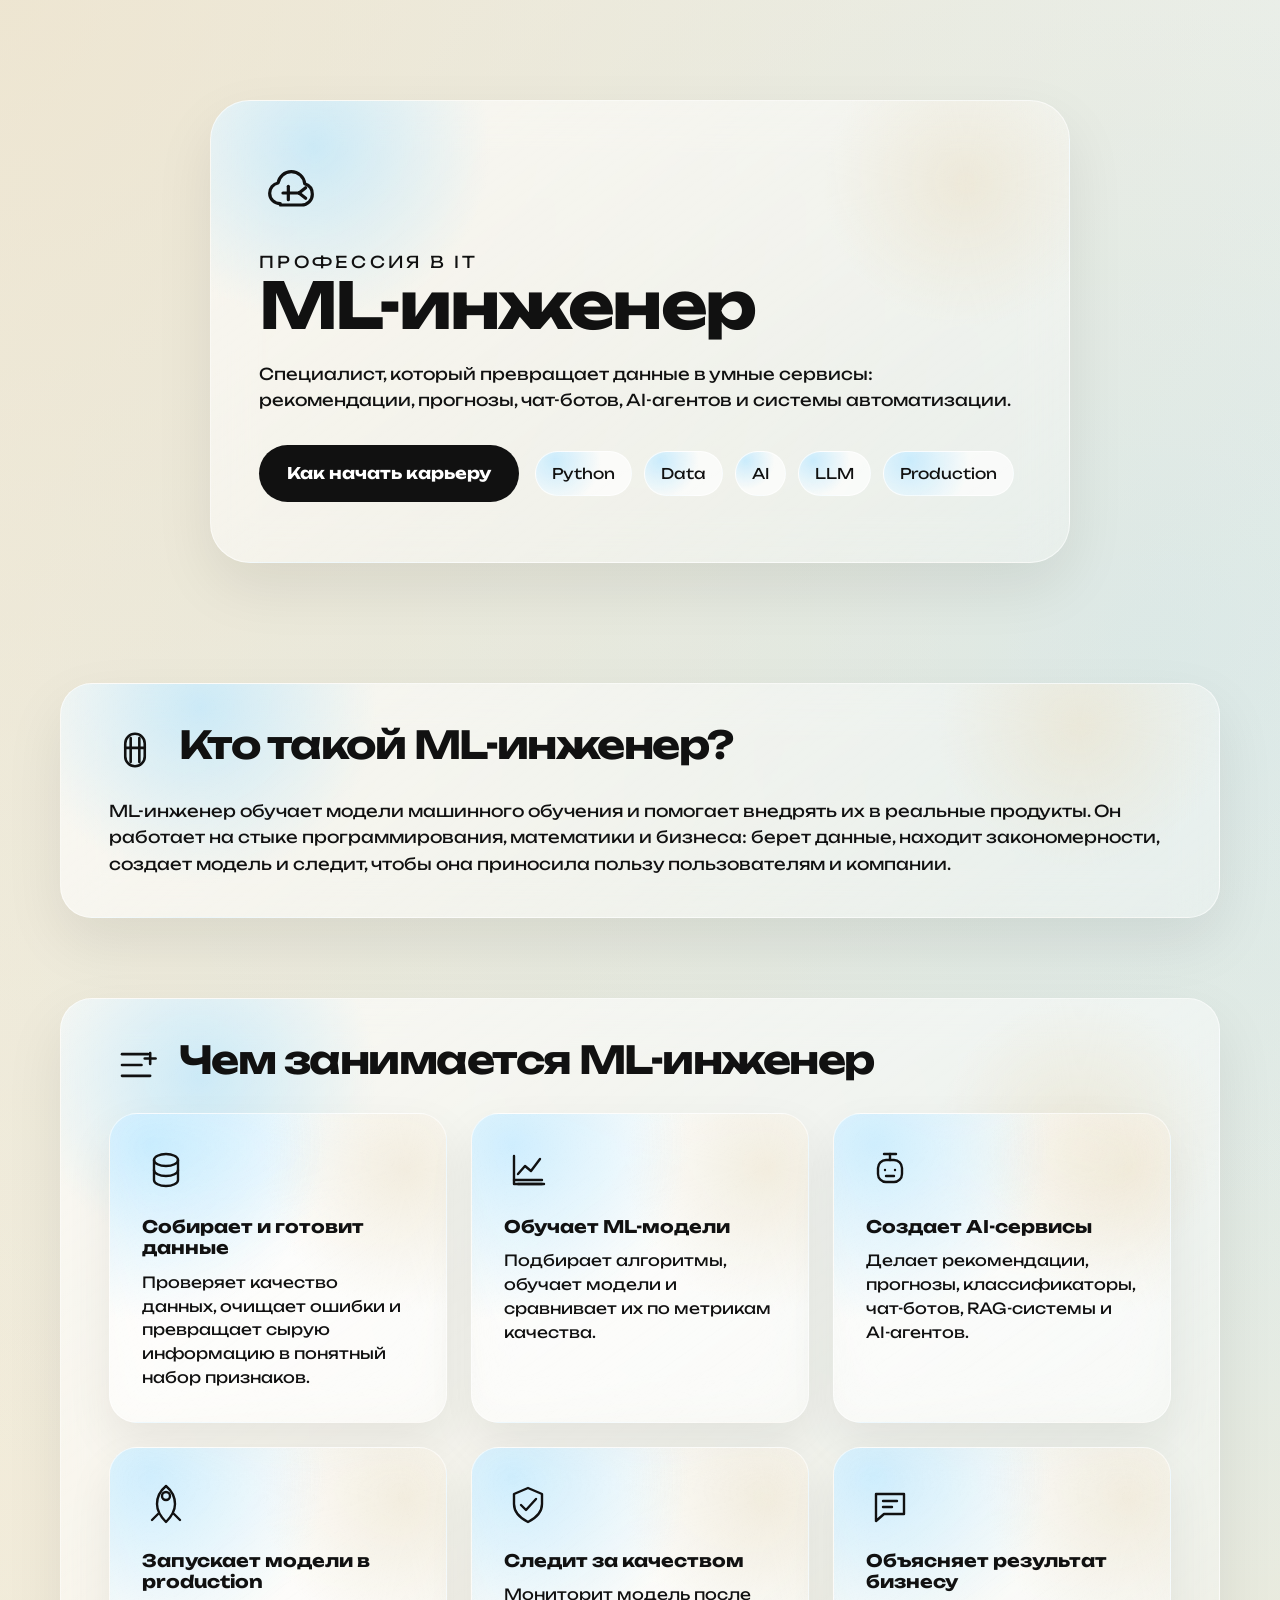
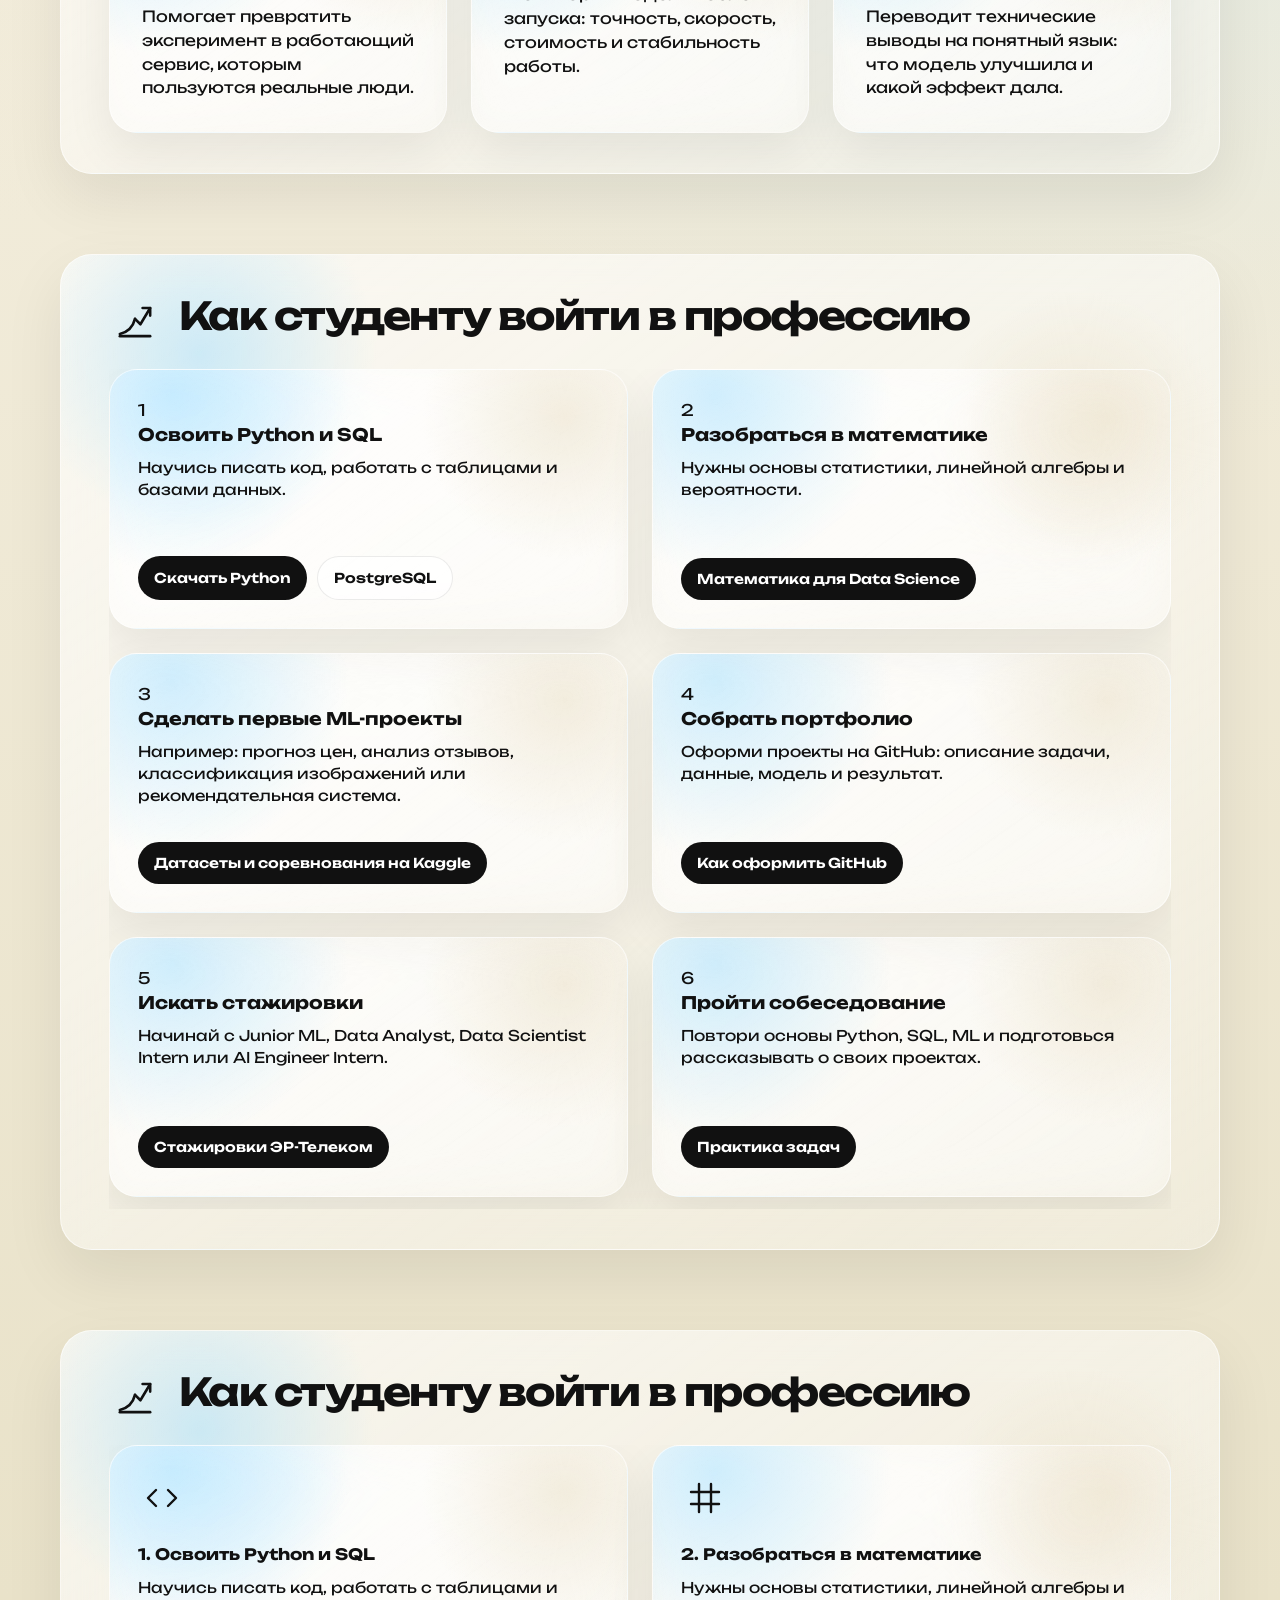
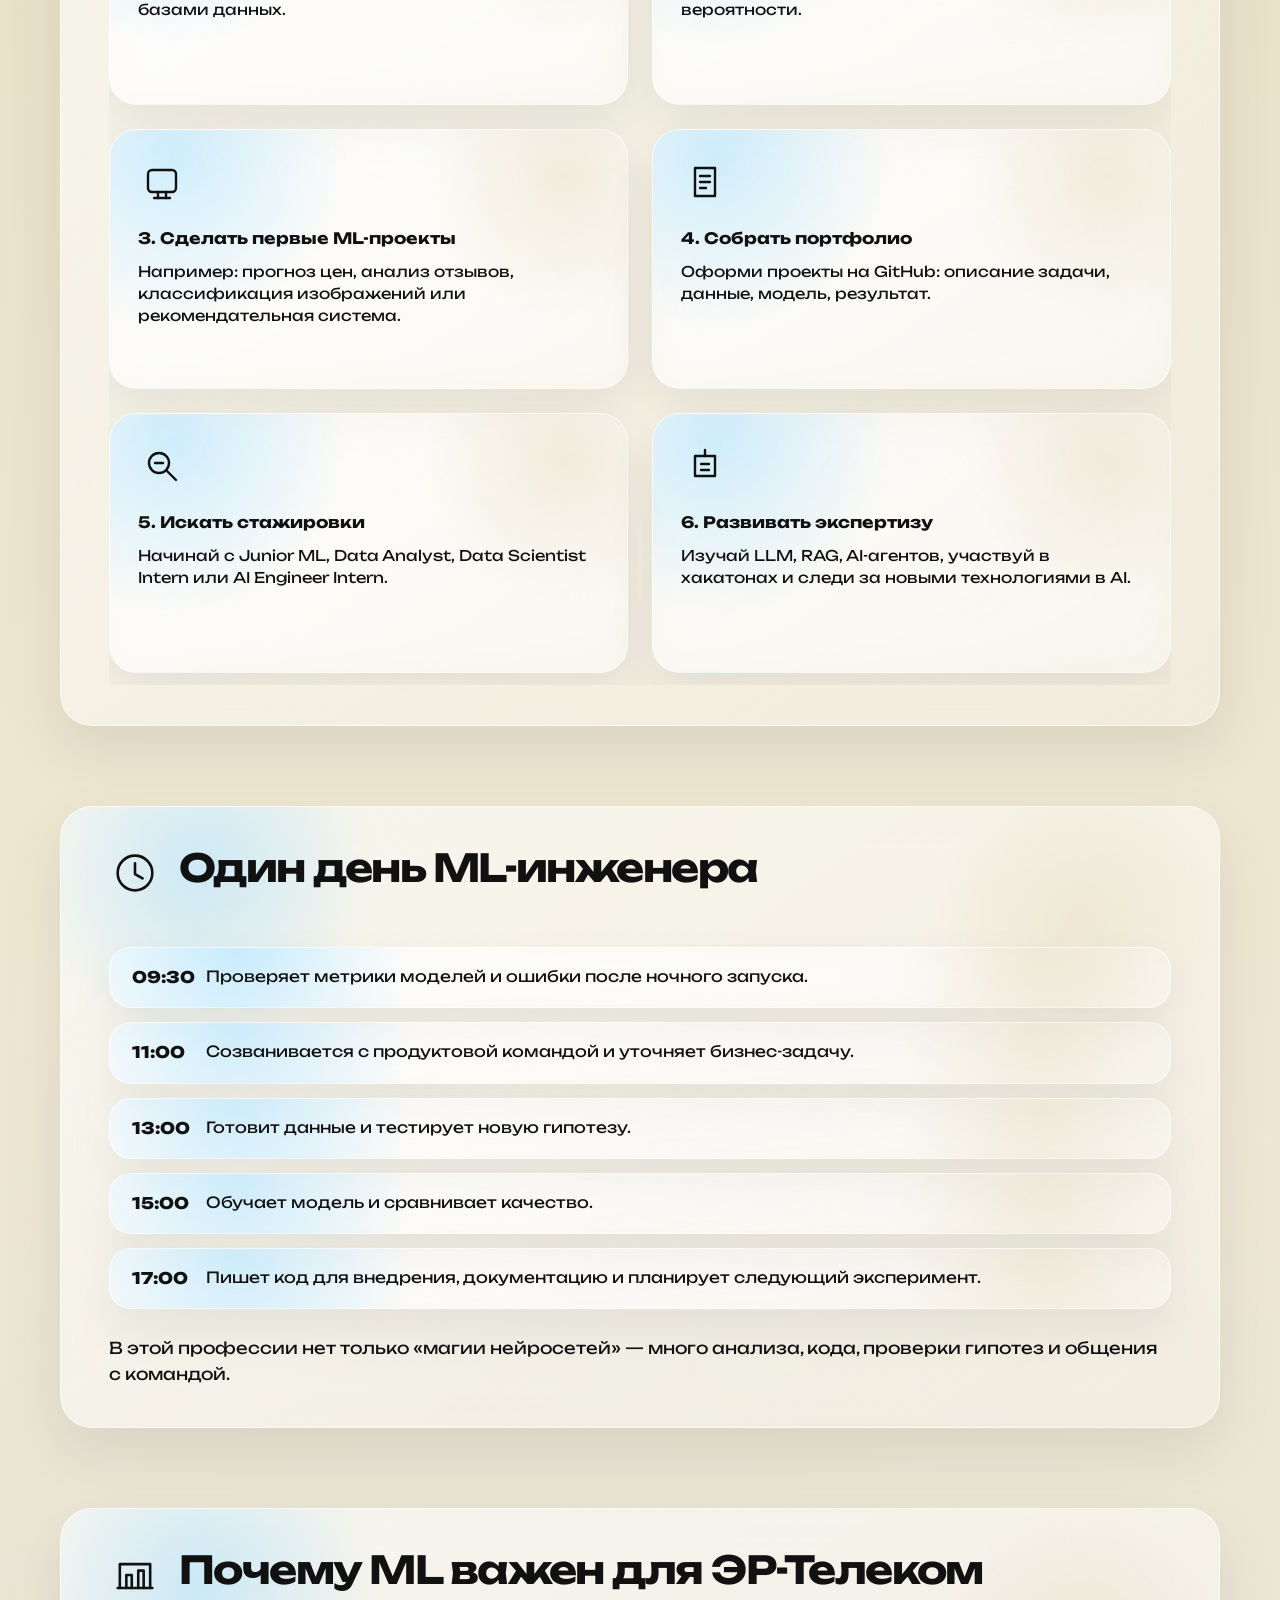
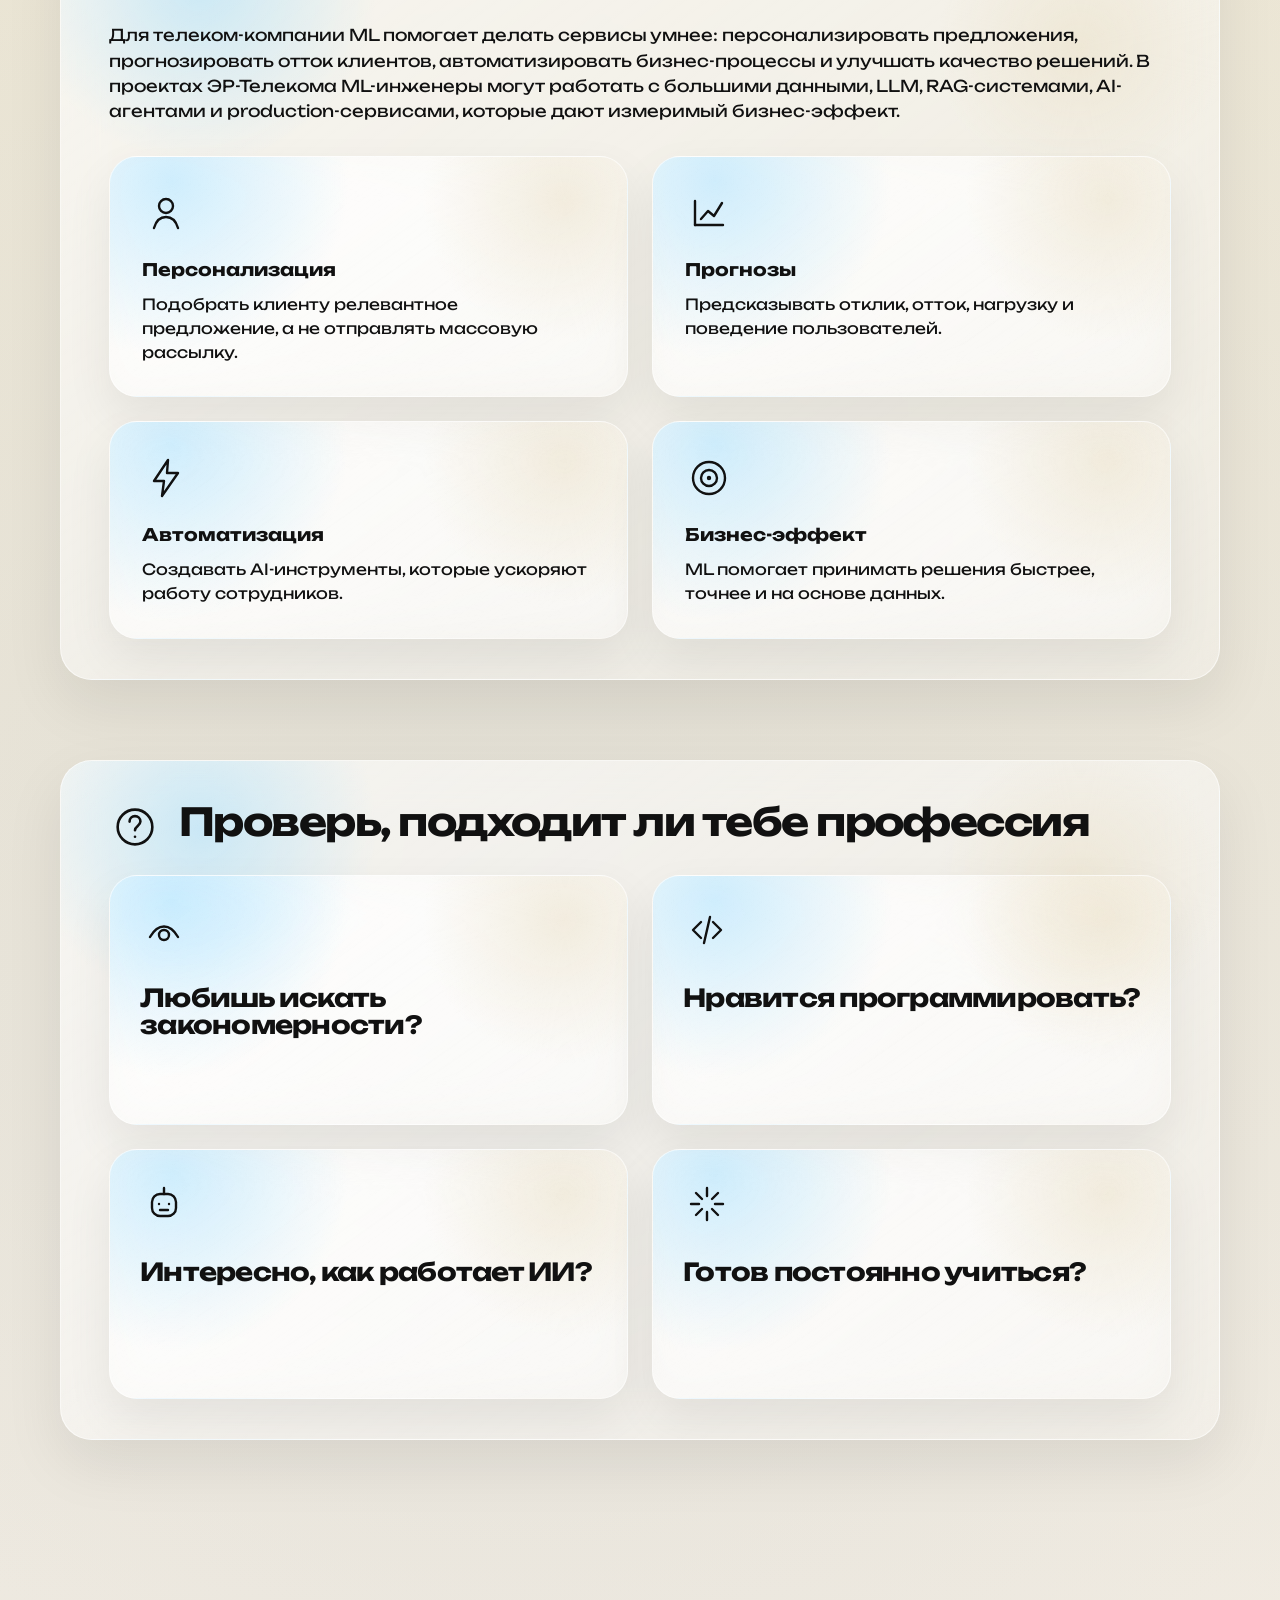
==== index.html @ 380a179a "Add files via upload" ====
<!DOCTYPE html>
<html lang="ru">
<head>
  <meta charset="UTF-8">
  <meta name="viewport" content="width=device-width, initial-scale=1.0">
  <title>ML-инженер — профессия будущего</title>
  <link rel="preconnect" href="https://fonts.googleapis.com">
  <link rel="preconnect" href="https://fonts.gstatic.com" crossorigin>
  <link href="https://fonts.googleapis.com/css2?family=Unbounded:wght@400;500;600;700;800&display=swap" rel="stylesheet">
  <link rel="stylesheet" href="style.css">
</head>
<body>
  <div class="page-shell">
    <div class="page-bg">
      <div class="bg-circle large"></div>
      <div class="bg-circle medium"></div>
      <div class="bg-circle small"></div>
    </div>

    <header class="hero section reveal">
      <div class="hero-content">
        <div class="hero-icon icon-box" aria-hidden="true">
          <svg viewBox="0 0 48 48">
            <path d="M16 32c-4.5 0-8-3.4-8-7.8 0-3.8 2.7-7 6.3-7.7C15.1 11.7 19.2 8 24.2 8c5.3 0 9.6 4 10.1 9.1 3.4 1.1 5.7 4.1 5.7 7.8 0 4.5-3.6 8.1-8.1 8.1H16Z"/>
            <path d="M18 24h12"/>
            <path d="M22 19v10"/>
            <path d="M30 24l5-4"/>
            <path d="M30 24l5 4"/>
          </svg>
        </div>

        <p class="eyebrow">Профессия в IT</p>
        <h1>ML-инженер</h1>
        <p class="hero-text">Специалист, который превращает данные в умные сервисы: рекомендации, прогнозы, чат-ботов, AI-агентов и системы автоматизации.</p>

        <div class="hero-actions">
          <a class="primary-button" id="careerButton" href="#career">Как начать карьеру</a>
          <div class="hero-badges">
            <span>Python</span>
            <span>Data</span>
            <span>AI</span>
            <span>LLM</span>
            <span>Production</span>
          </div>
        </div>
      </div>
    </header>

    <main>
      <section class="section reveal" id="about">
        <div class="section-inner">
          <div class="section-title">
            <div class="title-icon icon-box" aria-hidden="true">
              <svg viewBox="0 0 48 48">
                <path d="M15 18a9 9 0 0 1 18 0v12a9 9 0 0 1-18 0V18Z"/>
                <path d="M15 22h18"/>
                <path d="M20 13v22"/>
                <path d="M28 13v22"/>
              </svg>
            </div>
            <h2>Кто такой ML-инженер?</h2>
          </div>

          <p>ML-инженер обучает модели машинного обучения и помогает внедрять их в реальные продукты. Он работает на стыке программирования, математики и бизнеса: берет данные, находит закономерности, создает модель и следит, чтобы она приносила пользу пользователям и компании.</p>
        </div>
      </section>

      <section class="section reveal" id="tasks">
        <div class="section-inner">
          <div class="section-title">
            <div class="title-icon icon-box" aria-hidden="true">
              <svg viewBox="0 0 48 48">
                <path d="M12 14h24"/>
                <path d="M12 24h18"/>
                <path d="M12 34h26"/>
                <path d="M38 13v10"/>
                <path d="M33 18h10"/>
              </svg>
            </div>
            <h2>Чем занимается ML-инженер</h2>
          </div>

          <div class="grid cards-grid">
            <article class="glass-card">
              <div class="card-icon icon-box" aria-hidden="true">
                <svg viewBox="0 0 48 48">
                  <path d="M12 14c0-3.3 5.4-6 12-6s12 2.7 12 6-5.4 6-12 6-12-2.7-12-6Z"/>
                  <path d="M12 14v10c0 3.3 5.4 6 12 6s12-2.7 12-6V14"/>
                  <path d="M12 24v10c0 3.3 5.4 6 12 6s12-2.7 12-6V24"/>
                </svg>
              </div>
              <h3>Собирает и готовит данные</h3>
              <p>Проверяет качество данных, очищает ошибки и превращает сырую информацию в понятный набор признаков.</p>
            </article>

            <article class="glass-card">
              <div class="card-icon icon-box" aria-hidden="true">
                <svg viewBox="0 0 48 48">
                  <path d="M10 34h28"/>
                  <path d="M14 28l7-8 6 5 9-12"/>
                  <path d="M14 38h24"/>
                  <path d="M10 10v28h30"/>
                </svg>
              </div>
              <h3>Обучает ML-модели</h3>
              <p>Подбирает алгоритмы, обучает модели и сравнивает их по метрикам качества.</p>
            </article>

            <article class="glass-card">
              <div class="card-icon icon-box" aria-hidden="true">
                <svg viewBox="0 0 48 48">
                  <rect x="12" y="14" width="24" height="22" rx="8"/>
                  <path d="M19 24h.01"/>
                  <path d="M29 24h.01"/>
                  <path d="M20 30h8"/>
                  <path d="M24 14V8"/>
                  <path d="M18 8h12"/>
                </svg>
              </div>
              <h3>Создает AI-сервисы</h3>
              <p>Делает рекомендации, прогнозы, классификаторы, чат-ботов, RAG-системы и AI-агентов.</p>
            </article>

            <article class="glass-card">
              <div class="card-icon icon-box" aria-hidden="true">
                <svg viewBox="0 0 48 48">
                  <path d="M24 6c6 5 9 11 9 18 0 8-5 14-9 18-4-4-9-10-9-18 0-7 3-13 9-18Z"/>
                  <path d="M24 20a4 4 0 1 0 0-8 4 4 0 0 0 0 8Z"/>
                  <path d="M16 34l-6 6"/>
                  <path d="M32 34l6 6"/>
                </svg>
              </div>
              <h3>Запускает модели в production</h3>
              <p>Помогает превратить эксперимент в работающий сервис, которым пользуются реальные люди.</p>
            </article>

            <article class="glass-card">
              <div class="card-icon icon-box" aria-hidden="true">
                <svg viewBox="0 0 48 48">
                  <path d="M24 8l14 6v10c0 9-6 14-14 18-8-4-14-9-14-18V14l14-6Z"/>
                  <path d="M17 25l5 5 10-11"/>
                </svg>
              </div>
              <h3>Следит за качеством</h3>
              <p>Мониторит модель после запуска: точность, скорость, стоимость и стабильность работы.</p>
            </article>

            <article class="glass-card">
              <div class="card-icon icon-box" aria-hidden="true">
                <svg viewBox="0 0 48 48">
                  <path d="M10 14h28v20H18l-8 7V14Z"/>
                  <path d="M17 21h14"/>
                  <path d="M17 27h9"/>
                </svg>
              </div>
              <h3>Объясняет результат бизнесу</h3>
              <p>Переводит технические выводы на понятный язык: что модель улучшила и какой эффект дала.</p>
            </article>
          </div>
        </div>
      </section>

      <section class="section reveal" id="career">
  <div class="section-inner">

    <div class="section-title">
      <div class="title-icon icon-box" aria-hidden="true">
        <svg viewBox="0 0 48 48">
          <path d="M10 36c8-2 12-6 14-14"/>
          <path d="M24 22l5 5 9-15"/>
          <path d="M31 12h7v7"/>
          <path d="M10 38h28"/>
        </svg>
      </div>
      <h2>Как студенту войти в профессию</h2>
    </div>

    <div class="roadmap">

      <div class="roadmap-step">
        <span>1</span>

        <h3>Освоить Python и SQL</h3>

        <p>
          Научись писать код, работать с таблицами
          и базами данных.
        </p>

        <div class="roadmap-actions">
          <a
            class="small-button"
            href="https://www.python.org/downloads/"
            target="_blank"
            rel="noopener"
          >
            Скачать Python
          </a>

          <a
            class="small-button small-button--light"
            href="https://www.postgresql.org/download/"
            target="_blank"
            rel="noopener"
          >
            PostgreSQL
          </a>
        </div>
      </div>

      <div class="roadmap-step">
        <span>2</span>

        <h3>Разобраться в математике</h3>

        <p>
          Нужны основы статистики,
          линейной алгебры и вероятности.
        </p>

        <div class="roadmap-actions">
          <a
            class="small-button"
            href="https://stepik.org/course/181073/promo?search=9480292280"
            target="_blank"
            rel="noopener"
          >
            Математика для Data Science
          </a>
        </div>
      </div>

      <div class="roadmap-step">
        <span>3</span>

        <h3>Сделать первые ML-проекты</h3>

        <p>
          Например: прогноз цен,
          анализ отзывов,
          классификация изображений
          или рекомендательная система.
        </p>

        <div class="roadmap-actions">
          <a
            class="small-button"
            href="https://www.kaggle.com/"
            target="_blank"
            rel="noopener"
          >
            Датасеты и соревнования на Kaggle
          </a>
        </div>
      </div>

      <div class="roadmap-step">
        <span>4</span>

        <h3>Собрать портфолио</h3>

        <p>
          Оформи проекты на GitHub:
          описание задачи,
          данные, модель и результат.
        </p>

        <div class="roadmap-actions">
          <a
            class="small-button"
            href="https://docs.github.com/en/get-started/start-your-journey/hello-world"
            target="_blank"
            rel="noopener"
          >
            Как оформить GitHub
          </a>
        </div>
      </div>

      <div class="roadmap-step">
        <span>5</span>

        <h3>Искать стажировки</h3>

        <p>
          Начинай с Junior ML,
          Data Analyst,
          Data Scientist Intern
          или AI Engineer Intern.
        </p>

        <div class="roadmap-actions">
          <a
            class="small-button"
            href="https://job.ertelecom.ru/internships/internship31"
            target="_blank"
            rel="noopener"
          >
            Стажировки ЭР-Телеком
          </a>
        </div>
      </div>

      <div class="roadmap-step">
        <span>6</span>

        <h3>Пройти собеседование</h3>

        <p>
          Повтори основы Python,
          SQL, ML и подготовься
          рассказывать о своих проектах.
        </p>

        <div class="roadmap-actions">
          <a
            class="small-button"
            href="https://leetcode.com/"
            target="_blank"
            rel="noopener"
          >
            Практика задач
          </a>
        </div>
      </div>

    </div>
  </div>
</section>

      <section class="section reveal" id="career">
        <div class="section-inner">
          <div class="section-title">
            <div class="title-icon icon-box" aria-hidden="true">
              <svg viewBox="0 0 48 48">
                <path d="M10 36c8-2 12-6 14-14"/>
                <path d="M24 22l5 5 9-15"/>
                <path d="M31 12h7v7"/>
                <path d="M10 38h28"/>
              </svg>
            </div>
            <h2>Как студенту войти в профессию</h2>
          </div>

          <div class="roadmap">
            <div class="roadmap-step">
              <div class="step-icon icon-box" aria-hidden="true">
                <svg viewBox="0 0 48 48">
                  <path d="M18 16l-8 8 8 8"/>
                  <path d="M30 16l8 8-8 8"/>
                </svg>
              </div>
              <strong>1. Освоить Python и SQL</strong>
              <p>Научись писать код, работать с таблицами и базами данных.</p>
            </div>

            <div class="roadmap-step">
              <div class="step-icon icon-box" aria-hidden="true">
                <svg viewBox="0 0 48 48">
                  <path d="M10 18h28"/>
                  <path d="M10 30h28"/>
                  <path d="M18 10v28"/>
                  <path d="M30 10v28"/>
                </svg>
              </div>
              <strong>2. Разобраться в математике</strong>
              <p>Нужны основы статистики, линейной алгебры и вероятности.</p>
            </div>

            <div class="roadmap-step">
              <div class="step-icon icon-box" aria-hidden="true">
                <svg viewBox="0 0 48 48">
                  <rect x="10" y="12" width="28" height="22" rx="4"/>
                  <path d="M16 40h16"/>
                  <path d="M20 34v6"/>
                  <path d="M28 34v6"/>
                </svg>
              </div>
              <strong>3. Сделать первые ML-проекты</strong>
              <p>Например: прогноз цен, анализ отзывов, классификация изображений или рекомендательная система.</p>
            </div>

            <div class="roadmap-step">
              <div class="step-icon icon-box" aria-hidden="true">
                <svg viewBox="0 0 48 48">
                  <path d="M14 10h20v28H14V10Z"/>
                  <path d="M19 18h10"/>
                  <path d="M19 24h10"/>
                  <path d="M19 30h6"/>
                </svg>
              </div>
              <strong>4. Собрать портфолио</strong>
              <p>Оформи проекты на GitHub: описание задачи, данные, модель, результат.</p>
            </div>

            <div class="roadmap-step">
              <div class="step-icon icon-box" aria-hidden="true">
                <svg viewBox="0 0 48 48">
                  <path d="M21 31a10 10 0 1 0 0-20 10 10 0 0 0 0 20Z"/>
                  <path d="M29 29l9 9"/>
                  <path d="M17 21h8"/>
                </svg>
              </div>
              <strong>5. Искать стажировки</strong>
              <p>Начинай с Junior ML, Data Analyst, Data Scientist Intern или AI Engineer Intern.</p>
            </div>
            <div class="roadmap-step">
              <div class="step-icon icon-box" aria-hidden="true">
                <svg viewBox="0 0 48 48">
                  <path d="M14 14h20v20H14z"/>
                  <path d="M20 22h8"/>
                  <path d="M20 28h8"/>
                  <path d="M24 14V8"/>
                </svg>
              </div>
              <strong>6. Развивать экспертизу</strong>
              <p>Изучай LLM, RAG, AI-агентов, участвуй в хакатонах и следи за новыми технологиями в AI.</p>
            </div>
          </div>
        </div>
      </section>

      <section class="section reveal" id="day">
        <div class="section-inner schedule-block">
          <div class="section-title">
            <div class="title-icon icon-box" aria-hidden="true">
              <svg viewBox="0 0 48 48">
                <path d="M24 40a16 16 0 1 0 0-32 16 16 0 0 0 0 32Z"/>
                <path d="M24 15v10l7 4"/>
              </svg>
            </div>
            <h2>Один день ML-инженера</h2>
          </div>

          <div class="schedule">
            <div class="schedule-row">
              <span class="schedule-time">09:30</span>
              <p>Проверяет метрики моделей и ошибки после ночного запуска.</p>
            </div>
            <div class="schedule-row">
              <span class="schedule-time">11:00</span>
              <p>Созванивается с продуктовой командой и уточняет бизнес-задачу.</p>
            </div>
            <div class="schedule-row">
              <span class="schedule-time">13:00</span>
              <p>Готовит данные и тестирует новую гипотезу.</p>
            </div>
            <div class="schedule-row">
              <span class="schedule-time">15:00</span>
              <p>Обучает модель и сравнивает качество.</p>
            </div>
            <div class="schedule-row">
              <span class="schedule-time">17:00</span>
              <p>Пишет код для внедрения, документацию и планирует следующий эксперимент.</p>
            </div>
          </div>

          <p class="conclusion">В этой профессии нет только «магии нейросетей» — много анализа, кода, проверки гипотез и общения с командой.</p>
        </div>
      </section>

      <section class="section reveal" id="value">
        <div class="section-inner">
          <div class="section-title">
            <div class="title-icon icon-box" aria-hidden="true">
              <svg viewBox="0 0 48 48">
                <path d="M10 36V14h28v22"/>
                <path d="M16 36V24h5v12"/>
                <path d="M27 36V20h5v16"/>
                <path d="M8 36h32"/>
              </svg>
            </div>
            <h2>Почему ML важен для ЭР-Телеком</h2>
          </div>

          <p class="section-intro">Для телеком-компании ML помогает делать сервисы умнее: персонализировать предложения, прогнозировать отток клиентов, автоматизировать бизнес-процессы и улучшать качество решений. В проектах ЭР-Телекома ML-инженеры могут работать с большими данными, LLM, RAG-системами, AI-агентами и production-сервисами, которые дают измеримый бизнес-эффект.</p>

          <div class="grid mini-cards-grid">
            <article class="glass-card small-card">
              <div class="card-icon icon-box" aria-hidden="true">
                <svg viewBox="0 0 48 48">
                  <path d="M24 24a7 7 0 1 0 0-14 7 7 0 0 0 0 14Z"/>
                  <path d="M12 39c2-7 6.2-11 12-11s10 4 12 11"/>
                </svg>
              </div>
              <h3>Персонализация</h3>
              <p>Подобрать клиенту релевантное предложение, а не отправлять массовую рассылку.</p>
            </article>

            <article class="glass-card small-card">
              <div class="card-icon icon-box" aria-hidden="true">
                <svg viewBox="0 0 48 48">
                  <path d="M10 36h28"/>
                  <path d="M10 36V12"/>
                  <path d="M16 30l7-8 6 5 8-13"/>
                </svg>
              </div>
              <h3>Прогнозы</h3>
              <p>Предсказывать отклик, отток, нагрузку и поведение пользователей.</p>
            </article>

            <article class="glass-card small-card">
              <div class="card-icon icon-box" aria-hidden="true">
                <svg viewBox="0 0 48 48">
                  <path d="M26 6L12 27h10l-2 15 16-23H25l1-13Z"/>
                </svg>
              </div>
              <h3>Автоматизация</h3>
              <p>Создавать AI-инструменты, которые ускоряют работу сотрудников.</p>
            </article>

            <article class="glass-card small-card">
              <div class="card-icon icon-box" aria-hidden="true">
                <svg viewBox="0 0 48 48">
                  <path d="M24 40a16 16 0 1 0 0-32 16 16 0 0 0 0 32Z"/>
                  <path d="M24 32a8 8 0 1 0 0-16 8 8 0 0 0 0 16Z"/>
                  <path d="M24 25a1 1 0 1 0 0-2 1 1 0 0 0 0 2Z"/>
                </svg>
              </div>
              <h3>Бизнес-эффект</h3>
              <p>ML помогает принимать решения быстрее, точнее и на основе данных.</p>
            </article>
          </div>
        </div>
      </section>

      <section class="section reveal" id="quiz">
        <div class="section-inner">
          <div class="section-title">
            <div class="title-icon icon-box" aria-hidden="true">
              <svg viewBox="0 0 48 48">
                <path d="M24 40a16 16 0 1 0 0-32 16 16 0 0 0 0 32Z"/>
                <path d="M19 19a5 5 0 0 1 10 0c0 4-5 4-5 8"/>
                <path d="M24 33h.01"/>
              </svg>
            </div>
            <h2>Проверь, подходит ли тебе профессия</h2>
          </div>

          <div class="interactive-grid">
            <article class="interactive-card">
              <div class="card-icon icon-box" aria-hidden="true">
                <svg viewBox="0 0 48 48">
                  <path d="M10 31c8-14 20-14 28 0"/>
                  <path d="M24 34a5 5 0 1 0 0-10 5 5 0 0 0 0 10Z"/>
                </svg>
              </div>
              <h3>Любишь искать закономерности?</h3>
              <p class="hint">В ML это основа работы с данными.</p>
            </article>

            <article class="interactive-card">
              <div class="card-icon icon-box" aria-hidden="true">
                <svg viewBox="0 0 48 48">
                  <path d="M18 16l-8 8 8 8"/>
                  <path d="M30 16l8 8-8 8"/>
                  <path d="M27 11l-6 26"/>
                </svg>
              </div>
              <h3>Нравится программировать?</h3>
              <p class="hint">Python — главный инструмент ML-инженера.</p>
            </article>

            <article class="interactive-card">
              <div class="card-icon icon-box" aria-hidden="true">
                <svg viewBox="0 0 48 48">
                  <rect x="12" y="14" width="24" height="22" rx="8"/>
                  <path d="M19 24h.01"/>
                  <path d="M29 24h.01"/>
                  <path d="M20 30h8"/>
                  <path d="M24 14V8"/>
                </svg>
              </div>
              <h3>Интересно, как работает ИИ?</h3>
              <p class="hint">Ты будешь не просто пользоваться ИИ, а создавать его части.</p>
            </article>

            <article class="interactive-card">
              <div class="card-icon icon-box" aria-hidden="true">
                <svg viewBox="0 0 48 48">
                  <path d="M24 8v8"/>
                  <path d="M24 32v8"/>
                  <path d="M8 24h8"/>
                  <path d="M32 24h8"/>
                  <path d="M13 13l6 6"/>
                  <path d="M29 29l6 6"/>
                  <path d="M35 13l-6 6"/>
                  <path d="M19 29l-6 6"/>
                </svg>
              </div>
              <h3>Готов постоянно учиться?</h3>
              <p class="hint">Инструменты ML быстро меняются, поэтому рост здесь бесконечный.</p>
            </article>
          </div>
        </div>
      </section>
    </main>
  </div>

  <script src="script.js"></script>
</body>
</html>
---- style.css ----
﻿* {
  box-sizing: border-box;
}

:root {
  color-scheme: light;
  font-family: 'Unbounded', system-ui, sans-serif;
  color: #111111;
  background: #f6f1e3;
  font-size: 16px;
  line-height: 1.6;

  --black: #111111;
  --pearl: #EAE0C8;
  --slate: #708090;
  --sky: #8FD8FF;
  --sky-soft: rgba(143, 216, 255, 0.42);
  --white-glass: rgba(255, 255, 255, 0.48);
  --border-glass: rgba(255, 255, 255, 0.58);
  --shadow: 0 24px 60px rgba(17, 17, 17, 0.08);

  --card-gradient:
    radial-gradient(520px circle at 12% 10%, rgba(143, 216, 255, 0.42), transparent 34%),
    radial-gradient(420px circle at 88% 18%, rgba(234, 224, 200, 0.55), transparent 34%),
    linear-gradient(145deg, rgba(255, 255, 255, 0.66), rgba(255, 255, 255, 0.28));
}

html {
  scroll-behavior: smooth;
}

body {
  margin: 0;
  min-height: 100vh;
  background:
    radial-gradient(circle at top left, rgba(234, 224, 200, 0.75), transparent 28%),
    radial-gradient(circle at 90% 10%, rgba(143, 216, 255, 0.30), transparent 24%),
    radial-gradient(circle at 40% 90%, rgba(112, 128, 144, 0.14), transparent 28%),
    linear-gradient(180deg, #fbf7ee 0%, #e9e2c9 50%, #f7f1e6 100%);
}

body,
button,
input,
textarea {
  font: inherit;
}

.page-shell {
  position: relative;
  overflow: hidden;
  padding: 40px 24px 100px;
}

.page-bg {
  position: fixed;
  inset: 0;
  pointer-events: none;
  z-index: -2;
}

.bg-circle {
  position: absolute;
  border-radius: 50%;
  filter: blur(70px);
  opacity: 0.65;
}

.bg-circle.large {
  width: 440px;
  height: 440px;
  background: rgba(234, 224, 200, 0.7);
  top: -120px;
  left: -100px;
}

.bg-circle.medium {
  width: 340px;
  height: 340px;
  background: rgba(143, 216, 255, 0.45);
  top: 18%;
  right: -120px;
}

.bg-circle.small {
  width: 280px;
  height: 280px;
  background: rgba(112, 128, 144, 0.16);
  bottom: 120px;
  left: 10%;
}

.section {
  max-width: 1200px;
  margin: 0 auto 40px;
  padding: 20px;
}

.section-inner,
.hero-content {
  background: var(--card-gradient);
  border: 1px solid var(--border-glass);
  backdrop-filter: blur(22px);
  -webkit-backdrop-filter: blur(22px);
  box-shadow: var(--shadow);
  overflow: hidden;
}

.section-inner {
  border-radius: 32px;
  padding: 40px 48px;
}

.hero {
  padding: 60px 0;
}

.hero-content {
  max-width: 860px;
  margin: 0 auto;
  padding: 60px 48px;
  border-radius: 40px;
}

.icon-box {
  display: inline-flex;
  align-items: center;
  justify-content: center;
  flex: 0 0 auto;
  color: var(--black);
}

.icon-box svg {
  width: 100%;
  height: 100%;
  display: block;
  fill: none;
  stroke: currentColor;
  stroke-width: 2.4;
  stroke-linecap: round;
  stroke-linejoin: round;
}

.hero-icon {
  width: 64px;
  height: 64px;
  margin-bottom: 24px;
}

.title-icon {
  width: 52px;
  height: 52px;
}

.card-icon,
.step-icon {
  width: 48px;
  height: 48px;
  margin-bottom: 22px;
}

.section-title {
  display: flex;
  align-items: flex-start;
  gap: 18px;
  margin-bottom: 22px;
}

.eyebrow {
  margin: 0 0 18px;
  font-size: 0.95rem;
  letter-spacing: 0.2em;
  text-transform: uppercase;
  color: var(--slate);
}

h1,
h2,
h3,
p {
  overflow-wrap: break-word;
  word-break: normal;
}

h1 {
  margin: 0 0 24px;
  font-size: clamp(3rem, 5vw, 5rem);
  line-height: 0.96;
  letter-spacing: -0.04em;
}

h2 {
  margin: 0;
  font-size: clamp(2rem, 3vw, 3rem);
  line-height: 1.08;
  letter-spacing: -0.04em;
}

h3 {
  margin: 0 0 12px;
  font-size: 1.08rem;
  line-height: 1.25;
}

.hero-text,
.section p,
.section-intro {
  margin: 0;
  color: var(--black);
  font-size: 1.02rem;
}

.hero-actions {
  margin-top: 32px;
  display: flex;
  flex-wrap: wrap;
  gap: 16px;
  align-items: center;
}

.primary-button {
  display: inline-flex;
  align-items: center;
  justify-content: center;
  padding: 16px 28px;
  border-radius: 999px;
  background: var(--black);
  color: #ffffff;
  text-decoration: none;
  font-weight: 700;
  transition: transform 0.28s ease, background 0.28s ease;
}

.primary-button:hover {
  transform: translateY(-2px);
  background: #3b4750;
}

.hero-badges {
  display: flex;
  flex-wrap: wrap;
  gap: 12px;
}

.hero-badges span {
  padding: 10px 16px;
  border-radius: 999px;
  background:
    radial-gradient(circle at 20% 20%, rgba(143, 216, 255, 0.45), transparent 55%),
    rgba(255, 255, 255, 0.68);
  color: var(--black);
  font-size: 0.92rem;
  border: 1px solid rgba(255, 255, 255, 0.75);
}

.grid {
  display: grid;
}

.cards-grid,
.mini-cards-grid,
.interactive-grid {
  gap: 24px;
}

.cards-grid {
  grid-template-columns: repeat(3, minmax(0, 1fr));
}

.mini-cards-grid {
  grid-template-columns: repeat(4, minmax(0, 1fr));
  margin-top: 32px;
}

.glass-card,
.roadmap-step,
.interactive-card,
.schedule-row {
  background: var(--card-gradient);
  border: 1px solid var(--border-glass);
  backdrop-filter: blur(20px);
  -webkit-backdrop-filter: blur(20px);
  box-shadow: 0 20px 48px rgba(17, 17, 17, 0.07);
  overflow: hidden;
}

.glass-card {
  min-width: 0;
  min-height: 230px;
  padding: 32px;
  border-radius: 28px;
  display: flex;
  flex-direction: column;
  align-items: flex-start;
  transition: transform 0.3s ease, box-shadow 0.3s ease;
}

.glass-card:hover {
  transform: translateY(-6px);
  box-shadow: 0 30px 70px rgba(17, 17, 17, 0.12);
}

.glass-card p {
  width: 100%;
  max-width: 100%;
  line-height: 1.55;
  font-size: 0.96rem;
}

.two-cards {
  display: grid;
  grid-template-columns: repeat(2, minmax(0, 1fr));
  gap: 24px;
  background: transparent;
  border: 0;
  box-shadow: none;
  backdrop-filter: none;
  -webkit-backdrop-filter: none;
  padding: 0;
  overflow: visible;
}

.large-card {
  min-height: 100%;
}

.large-card ul {
  margin: 0;
  padding-left: 1.2rem;
}

.large-card li {
  margin-bottom: 12px;
  line-height: 1.45;
  overflow-wrap: break-word;
}

.roadmap {
  display: grid;
  gap: 24px;
  grid-template-columns: repeat(6, minmax(220px, 1fr));
  overflow-x: auto;
  padding-bottom: 12px;
}

.roadmap-step {
  min-width: 220px;
  min-height: 260px;
  border-radius: 28px;
  padding: 28px;
}

.roadmap-step strong {
  display: block;
  margin-bottom: 12px;
  font-size: 0.98rem;
  line-height: 1.3;
}

.roadmap-step p {
  font-size: 0.92rem;
  line-height: 1.5;
}

.schedule-block {
  display: grid;
  gap: 26px;
}

.schedule {
  display: grid;
  gap: 14px;
}

.schedule-row {
  display: grid;
  grid-template-columns: 64px minmax(0, 1fr);
  column-gap: 10px;
  align-items: start;
  padding: 18px 22px;
  border-radius: 22px;
}

.schedule-time {
  font-weight: 800;
  color: var(--black);
  line-height: 1.45;
  white-space: nowrap;
}

.schedule-row p {
  min-width: 0;
  margin: 0;
  line-height: 1.45;
  font-size: 0.96rem;
}

.conclusion {
  margin: 0;
  color: var(--black);
  font-size: 1.02rem;
}

.section-intro {
  margin-bottom: 24px;
  max-width: 100%;
  line-height: 1.55;
}

.small-card {
  min-height: 210px;
}

.interactive-grid {
  display: grid;
  grid-template-columns: repeat(4, minmax(280px, 1fr));
  gap: 24px;
}

.interactive-card {
  position: relative;
  min-width: 0;
  min-height: 250px;
  padding: 30px;
  border-radius: 28px;
  color: var(--black);
  transition:
    background 0.3s ease,
    color 0.3s ease,
    transform 0.3s ease,
    box-shadow 0.3s ease;
}

.interactive-card h3 {
  margin: 0;

  font-size: clamp(1.55rem, 1.6vw, 2rem);
  font-weight: 700;
  line-height: 1.1;
  letter-spacing: -0.03em;

  max-width: 100%;

  overflow-wrap: break-word;
  word-break: normal;
  hyphens: auto;
  text-wrap: balance;
}

.interactive-card:hover,
.interactive-card.active {
  background:
    radial-gradient(400px circle at 15% 10%, rgba(143, 216, 255, 0.35), transparent 36%),
    linear-gradient(145deg, #708090, #566677);
  color: #ffffff;
  transform: translateY(-5px);
  box-shadow: 0 28px 72px rgba(17, 17, 17, 0.16);
}

.interactive-card .hint {
  margin: 0;
  opacity: 0;
  transform: translateY(6px);
  transition: opacity 0.3s ease, transform 0.3s ease;
}

.interactive-card:hover .hint,
.interactive-card.active .hint {
  opacity: 1;
  transform: translateY(0);
}

.interactive-card:hover .icon-box,
.interactive-card.active .icon-box {
  color: #ffffff;
}

.reveal {
  opacity: 0;
  transform: translateY(24px);
  transition: opacity 0.7s ease, transform 0.7s ease;
}

.reveal.visible {
  opacity: 1;
  transform: translateY(0);
}

@media (max-width: 960px) {
  .interactive-grid {
    grid-template-columns: repeat(2, minmax(280px, 1fr));
  }
}

  .mini-cards-grid {
    grid-template-columns: repeat(2, minmax(0, 1fr));
  }

  .two-cards {
    grid-template-columns: 1fr;
  }

  .interactive-grid {
    grid-template-columns: repeat(2, minmax(0, 1fr));
  }

  .roadmap {
    grid-template-columns: repeat(2, minmax(220px, 1fr));
  }
}

@media (max-width: 680px) {
  .page-shell {
    padding: 24px 16px 60px;
  }

  .section {
    padding: 12px 0;
    margin-bottom: 28px;
  }

  .hero {
    padding: 32px 0;
  }

  .hero-content {
    padding: 40px 24px;
    border-radius: 32px;
  }

  .section-inner {
    padding: 28px;
    border-radius: 28px;
  }

  .section-title {
    flex-direction: column;
    gap: 14px;
  }

  .hero-actions {
    flex-direction: column;
    align-items: stretch;
  }

  .hero-badges {
    justify-content: flex-start;
  }

  .cards-grid,
  .mini-cards-grid,
  .interactive-grid,
  .roadmap {
    grid-template-columns: 1fr;
  }

  .glass-card,
  .interactive-card,
  .roadmap-step {
    min-height: auto;
    padding: 26px;
  }

  .schedule-row {
    grid-template-columns: 58px minmax(0, 1fr);
    column-gap: 8px;
    padding: 16px 18px;
  }

  h1 {
    font-size: clamp(2.5rem, 10vw, 3.8rem);
  }

  h2 {
    font-size: clamp(1.9rem, 7vw, 2.7rem);
  }
}

#quiz .interactive-card {
  display: flex;
  flex-direction: column;
}

#quiz .interactive-card h3 {
  margin-top: 8px;
}

html {
  -webkit-hyphens: auto;
  hyphens: auto;
}

.skill-tags {
  display: flex;
  flex-wrap: wrap;
  gap: 10px;
  margin-top: auto;
  padding-top: 24px;
}

.skill-tags span {
  padding: 10px 14px;
  border-radius: 999px;

  background:
    radial-gradient(circle at 20% 20%, rgba(143, 216, 255, 0.35), transparent 55%),
    rgba(255, 255, 255, 0.72);

  border: 1px solid rgba(255, 255, 255, 0.8);

  font-size: 0.82rem;
  font-weight: 600;
  line-height: 1.2;
}

.roadmap-step {
  display: flex;
  flex-direction: column;
}

.roadmap-actions {
  margin-top: auto;
  padding-top: 20px;

  display: flex;
  flex-wrap: wrap;
  gap: 10px;
}

.small-button {
  display: inline-flex;
  align-items: center;
  justify-content: center;

  padding: 10px 16px;

  border-radius: 999px;

  background: var(--black);
  color: #fff;

  text-decoration: none;
  font-size: 0.85rem;
  font-weight: 600;

  transition: all 0.25s ease;
}

.small-button:hover {
  transform: translateY(-2px);
  background: #3b4750;
}

.small-button--light {
  background: rgba(255, 255, 255, 0.7);
  color: var(--black);
  border: 1px solid rgba(0, 0, 0, 0.08);
}

.small-button--light:hover {
  background: #fff;
}
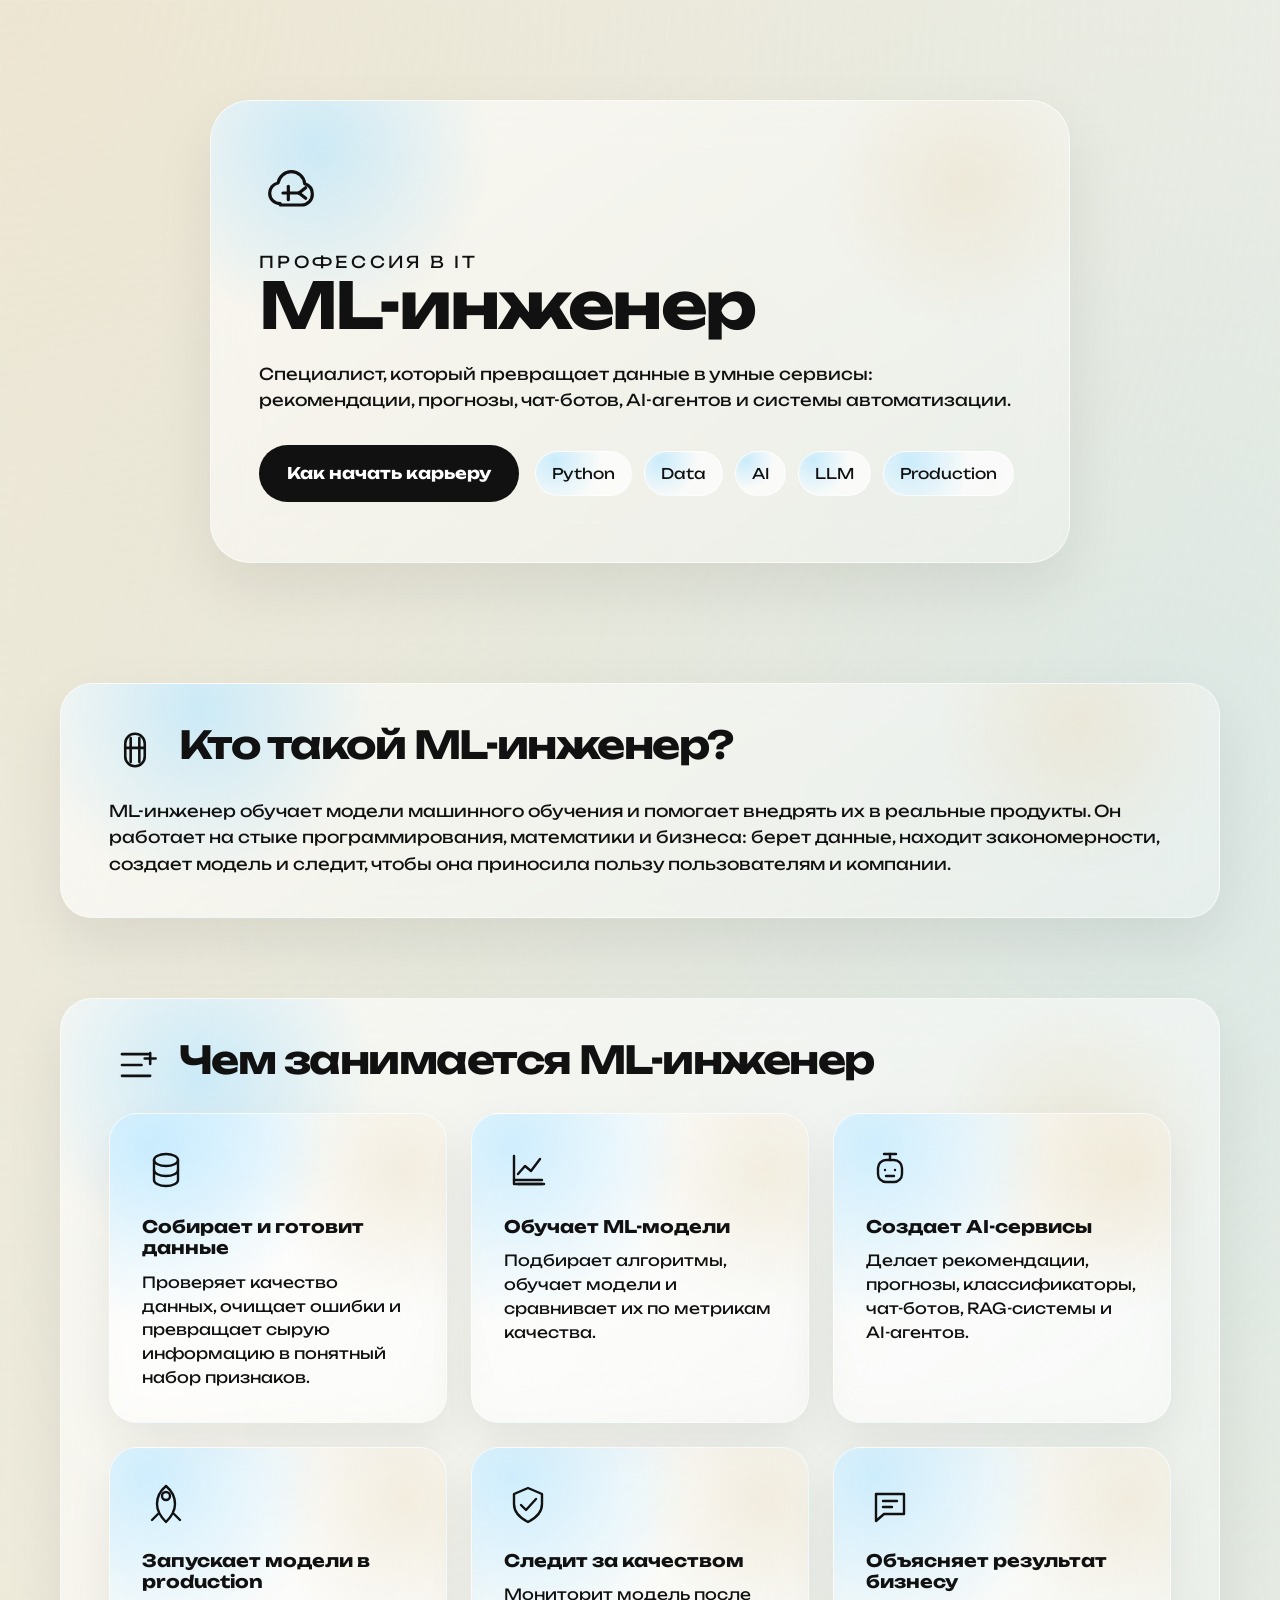
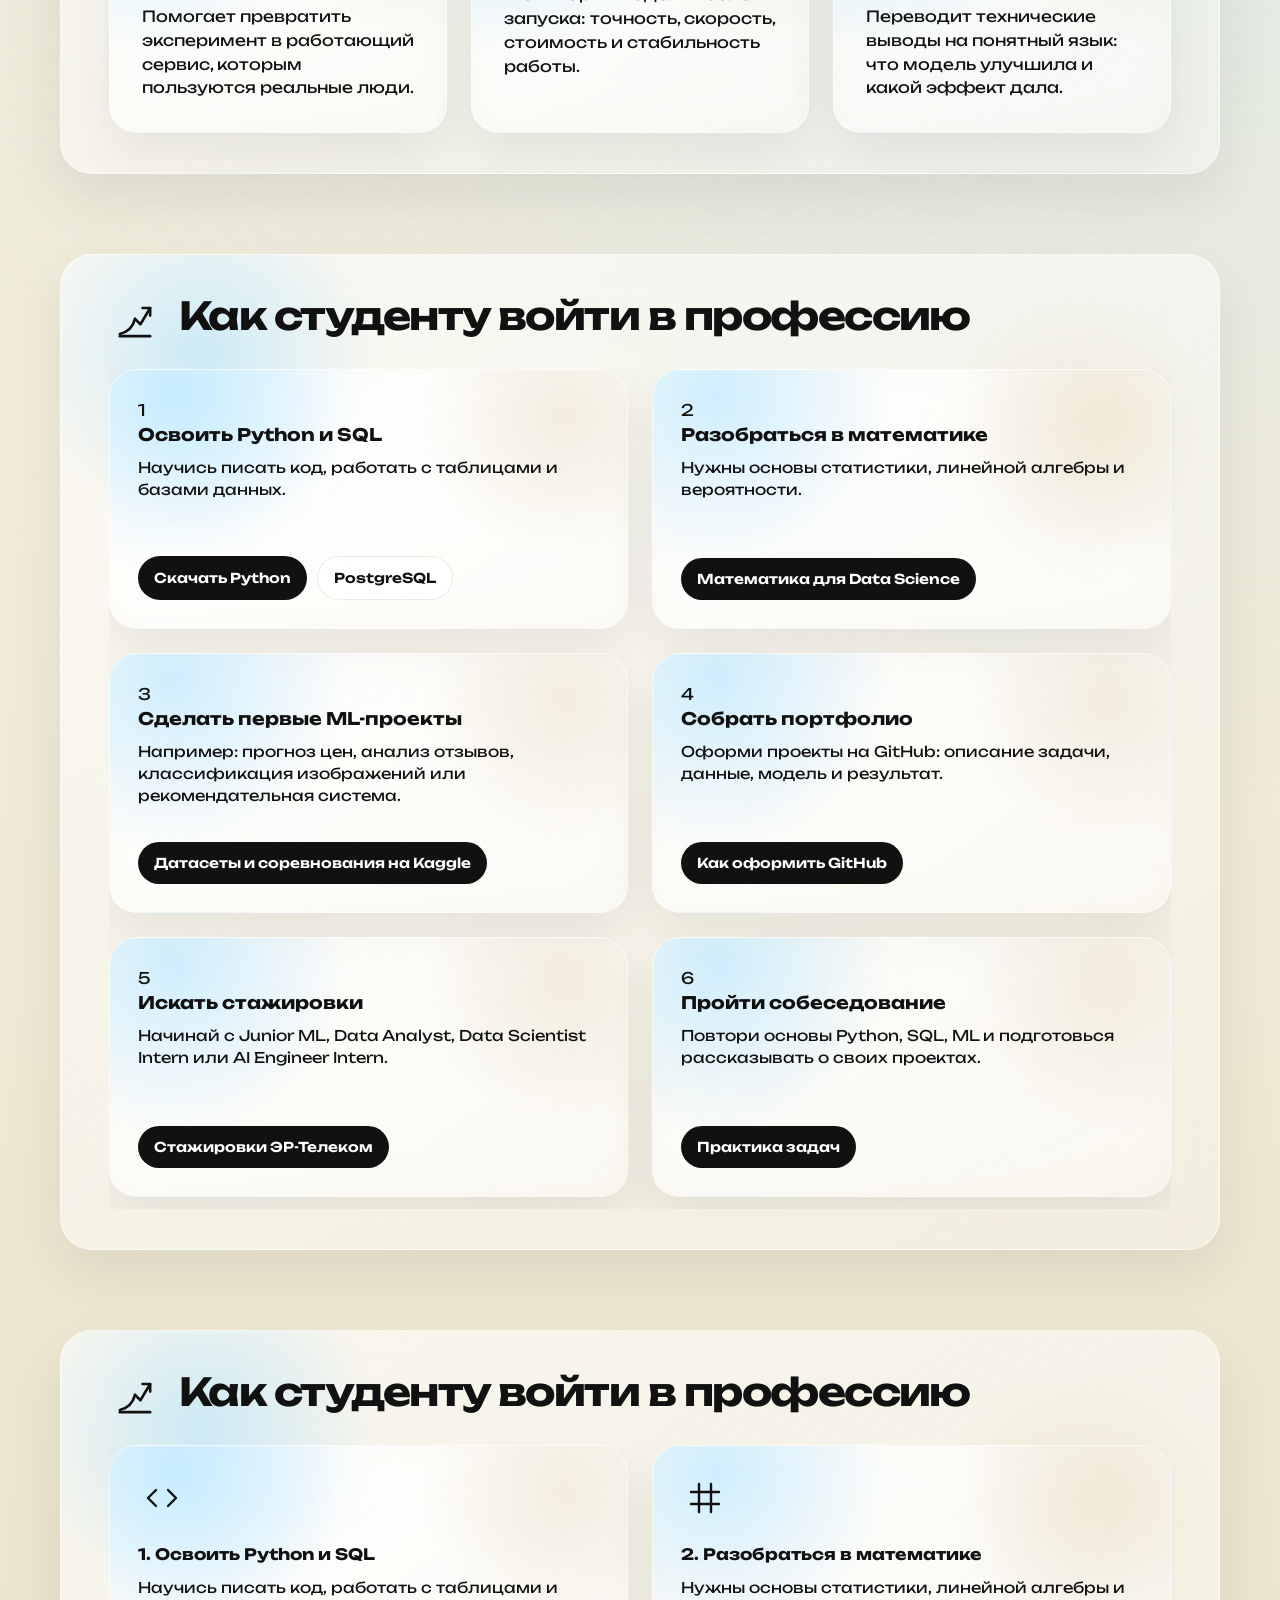
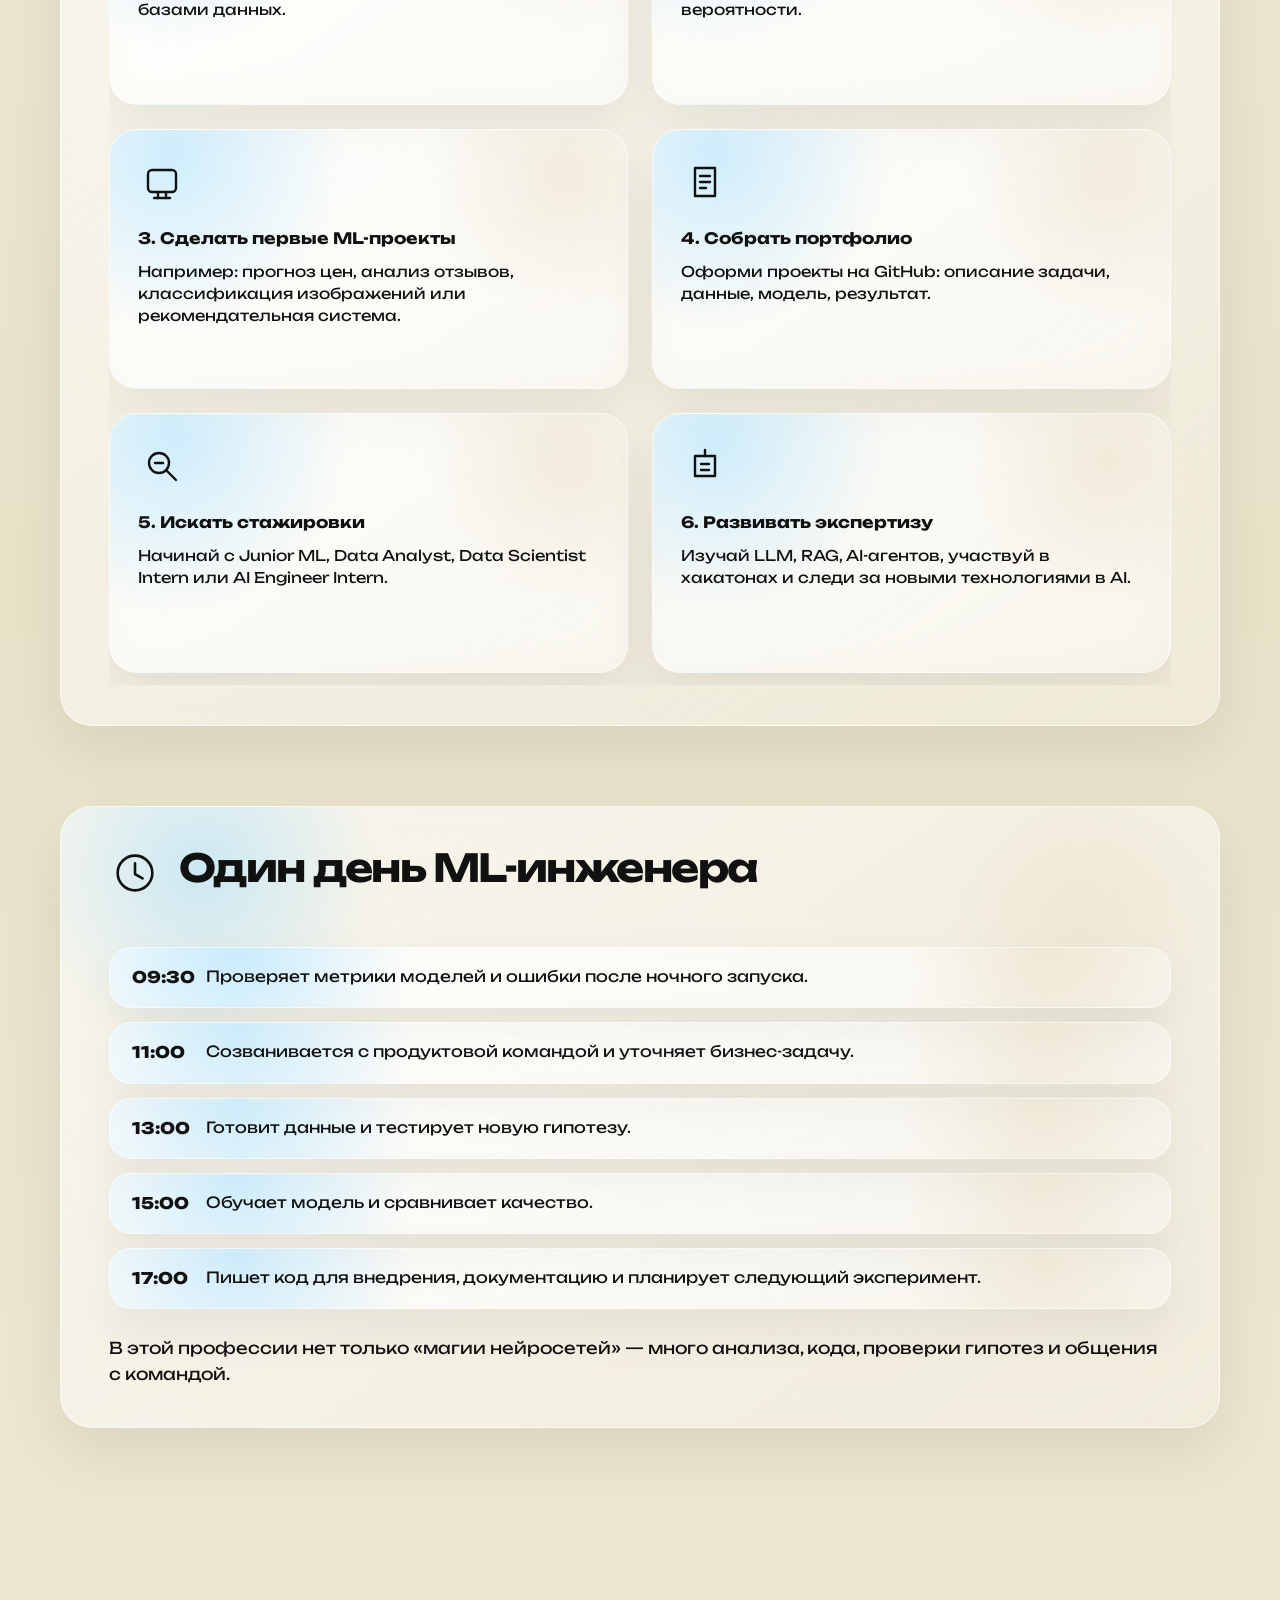
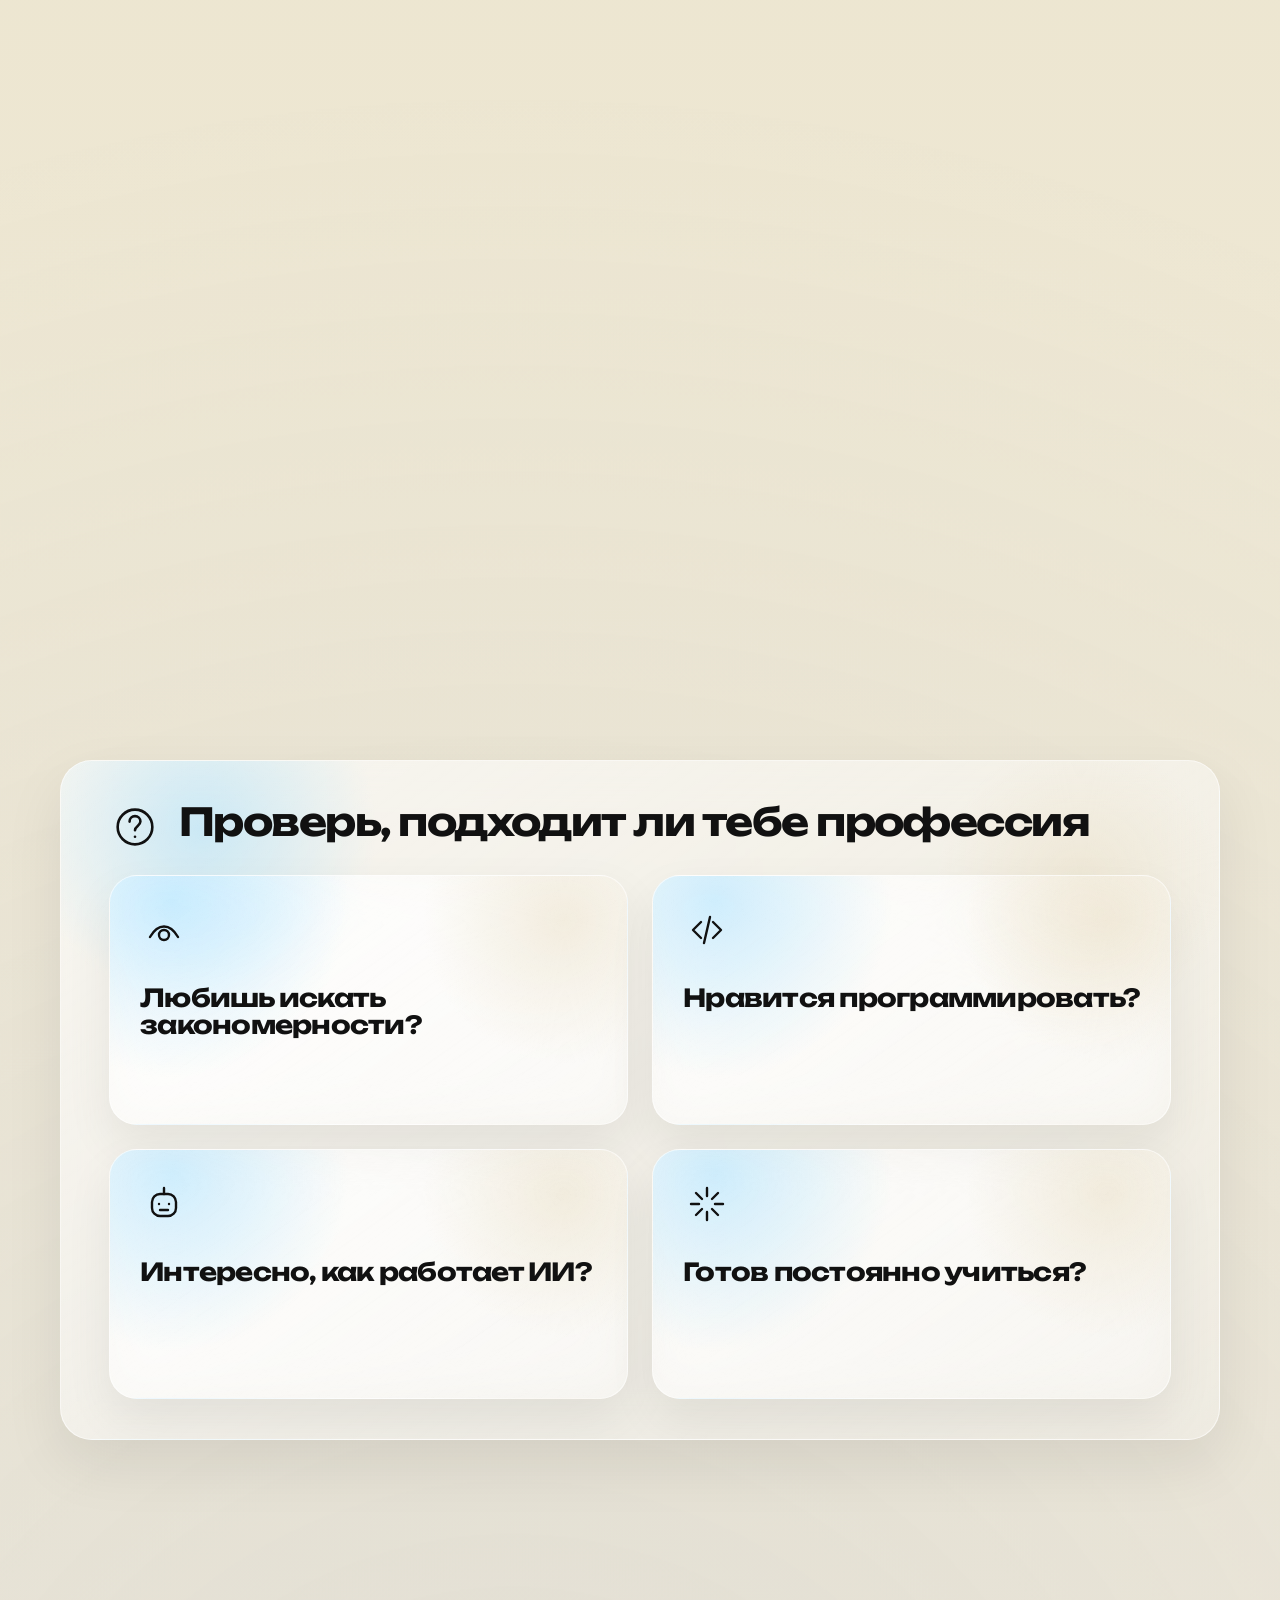
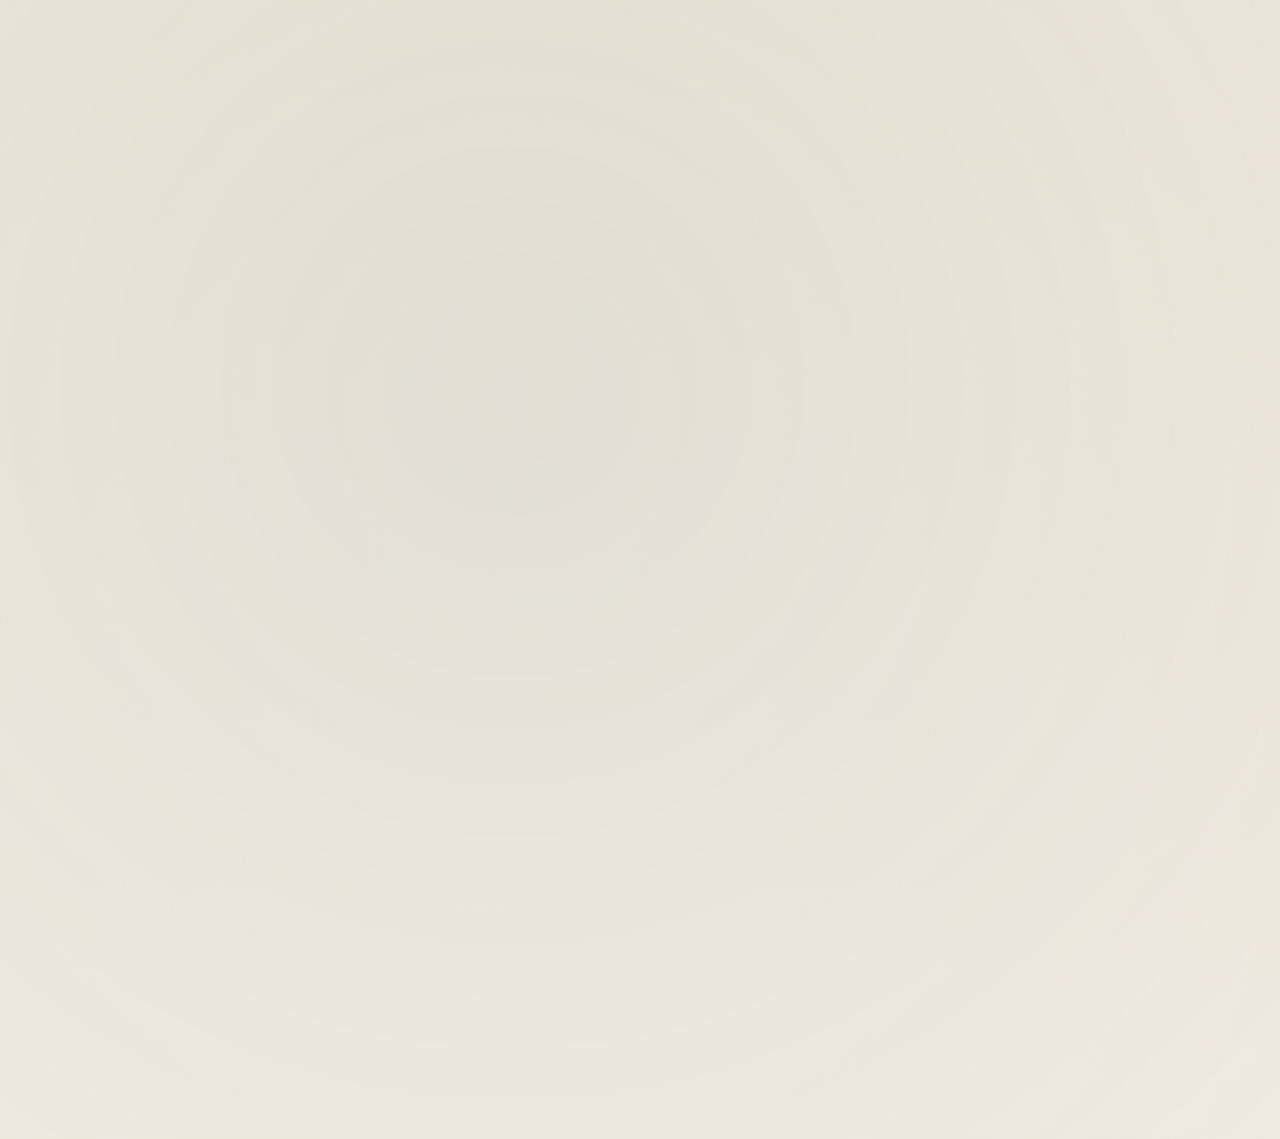
==== commit 835aa0a2: "Add files via upload" ====
--- a/index.html
+++ b/index.html
@@ -594,6 +594,65 @@
           </div>
         </div>
       </section>
+      <section class="section reveal" id="career-test">
+  <div class="section-inner">
+
+    <div class="section-title">
+      <div class="title-icon icon-box" aria-hidden="true">
+        <svg viewBox="0 0 48 48">
+          <path d="M24 40a16 16 0 1 0 0-32 16 16 0 0 0 0 32Z"/>
+          <path d="M19 19a5 5 0 0 1 10 0c0 4-5 4-5 8"/>
+          <path d="M24 33h.01"/>
+        </svg>
+      </div>
+      <h2>Подходит ли тебе профессия ML-инженера?</h2>
+    </div>
+
+    <p class="section-intro">
+      Ответь на вопросы и узнай, насколько тебе может подойти эта профессия.
+    </p>
+
+    <div class="test-container">
+
+      <div class="test-question">
+        <h3>Тебе нравится решать логические задачи?</h3>
+        <button class="test-answer" data-score="1">Да</button>
+        <button class="test-answer" data-score="0">Нет</button>
+      </div>
+
+      <div class="test-question">
+        <h3>Интересно разбираться, как работают нейросети и ИИ?</h3>
+        <button class="test-answer" data-score="1">Да</button>
+        <button class="test-answer" data-score="0">Нет</button>
+      </div>
+
+      <div class="test-question">
+        <h3>Готов изучать математику и статистику?</h3>
+        <button class="test-answer" data-score="1">Да</button>
+        <button class="test-answer" data-score="0">Нет</button>
+      </div>
+
+      <div class="test-question">
+        <h3>Тебе нравится программирование?</h3>
+        <button class="test-answer" data-score="1">Да</button>
+        <button class="test-answer" data-score="0">Нет</button>
+      </div>
+
+      <div class="test-question">
+        <h3>Готов постоянно изучать новые технологии?</h3>
+        <button class="test-answer" data-score="1">Да</button>
+        <button class="test-answer" data-score="0">Нет</button>
+      </div>
+
+      <button id="showResult" class="primary-button">
+        Узнать результат
+      </button>
+
+      <div id="testResult" class="test-result"></div>
+
+    </div>
+  </div>
+</section>
     </main>
   </div>
 
--- a/style.css
+++ b/style.css
@@ -659,4 +659,59 @@
 
 .small-button--light:hover {
   background: #fff;
+}
+
+.test-container {
+  display: flex;
+  flex-direction: column;
+  gap: 24px;
+}
+
+.test-question {
+  padding: 24px;
+  border-radius: 24px;
+  background: var(--card-gradient);
+  border: 1px solid var(--border-glass);
+}
+
+.test-question h3 {
+  margin-bottom: 16px;
+}
+
+.test-answer {
+  margin-right: 12px;
+  padding: 10px 18px;
+
+  border: none;
+  border-radius: 999px;
+
+  cursor: pointer;
+
+  background: rgba(255,255,255,.7);
+
+  transition: .25s;
+}
+
+.test-answer:hover {
+  transform: translateY(-2px);
+}
+
+.test-answer.selected {
+  background: var(--black);
+  color: white;
+}
+
+.test-result {
+  margin-top: 10px;
+
+  padding: 24px;
+
+  border-radius: 24px;
+
+  background: var(--card-gradient);
+
+  font-size: 1.1rem;
+  font-weight: 600;
+
+  display: none;
 }
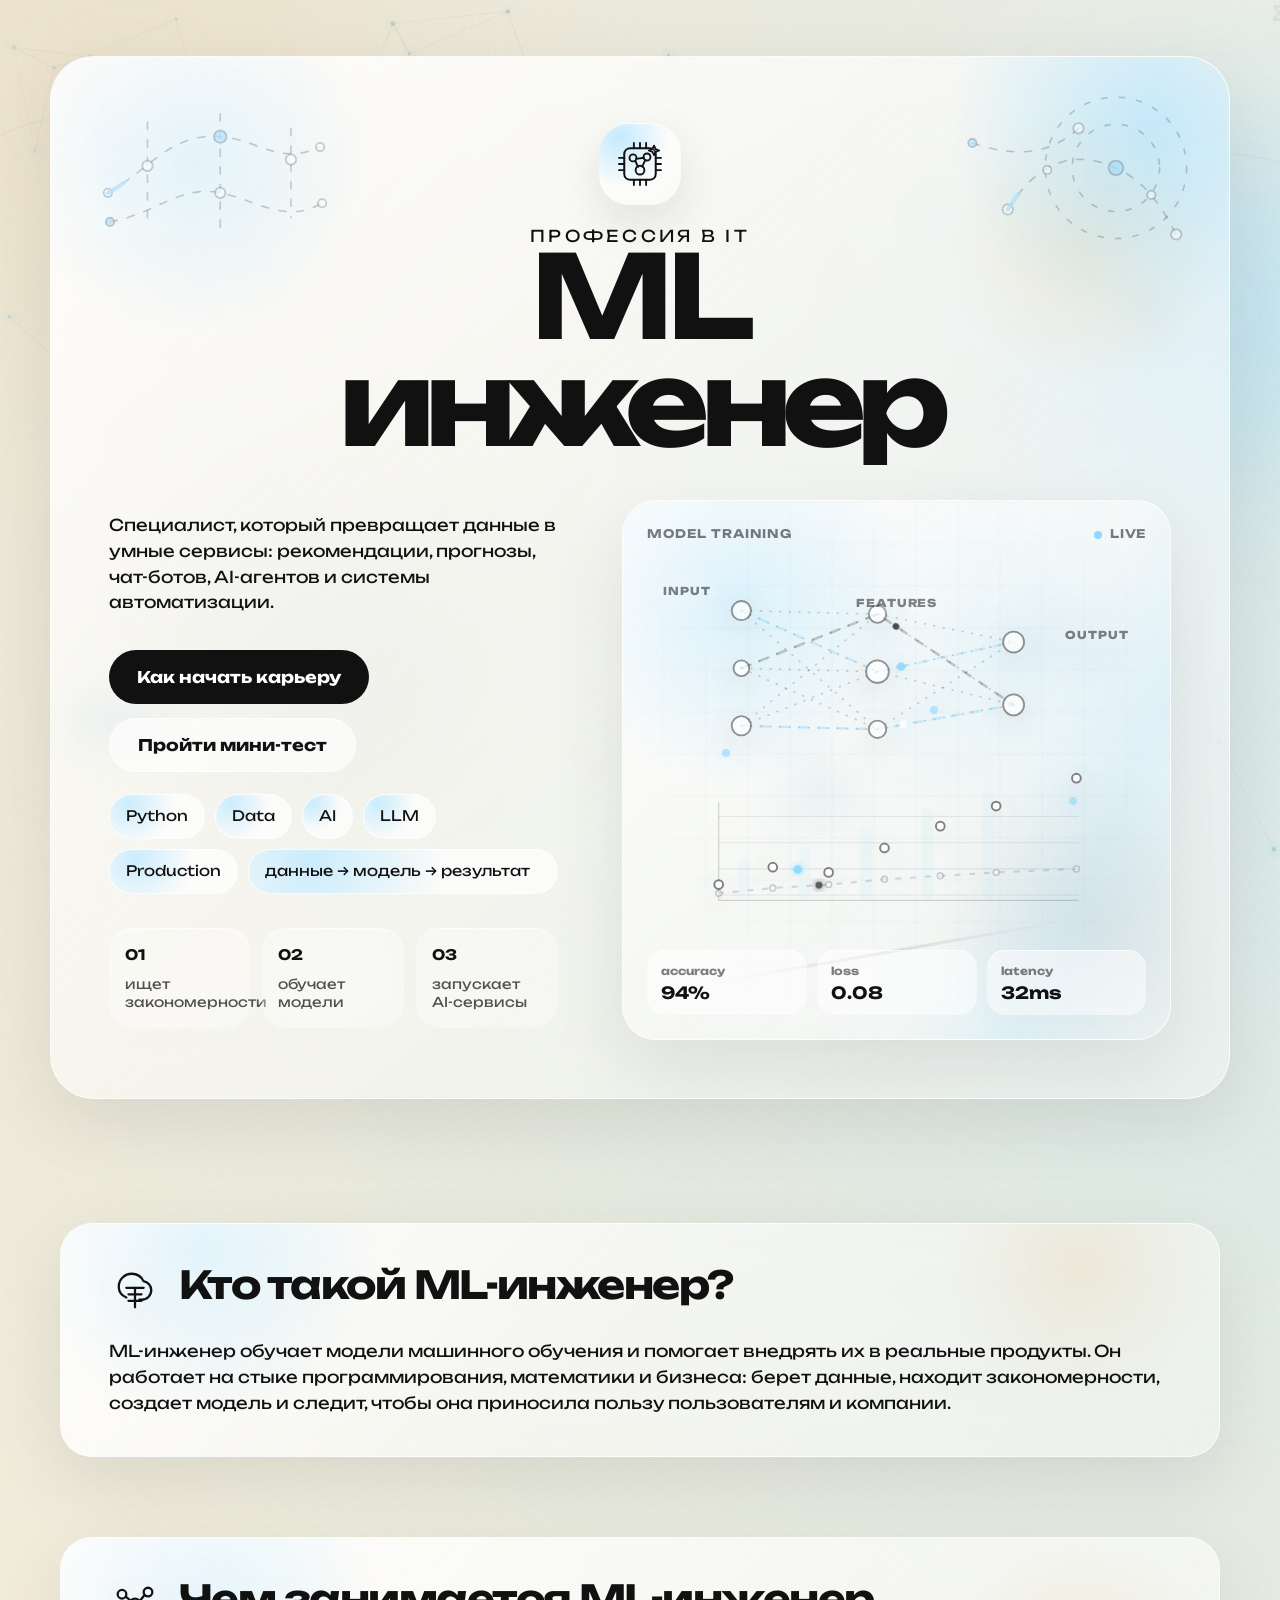
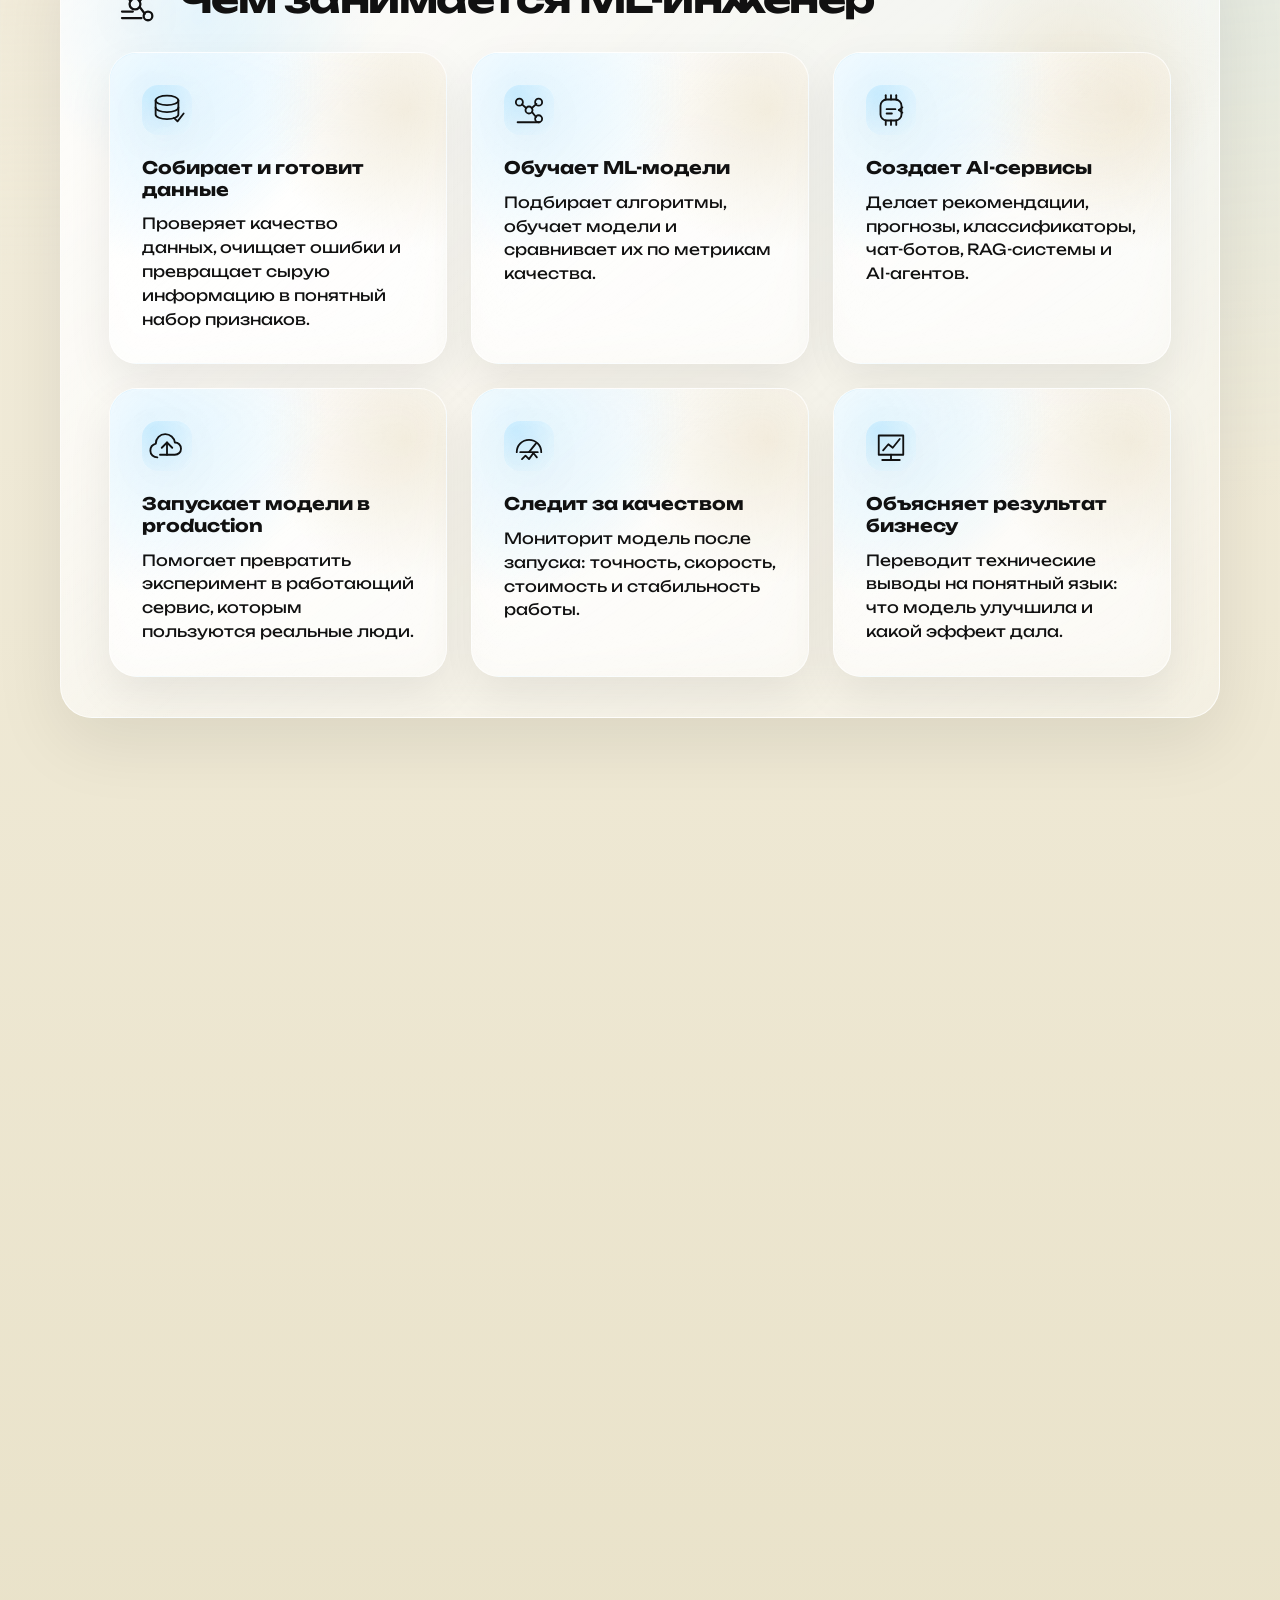
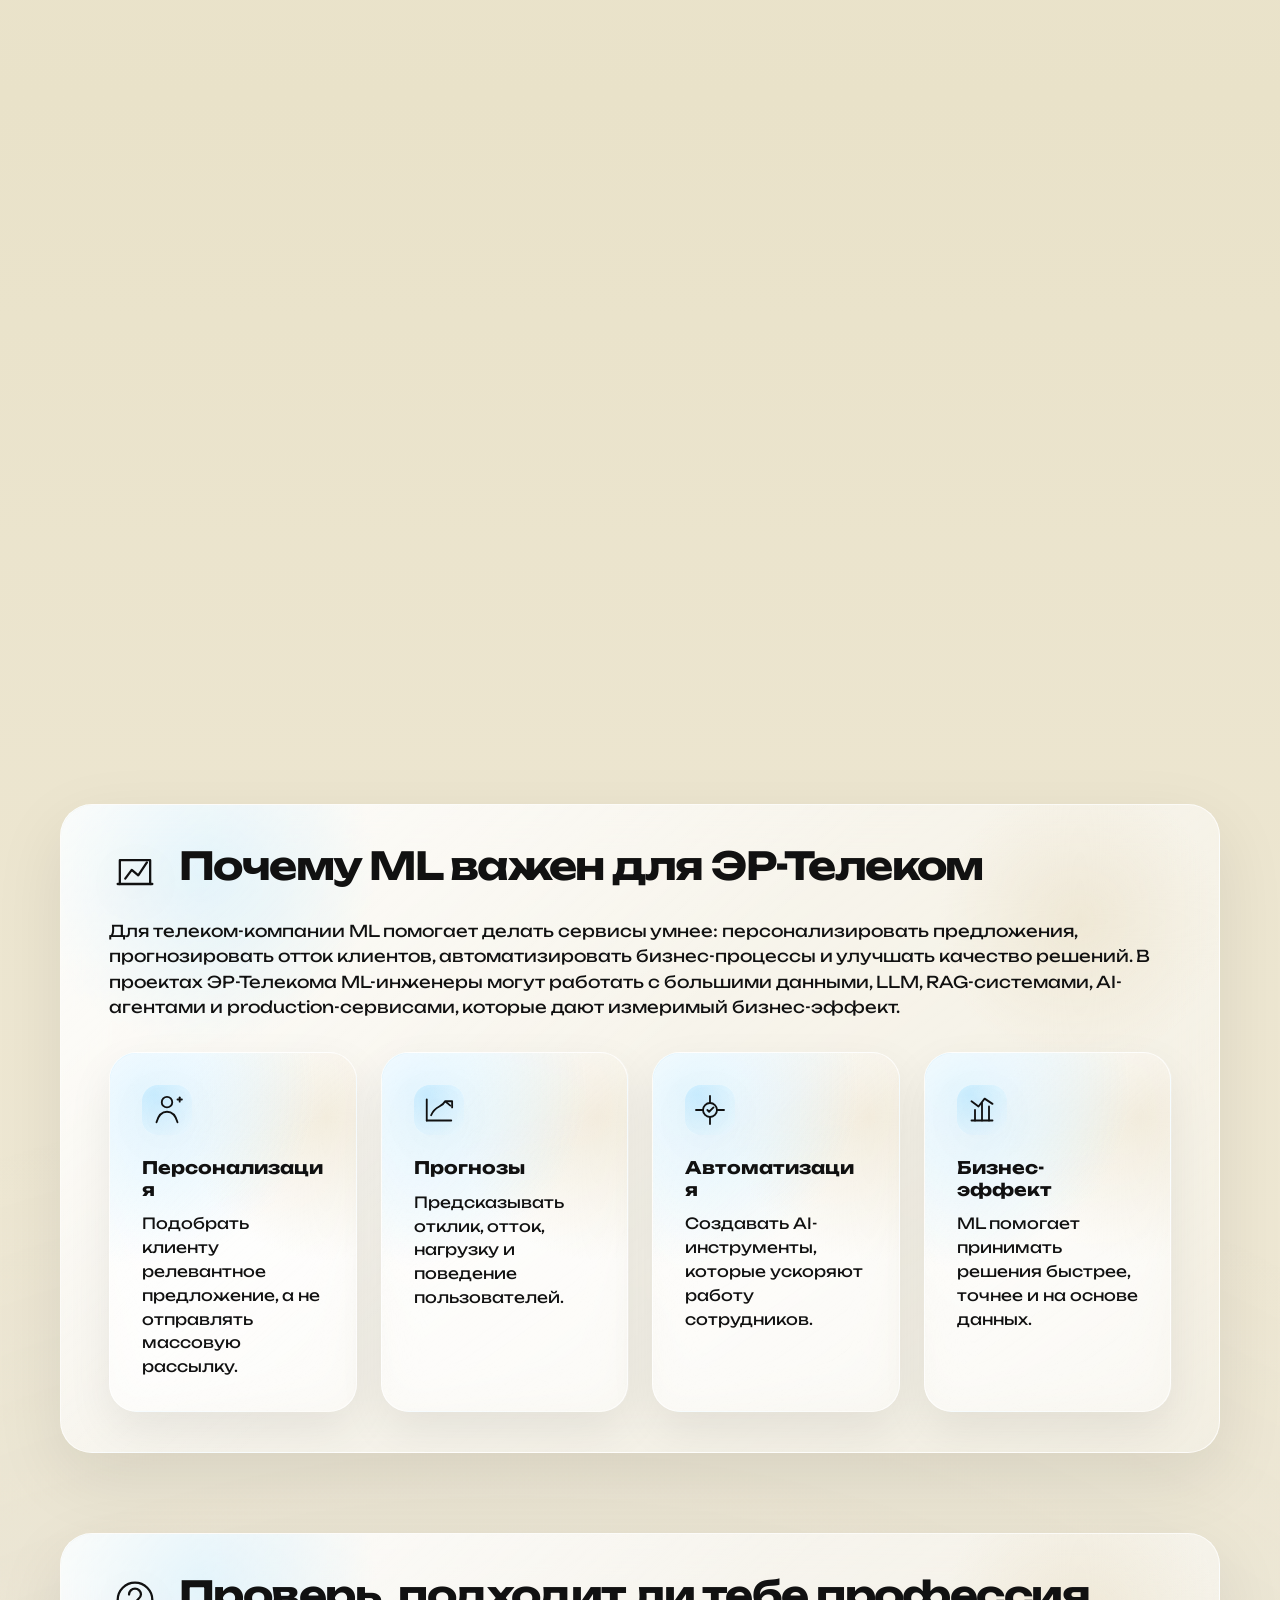
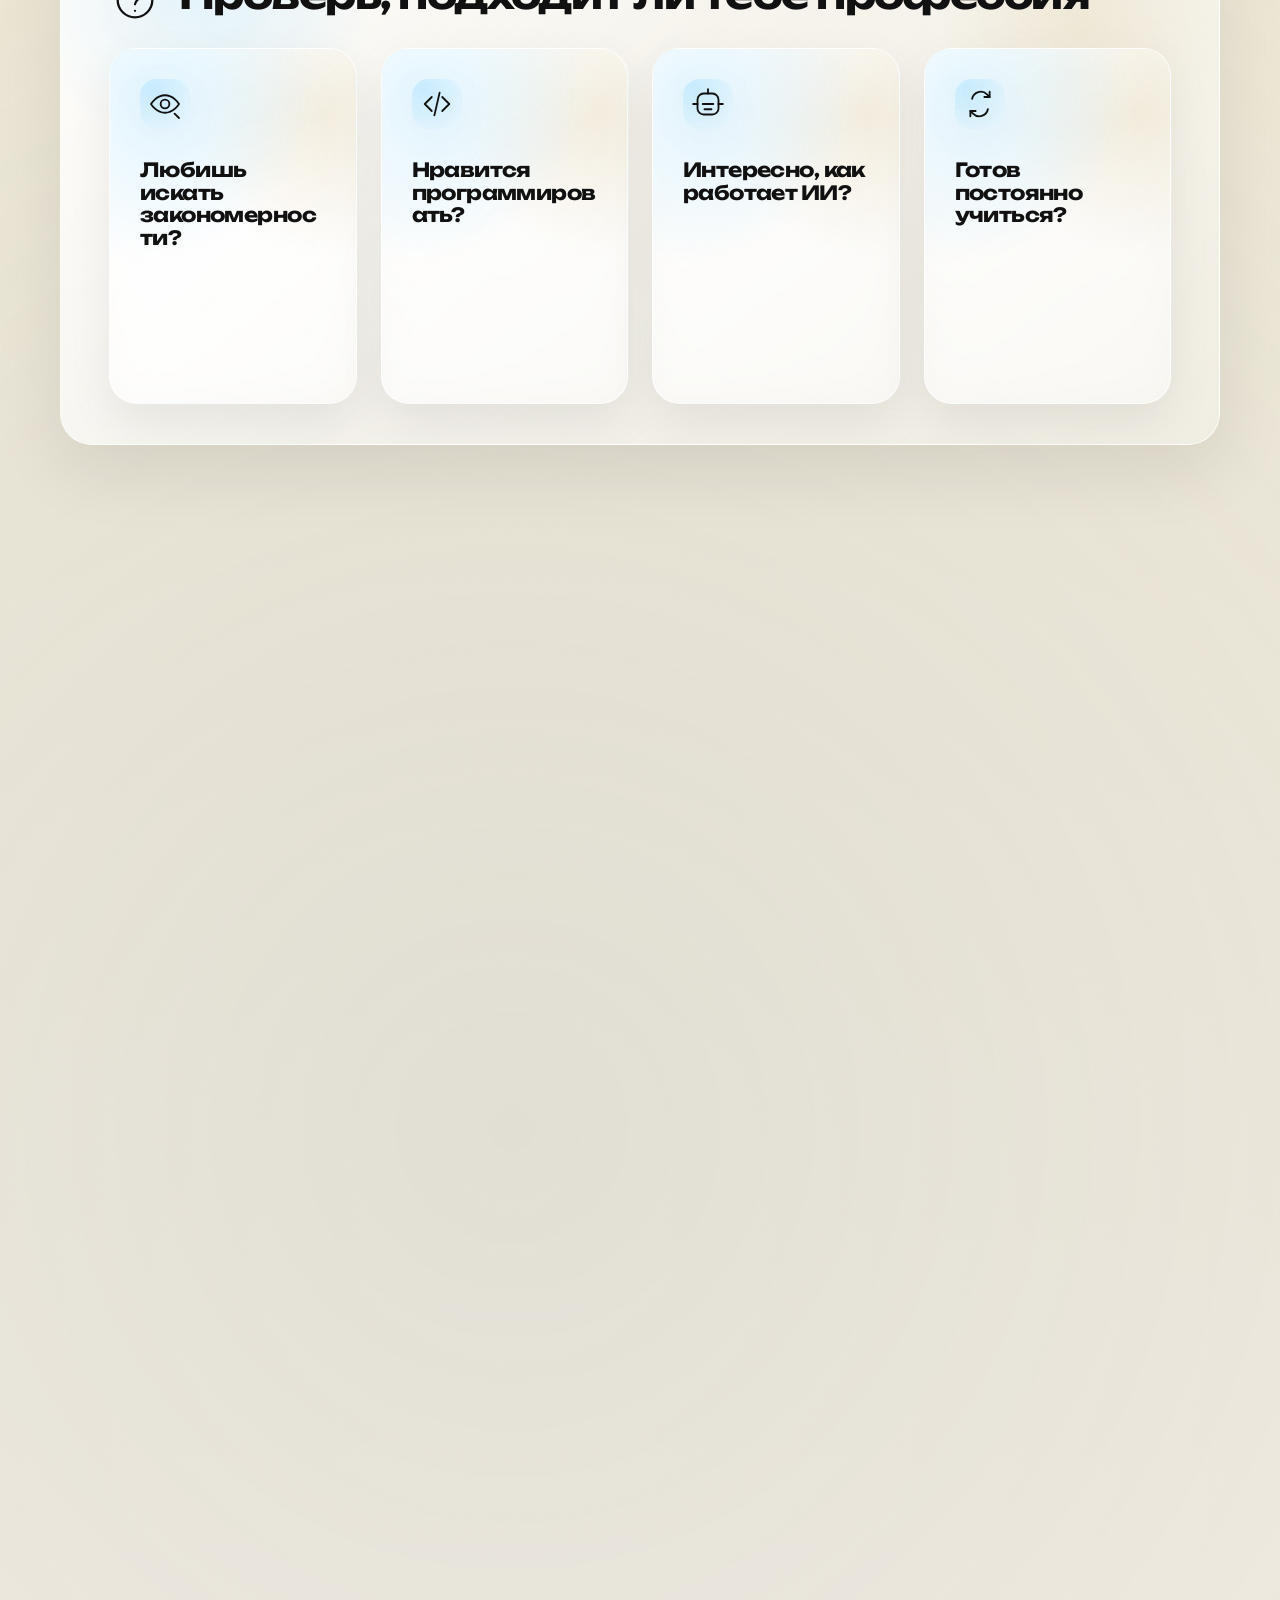
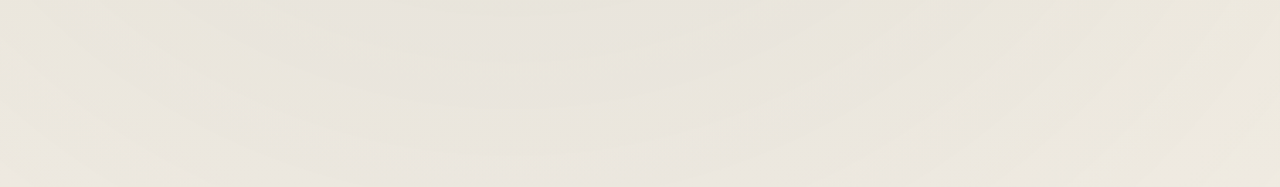
==== commit 8ff8c69c: "Add files via upload" ====
--- a/index.html
+++ b/index.html
@@ -1,661 +1,721 @@
-<!DOCTYPE html>
-<html lang="ru">
-<head>
-  <meta charset="UTF-8">
-  <meta name="viewport" content="width=device-width, initial-scale=1.0">
-  <title>ML-инженер — профессия будущего</title>
-  <link rel="preconnect" href="https://fonts.googleapis.com">
-  <link rel="preconnect" href="https://fonts.gstatic.com" crossorigin>
-  <link href="https://fonts.googleapis.com/css2?family=Unbounded:wght@400;500;600;700;800&display=swap" rel="stylesheet">
-  <link rel="stylesheet" href="style.css">
-</head>
-<body>
-  <div class="page-shell">
-    <div class="page-bg">
-      <div class="bg-circle large"></div>
-      <div class="bg-circle medium"></div>
-      <div class="bg-circle small"></div>
-    </div>
-
-    <header class="hero section reveal">
-      <div class="hero-content">
-        <div class="hero-icon icon-box" aria-hidden="true">
-          <svg viewBox="0 0 48 48">
-            <path d="M16 32c-4.5 0-8-3.4-8-7.8 0-3.8 2.7-7 6.3-7.7C15.1 11.7 19.2 8 24.2 8c5.3 0 9.6 4 10.1 9.1 3.4 1.1 5.7 4.1 5.7 7.8 0 4.5-3.6 8.1-8.1 8.1H16Z"/>
-            <path d="M18 24h12"/>
-            <path d="M22 19v10"/>
-            <path d="M30 24l5-4"/>
-            <path d="M30 24l5 4"/>
-          </svg>
-        </div>
-
-        <p class="eyebrow">Профессия в IT</p>
-        <h1>ML-инженер</h1>
-        <p class="hero-text">Специалист, который превращает данные в умные сервисы: рекомендации, прогнозы, чат-ботов, AI-агентов и системы автоматизации.</p>
-
-        <div class="hero-actions">
-          <a class="primary-button" id="careerButton" href="#career">Как начать карьеру</a>
-          <div class="hero-badges">
-            <span>Python</span>
-            <span>Data</span>
-            <span>AI</span>
-            <span>LLM</span>
-            <span>Production</span>
-          </div>
-        </div>
-      </div>
-    </header>
-
-    <main>
-      <section class="section reveal" id="about">
-        <div class="section-inner">
-          <div class="section-title">
-            <div class="title-icon icon-box" aria-hidden="true">
-              <svg viewBox="0 0 48 48">
-                <path d="M15 18a9 9 0 0 1 18 0v12a9 9 0 0 1-18 0V18Z"/>
-                <path d="M15 22h18"/>
-                <path d="M20 13v22"/>
-                <path d="M28 13v22"/>
-              </svg>
-            </div>
-            <h2>Кто такой ML-инженер?</h2>
-          </div>
-
-          <p>ML-инженер обучает модели машинного обучения и помогает внедрять их в реальные продукты. Он работает на стыке программирования, математики и бизнеса: берет данные, находит закономерности, создает модель и следит, чтобы она приносила пользу пользователям и компании.</p>
-        </div>
-      </section>
-
-      <section class="section reveal" id="tasks">
-        <div class="section-inner">
-          <div class="section-title">
-            <div class="title-icon icon-box" aria-hidden="true">
-              <svg viewBox="0 0 48 48">
-                <path d="M12 14h24"/>
-                <path d="M12 24h18"/>
-                <path d="M12 34h26"/>
-                <path d="M38 13v10"/>
-                <path d="M33 18h10"/>
-              </svg>
-            </div>
-            <h2>Чем занимается ML-инженер</h2>
-          </div>
-
-          <div class="grid cards-grid">
-            <article class="glass-card">
-              <div class="card-icon icon-box" aria-hidden="true">
-                <svg viewBox="0 0 48 48">
-                  <path d="M12 14c0-3.3 5.4-6 12-6s12 2.7 12 6-5.4 6-12 6-12-2.7-12-6Z"/>
-                  <path d="M12 14v10c0 3.3 5.4 6 12 6s12-2.7 12-6V14"/>
-                  <path d="M12 24v10c0 3.3 5.4 6 12 6s12-2.7 12-6V24"/>
-                </svg>
-              </div>
-              <h3>Собирает и готовит данные</h3>
-              <p>Проверяет качество данных, очищает ошибки и превращает сырую информацию в понятный набор признаков.</p>
-            </article>
-
-            <article class="glass-card">
-              <div class="card-icon icon-box" aria-hidden="true">
-                <svg viewBox="0 0 48 48">
-                  <path d="M10 34h28"/>
-                  <path d="M14 28l7-8 6 5 9-12"/>
-                  <path d="M14 38h24"/>
-                  <path d="M10 10v28h30"/>
-                </svg>
-              </div>
-              <h3>Обучает ML-модели</h3>
-              <p>Подбирает алгоритмы, обучает модели и сравнивает их по метрикам качества.</p>
-            </article>
-
-            <article class="glass-card">
-              <div class="card-icon icon-box" aria-hidden="true">
-                <svg viewBox="0 0 48 48">
-                  <rect x="12" y="14" width="24" height="22" rx="8"/>
-                  <path d="M19 24h.01"/>
-                  <path d="M29 24h.01"/>
-                  <path d="M20 30h8"/>
-                  <path d="M24 14V8"/>
-                  <path d="M18 8h12"/>
-                </svg>
-              </div>
-              <h3>Создает AI-сервисы</h3>
-              <p>Делает рекомендации, прогнозы, классификаторы, чат-ботов, RAG-системы и AI-агентов.</p>
-            </article>
-
-            <article class="glass-card">
-              <div class="card-icon icon-box" aria-hidden="true">
-                <svg viewBox="0 0 48 48">
-                  <path d="M24 6c6 5 9 11 9 18 0 8-5 14-9 18-4-4-9-10-9-18 0-7 3-13 9-18Z"/>
-                  <path d="M24 20a4 4 0 1 0 0-8 4 4 0 0 0 0 8Z"/>
-                  <path d="M16 34l-6 6"/>
-                  <path d="M32 34l6 6"/>
-                </svg>
-              </div>
-              <h3>Запускает модели в production</h3>
-              <p>Помогает превратить эксперимент в работающий сервис, которым пользуются реальные люди.</p>
-            </article>
-
-            <article class="glass-card">
-              <div class="card-icon icon-box" aria-hidden="true">
-                <svg viewBox="0 0 48 48">
-                  <path d="M24 8l14 6v10c0 9-6 14-14 18-8-4-14-9-14-18V14l14-6Z"/>
-                  <path d="M17 25l5 5 10-11"/>
-                </svg>
-              </div>
-              <h3>Следит за качеством</h3>
-              <p>Мониторит модель после запуска: точность, скорость, стоимость и стабильность работы.</p>
-            </article>
-
-            <article class="glass-card">
-              <div class="card-icon icon-box" aria-hidden="true">
-                <svg viewBox="0 0 48 48">
-                  <path d="M10 14h28v20H18l-8 7V14Z"/>
-                  <path d="M17 21h14"/>
-                  <path d="M17 27h9"/>
-                </svg>
-              </div>
-              <h3>Объясняет результат бизнесу</h3>
-              <p>Переводит технические выводы на понятный язык: что модель улучшила и какой эффект дала.</p>
-            </article>
-          </div>
-        </div>
-      </section>
-
-      <section class="section reveal" id="career">
-  <div class="section-inner">
-
-    <div class="section-title">
-      <div class="title-icon icon-box" aria-hidden="true">
-        <svg viewBox="0 0 48 48">
-          <path d="M10 36c8-2 12-6 14-14"/>
-          <path d="M24 22l5 5 9-15"/>
-          <path d="M31 12h7v7"/>
-          <path d="M10 38h28"/>
-        </svg>
-      </div>
-      <h2>Как студенту войти в профессию</h2>
-    </div>
-
-    <div class="roadmap">
-
-      <div class="roadmap-step">
-        <span>1</span>
-
-        <h3>Освоить Python и SQL</h3>
-
-        <p>
-          Научись писать код, работать с таблицами
-          и базами данных.
-        </p>
-
-        <div class="roadmap-actions">
-          <a
-            class="small-button"
-            href="https://www.python.org/downloads/"
-            target="_blank"
-            rel="noopener"
-          >
-            Скачать Python
-          </a>
-
-          <a
-            class="small-button small-button--light"
-            href="https://www.postgresql.org/download/"
-            target="_blank"
-            rel="noopener"
-          >
-            PostgreSQL
-          </a>
-        </div>
-      </div>
-
-      <div class="roadmap-step">
-        <span>2</span>
-
-        <h3>Разобраться в математике</h3>
-
-        <p>
-          Нужны основы статистики,
-          линейной алгебры и вероятности.
-        </p>
-
-        <div class="roadmap-actions">
-          <a
-            class="small-button"
-            href="https://stepik.org/course/181073/promo?search=9480292280"
-            target="_blank"
-            rel="noopener"
-          >
-            Математика для Data Science
-          </a>
-        </div>
-      </div>
-
-      <div class="roadmap-step">
-        <span>3</span>
-
-        <h3>Сделать первые ML-проекты</h3>
-
-        <p>
-          Например: прогноз цен,
-          анализ отзывов,
-          классификация изображений
-          или рекомендательная система.
-        </p>
-
-        <div class="roadmap-actions">
-          <a
-            class="small-button"
-            href="https://www.kaggle.com/"
-            target="_blank"
-            rel="noopener"
-          >
-            Датасеты и соревнования на Kaggle
-          </a>
-        </div>
-      </div>
-
-      <div class="roadmap-step">
-        <span>4</span>
-
-        <h3>Собрать портфолио</h3>
-
-        <p>
-          Оформи проекты на GitHub:
-          описание задачи,
-          данные, модель и результат.
-        </p>
-
-        <div class="roadmap-actions">
-          <a
-            class="small-button"
-            href="https://docs.github.com/en/get-started/start-your-journey/hello-world"
-            target="_blank"
-            rel="noopener"
-          >
-            Как оформить GitHub
-          </a>
-        </div>
-      </div>
-
-      <div class="roadmap-step">
-        <span>5</span>
-
-        <h3>Искать стажировки</h3>
-
-        <p>
-          Начинай с Junior ML,
-          Data Analyst,
-          Data Scientist Intern
-          или AI Engineer Intern.
-        </p>
-
-        <div class="roadmap-actions">
-          <a
-            class="small-button"
-            href="https://job.ertelecom.ru/internships/internship31"
-            target="_blank"
-            rel="noopener"
-          >
-            Стажировки ЭР-Телеком
-          </a>
-        </div>
-      </div>
-
-      <div class="roadmap-step">
-        <span>6</span>
-
-        <h3>Пройти собеседование</h3>
-
-        <p>
-          Повтори основы Python,
-          SQL, ML и подготовься
-          рассказывать о своих проектах.
-        </p>
-
-        <div class="roadmap-actions">
-          <a
-            class="small-button"
-            href="https://leetcode.com/"
-            target="_blank"
-            rel="noopener"
-          >
-            Практика задач
-          </a>
-        </div>
-      </div>
-
-    </div>
-  </div>
-</section>
-
-      <section class="section reveal" id="career">
-        <div class="section-inner">
-          <div class="section-title">
-            <div class="title-icon icon-box" aria-hidden="true">
-              <svg viewBox="0 0 48 48">
-                <path d="M10 36c8-2 12-6 14-14"/>
-                <path d="M24 22l5 5 9-15"/>
-                <path d="M31 12h7v7"/>
-                <path d="M10 38h28"/>
-              </svg>
-            </div>
-            <h2>Как студенту войти в профессию</h2>
-          </div>
-
-          <div class="roadmap">
-            <div class="roadmap-step">
-              <div class="step-icon icon-box" aria-hidden="true">
-                <svg viewBox="0 0 48 48">
-                  <path d="M18 16l-8 8 8 8"/>
-                  <path d="M30 16l8 8-8 8"/>
-                </svg>
-              </div>
-              <strong>1. Освоить Python и SQL</strong>
-              <p>Научись писать код, работать с таблицами и базами данных.</p>
-            </div>
-
-            <div class="roadmap-step">
-              <div class="step-icon icon-box" aria-hidden="true">
-                <svg viewBox="0 0 48 48">
-                  <path d="M10 18h28"/>
-                  <path d="M10 30h28"/>
-                  <path d="M18 10v28"/>
-                  <path d="M30 10v28"/>
-                </svg>
-              </div>
-              <strong>2. Разобраться в математике</strong>
-              <p>Нужны основы статистики, линейной алгебры и вероятности.</p>
-            </div>
-
-            <div class="roadmap-step">
-              <div class="step-icon icon-box" aria-hidden="true">
-                <svg viewBox="0 0 48 48">
-                  <rect x="10" y="12" width="28" height="22" rx="4"/>
-                  <path d="M16 40h16"/>
-                  <path d="M20 34v6"/>
-                  <path d="M28 34v6"/>
-                </svg>
-              </div>
-              <strong>3. Сделать первые ML-проекты</strong>
-              <p>Например: прогноз цен, анализ отзывов, классификация изображений или рекомендательная система.</p>
-            </div>
-
-            <div class="roadmap-step">
-              <div class="step-icon icon-box" aria-hidden="true">
-                <svg viewBox="0 0 48 48">
-                  <path d="M14 10h20v28H14V10Z"/>
-                  <path d="M19 18h10"/>
-                  <path d="M19 24h10"/>
-                  <path d="M19 30h6"/>
-                </svg>
-              </div>
-              <strong>4. Собрать портфолио</strong>
-              <p>Оформи проекты на GitHub: описание задачи, данные, модель, результат.</p>
-            </div>
-
-            <div class="roadmap-step">
-              <div class="step-icon icon-box" aria-hidden="true">
-                <svg viewBox="0 0 48 48">
-                  <path d="M21 31a10 10 0 1 0 0-20 10 10 0 0 0 0 20Z"/>
-                  <path d="M29 29l9 9"/>
-                  <path d="M17 21h8"/>
-                </svg>
-              </div>
-              <strong>5. Искать стажировки</strong>
-              <p>Начинай с Junior ML, Data Analyst, Data Scientist Intern или AI Engineer Intern.</p>
-            </div>
-            <div class="roadmap-step">
-              <div class="step-icon icon-box" aria-hidden="true">
-                <svg viewBox="0 0 48 48">
-                  <path d="M14 14h20v20H14z"/>
-                  <path d="M20 22h8"/>
-                  <path d="M20 28h8"/>
-                  <path d="M24 14V8"/>
-                </svg>
-              </div>
-              <strong>6. Развивать экспертизу</strong>
-              <p>Изучай LLM, RAG, AI-агентов, участвуй в хакатонах и следи за новыми технологиями в AI.</p>
-            </div>
-          </div>
-        </div>
-      </section>
-
-      <section class="section reveal" id="day">
-        <div class="section-inner schedule-block">
-          <div class="section-title">
-            <div class="title-icon icon-box" aria-hidden="true">
-              <svg viewBox="0 0 48 48">
-                <path d="M24 40a16 16 0 1 0 0-32 16 16 0 0 0 0 32Z"/>
-                <path d="M24 15v10l7 4"/>
-              </svg>
-            </div>
-            <h2>Один день ML-инженера</h2>
-          </div>
-
-          <div class="schedule">
-            <div class="schedule-row">
-              <span class="schedule-time">09:30</span>
-              <p>Проверяет метрики моделей и ошибки после ночного запуска.</p>
-            </div>
-            <div class="schedule-row">
-              <span class="schedule-time">11:00</span>
-              <p>Созванивается с продуктовой командой и уточняет бизнес-задачу.</p>
-            </div>
-            <div class="schedule-row">
-              <span class="schedule-time">13:00</span>
-              <p>Готовит данные и тестирует новую гипотезу.</p>
-            </div>
-            <div class="schedule-row">
-              <span class="schedule-time">15:00</span>
-              <p>Обучает модель и сравнивает качество.</p>
-            </div>
-            <div class="schedule-row">
-              <span class="schedule-time">17:00</span>
-              <p>Пишет код для внедрения, документацию и планирует следующий эксперимент.</p>
-            </div>
-          </div>
-
-          <p class="conclusion">В этой профессии нет только «магии нейросетей» — много анализа, кода, проверки гипотез и общения с командой.</p>
-        </div>
-      </section>
-
-      <section class="section reveal" id="value">
-        <div class="section-inner">
-          <div class="section-title">
-            <div class="title-icon icon-box" aria-hidden="true">
-              <svg viewBox="0 0 48 48">
-                <path d="M10 36V14h28v22"/>
-                <path d="M16 36V24h5v12"/>
-                <path d="M27 36V20h5v16"/>
-                <path d="M8 36h32"/>
-              </svg>
-            </div>
-            <h2>Почему ML важен для ЭР-Телеком</h2>
-          </div>
-
-          <p class="section-intro">Для телеком-компании ML помогает делать сервисы умнее: персонализировать предложения, прогнозировать отток клиентов, автоматизировать бизнес-процессы и улучшать качество решений. В проектах ЭР-Телекома ML-инженеры могут работать с большими данными, LLM, RAG-системами, AI-агентами и production-сервисами, которые дают измеримый бизнес-эффект.</p>
-
-          <div class="grid mini-cards-grid">
-            <article class="glass-card small-card">
-              <div class="card-icon icon-box" aria-hidden="true">
-                <svg viewBox="0 0 48 48">
-                  <path d="M24 24a7 7 0 1 0 0-14 7 7 0 0 0 0 14Z"/>
-                  <path d="M12 39c2-7 6.2-11 12-11s10 4 12 11"/>
-                </svg>
-              </div>
-              <h3>Персонализация</h3>
-              <p>Подобрать клиенту релевантное предложение, а не отправлять массовую рассылку.</p>
-            </article>
-
-            <article class="glass-card small-card">
-              <div class="card-icon icon-box" aria-hidden="true">
-                <svg viewBox="0 0 48 48">
-                  <path d="M10 36h28"/>
-                  <path d="M10 36V12"/>
-                  <path d="M16 30l7-8 6 5 8-13"/>
-                </svg>
-              </div>
-              <h3>Прогнозы</h3>
-              <p>Предсказывать отклик, отток, нагрузку и поведение пользователей.</p>
-            </article>
-
-            <article class="glass-card small-card">
-              <div class="card-icon icon-box" aria-hidden="true">
-                <svg viewBox="0 0 48 48">
-                  <path d="M26 6L12 27h10l-2 15 16-23H25l1-13Z"/>
-                </svg>
-              </div>
-              <h3>Автоматизация</h3>
-              <p>Создавать AI-инструменты, которые ускоряют работу сотрудников.</p>
-            </article>
-
-            <article class="glass-card small-card">
-              <div class="card-icon icon-box" aria-hidden="true">
-                <svg viewBox="0 0 48 48">
-                  <path d="M24 40a16 16 0 1 0 0-32 16 16 0 0 0 0 32Z"/>
-                  <path d="M24 32a8 8 0 1 0 0-16 8 8 0 0 0 0 16Z"/>
-                  <path d="M24 25a1 1 0 1 0 0-2 1 1 0 0 0 0 2Z"/>
-                </svg>
-              </div>
-              <h3>Бизнес-эффект</h3>
-              <p>ML помогает принимать решения быстрее, точнее и на основе данных.</p>
-            </article>
-          </div>
-        </div>
-      </section>
-
-      <section class="section reveal" id="quiz">
-        <div class="section-inner">
-          <div class="section-title">
-            <div class="title-icon icon-box" aria-hidden="true">
-              <svg viewBox="0 0 48 48">
-                <path d="M24 40a16 16 0 1 0 0-32 16 16 0 0 0 0 32Z"/>
-                <path d="M19 19a5 5 0 0 1 10 0c0 4-5 4-5 8"/>
-                <path d="M24 33h.01"/>
-              </svg>
-            </div>
-            <h2>Проверь, подходит ли тебе профессия</h2>
-          </div>
-
-          <div class="interactive-grid">
-            <article class="interactive-card">
-              <div class="card-icon icon-box" aria-hidden="true">
-                <svg viewBox="0 0 48 48">
-                  <path d="M10 31c8-14 20-14 28 0"/>
-                  <path d="M24 34a5 5 0 1 0 0-10 5 5 0 0 0 0 10Z"/>
-                </svg>
-              </div>
-              <h3>Любишь искать закономерности?</h3>
-              <p class="hint">В ML это основа работы с данными.</p>
-            </article>
-
-            <article class="interactive-card">
-              <div class="card-icon icon-box" aria-hidden="true">
-                <svg viewBox="0 0 48 48">
-                  <path d="M18 16l-8 8 8 8"/>
-                  <path d="M30 16l8 8-8 8"/>
-                  <path d="M27 11l-6 26"/>
-                </svg>
-              </div>
-              <h3>Нравится программировать?</h3>
-              <p class="hint">Python — главный инструмент ML-инженера.</p>
-            </article>
-
-            <article class="interactive-card">
-              <div class="card-icon icon-box" aria-hidden="true">
-                <svg viewBox="0 0 48 48">
-                  <rect x="12" y="14" width="24" height="22" rx="8"/>
-                  <path d="M19 24h.01"/>
-                  <path d="M29 24h.01"/>
-                  <path d="M20 30h8"/>
-                  <path d="M24 14V8"/>
-                </svg>
-              </div>
-              <h3>Интересно, как работает ИИ?</h3>
-              <p class="hint">Ты будешь не просто пользоваться ИИ, а создавать его части.</p>
-            </article>
-
-            <article class="interactive-card">
-              <div class="card-icon icon-box" aria-hidden="true">
-                <svg viewBox="0 0 48 48">
-                  <path d="M24 8v8"/>
-                  <path d="M24 32v8"/>
-                  <path d="M8 24h8"/>
-                  <path d="M32 24h8"/>
-                  <path d="M13 13l6 6"/>
-                  <path d="M29 29l6 6"/>
-                  <path d="M35 13l-6 6"/>
-                  <path d="M19 29l-6 6"/>
-                </svg>
-              </div>
-              <h3>Готов постоянно учиться?</h3>
-              <p class="hint">Инструменты ML быстро меняются, поэтому рост здесь бесконечный.</p>
-            </article>
-          </div>
-        </div>
-      </section>
-      <section class="section reveal" id="career-test">
-  <div class="section-inner">
-
-    <div class="section-title">
-      <div class="title-icon icon-box" aria-hidden="true">
-        <svg viewBox="0 0 48 48">
-          <path d="M24 40a16 16 0 1 0 0-32 16 16 0 0 0 0 32Z"/>
-          <path d="M19 19a5 5 0 0 1 10 0c0 4-5 4-5 8"/>
-          <path d="M24 33h.01"/>
-        </svg>
-      </div>
-      <h2>Подходит ли тебе профессия ML-инженера?</h2>
-    </div>
-
-    <p class="section-intro">
-      Ответь на вопросы и узнай, насколько тебе может подойти эта профессия.
-    </p>
-
-    <div class="test-container">
-
-      <div class="test-question">
-        <h3>Тебе нравится решать логические задачи?</h3>
-        <button class="test-answer" data-score="1">Да</button>
-        <button class="test-answer" data-score="0">Нет</button>
-      </div>
-
-      <div class="test-question">
-        <h3>Интересно разбираться, как работают нейросети и ИИ?</h3>
-        <button class="test-answer" data-score="1">Да</button>
-        <button class="test-answer" data-score="0">Нет</button>
-      </div>
-
-      <div class="test-question">
-        <h3>Готов изучать математику и статистику?</h3>
-        <button class="test-answer" data-score="1">Да</button>
-        <button class="test-answer" data-score="0">Нет</button>
-      </div>
-
-      <div class="test-question">
-        <h3>Тебе нравится программирование?</h3>
-        <button class="test-answer" data-score="1">Да</button>
-        <button class="test-answer" data-score="0">Нет</button>
-      </div>
-
-      <div class="test-question">
-        <h3>Готов постоянно изучать новые технологии?</h3>
-        <button class="test-answer" data-score="1">Да</button>
-        <button class="test-answer" data-score="0">Нет</button>
-      </div>
-
-      <button id="showResult" class="primary-button">
-        Узнать результат
-      </button>
-
-      <div id="testResult" class="test-result"></div>
-
-    </div>
-  </div>
-</section>
-    </main>
-  </div>
-
-  <script src="script.js"></script>
-</body>
-</html>+<!DOCTYPE html>
+<html lang="ru">
+<head>
+  <meta charset="UTF-8">
+  <meta name="viewport" content="width=device-width, initial-scale=1.0">
+  <title>ML-инженер — профессия будущего</title>
+  <link rel="preconnect" href="https://fonts.googleapis.com">
+  <link rel="preconnect" href="https://fonts.gstatic.com" crossorigin>
+  <link href="https://fonts.googleapis.com/css2?family=Unbounded:wght@400;500;600;700;800&display=swap" rel="stylesheet">
+  <link rel="stylesheet" href="style.css">
+</head>
+<body>
+  <div class="page-shell">
+    <div class="page-bg" aria-hidden="true">
+      <canvas class="ml-canvas" id="mlCanvas"></canvas>
+      <div class="bg-circle large"></div>
+      <div class="bg-circle medium"></div>
+      <div class="bg-circle small"></div>
+      <div class="ml-wave wave-a"></div>
+      <div class="ml-wave wave-b"></div>
+      <div class="ml-orbit orbit-a"><span></span></div>
+      <div class="ml-orbit orbit-b"><span></span></div>
+      <div class="ml-gradient-trail trail-a"></div>
+      <div class="ml-gradient-trail trail-b"></div>
+      <div class="ml-data-arc data-arc-a"></div>
+      <div class="ml-data-arc data-arc-b"></div>
+      <span class="ml-symbol symbol-1">Σ</span>
+      <span class="ml-symbol symbol-2">∇</span>
+      <span class="ml-symbol symbol-3">ƒ(x)</span>
+      <span class="ml-symbol symbol-4">01</span>
+      <span class="ml-symbol symbol-5">η</span>
+      <span class="ml-symbol symbol-6">λ</span>
+    </div>
+
+    <header class="hero section reveal">
+      <div class="hero-content">
+        <div class="hero-corner-art hero-corner-left" aria-hidden="true">
+          <svg viewBox="0 0 240 160">
+            <g class="corner-grid-lines">
+              <path d="M18 96C58 74 78 38 126 42C164 45 181 70 222 52"/>
+              <path d="M20 124C64 116 88 88 126 96C164 104 188 126 224 106"/>
+              <path d="M56 28V126"/>
+              <path d="M126 20V134"/>
+              <path d="M194 34V120"/>
+            </g>
+            <g class="corner-dots">
+              <circle cx="18" cy="96" r="4"/>
+              <circle cx="56" cy="70" r="5"/>
+              <circle cx="126" cy="42" r="6"/>
+              <circle cx="194" cy="64" r="5"/>
+              <circle cx="222" cy="52" r="4"/>
+              <circle cx="20" cy="124" r="4"/>
+              <circle cx="126" cy="96" r="5"/>
+              <circle cx="224" cy="106" r="4"/>
+            </g>
+            <path class="corner-pulse" d="M18 96C58 74 78 38 126 42C164 45 181 70 222 52"/>
+          </svg>
+        </div>
+
+        <div class="hero-corner-art hero-corner-right" aria-hidden="true">
+          <svg viewBox="0 0 240 160">
+            <g class="corner-orbits">
+              <circle cx="168" cy="72" r="42"/>
+              <circle cx="168" cy="72" r="68"/>
+              <path d="M64 112C90 70 124 52 168 72C198 86 212 110 226 136"/>
+              <path d="M30 48C70 62 104 60 132 34"/>
+            </g>
+            <g class="corner-dots">
+              <circle cx="64" cy="112" r="5"/>
+              <circle cx="102" cy="74" r="4"/>
+              <circle cx="168" cy="72" r="7"/>
+              <circle cx="202" cy="98" r="4"/>
+              <circle cx="226" cy="136" r="5"/>
+              <circle cx="30" cy="48" r="4"/>
+              <circle cx="132" cy="34" r="5"/>
+            </g>
+            <path class="corner-pulse corner-pulse--reverse" d="M64 112C90 70 124 52 168 72C198 86 212 110 226 136"/>
+          </svg>
+        </div>
+
+        <div class="hero-heading">
+          <div class="hero-icon icon-box" aria-hidden="true">
+            <svg viewBox="0 0 64 64">
+              <path class="chip-shell" d="M21 14h22c4 0 7 3 7 7v22c0 4-3 7-7 7H21c-4 0-7-3-7-7V21c0-4 3-7 7-7Z"/>
+              <path d="M25 8v6M32 8v6M39 8v6M25 50v6M32 50v6M39 50v6"/>
+              <path d="M8 25h6M8 32h6M8 39h6M50 25h6M50 32h6M50 39h6"/>
+              <circle cx="24" cy="25" r="4"/>
+              <circle cx="40" cy="24" r="4"/>
+              <circle cx="32" cy="39" r="5"/>
+              <path d="M27.5 26.2 36.5 24.8"/>
+              <path d="M26.5 28.3 29.8 35.2"/>
+              <path d="M38.1 27.3 34.5 35"/>
+              <path class="icon-spark" d="M48 11l1.8 3.8 4.2 1.7-4.2 1.7L48 22l-1.8-3.8-4.2-1.7 4.2-1.7L48 11Z"/>
+            </svg>
+          </div>
+          <p class="eyebrow">Профессия в IT</p>
+          <h1>
+            <span class="hero-title-line">ML</span>
+            <span class="hero-title-line">инженер</span>
+          </h1>
+        </div>
+
+        <div class="hero-layout">
+          <div class="hero-copy">
+            <p class="hero-text">Специалист, который превращает данные в умные сервисы: рекомендации, прогнозы, чат-ботов, AI-агентов и системы автоматизации.</p>
+
+            <div class="hero-actions">
+              <a class="primary-button" id="careerButton" href="#career">Как начать карьеру</a>
+              <a class="secondary-button" href="#career-test">Пройти мини-тест</a>
+            </div>
+
+            <div class="hero-badges" aria-label="Ключевые навыки">
+              <span>Python</span>
+              <span>Data</span>
+              <span>AI</span>
+              <span>LLM</span>
+              <span>Production</span>
+              <span class="hero-badge-note">данные → модель → результат</span>
+            </div>
+
+            <div class="hero-stats" aria-label="Что делает ML-инженер">
+              <div>
+                <strong>01</strong>
+                <span>ищет закономерности</span>
+              </div>
+              <div>
+                <strong>02</strong>
+                <span>обучает модели</span>
+              </div>
+              <div>
+                <strong>03</strong>
+                <span>запускает AI-сервисы</span>
+              </div>
+            </div>
+          </div>
+
+          <div class="hero-visual" aria-hidden="true">
+            <div class="visual-card">
+              <div class="visual-topline">
+                <span>model training</span>
+                <span class="live-dot">live</span>
+              </div>
+
+              <span class="visual-particle particle-a"></span>
+              <span class="visual-particle particle-b"></span>
+              <span class="visual-particle particle-c"></span>
+
+              <div class="visual-floating visual-floating-a">input</div>
+              <div class="visual-floating visual-floating-b">features</div>
+              <div class="visual-floating visual-floating-c">output</div>
+
+              <svg class="hero-network" viewBox="0 0 520 430">
+                <defs>
+                  <filter id="softGlow" x="-40%" y="-40%" width="180%" height="180%">
+                    <feGaussianBlur stdDeviation="4" result="blur"/>
+                    <feMerge>
+                      <feMergeNode in="blur"/>
+                      <feMergeNode in="SourceGraphic"/>
+                    </feMerge>
+                  </filter>
+                  <linearGradient id="trainGradient" x1="56" y1="372" x2="466" y2="250" gradientUnits="userSpaceOnUse">
+                    <stop offset="0" stop-color="rgba(17,17,17,.55)"/>
+                    <stop offset="1" stop-color="rgba(143,216,255,.95)"/>
+                  </linearGradient>
+                </defs>
+
+                <g class="network-zone">
+                  <g class="network-links">
+                    <path d="M82 58 L238 62"/>
+                    <path d="M82 58 L238 128"/>
+                    <path d="M82 58 L238 194"/>
+                    <path d="M82 124 L238 62"/>
+                    <path d="M82 124 L238 128"/>
+                    <path d="M82 124 L238 194"/>
+                    <path d="M82 190 L238 62"/>
+                    <path d="M82 190 L238 128"/>
+                    <path d="M82 190 L238 194"/>
+                    <path d="M238 62 L394 94"/>
+                    <path d="M238 62 L394 166"/>
+                    <path d="M238 128 L394 94"/>
+                    <path d="M238 128 L394 166"/>
+                    <path d="M238 194 L394 94"/>
+                    <path d="M238 194 L394 166"/>
+                  </g>
+
+                  <path id="signalPathA" class="signal-path" d="M82 58 L238 128 L394 94"/>
+                  <path id="signalPathB" class="signal-path signal-path--secondary" d="M82 190 L238 194 L394 166"/>
+                  <path id="signalPathC" class="signal-path signal-path--dark" d="M82 124 L238 62 L394 166"/>
+                  <circle class="signal-dot" r="5" filter="url(#softGlow)">
+                    <animateMotion dur="3.8s" repeatCount="indefinite" rotate="auto">
+                      <mpath href="#signalPathA"/>
+                    </animateMotion>
+                  </circle>
+                  <circle class="signal-dot signal-dot--soft" r="4.5" filter="url(#softGlow)">
+                    <animateMotion dur="4.7s" begin="-1.4s" repeatCount="indefinite" rotate="auto">
+                      <mpath href="#signalPathB"/>
+                    </animateMotion>
+                  </circle>
+                  <circle class="signal-dot signal-dot--dark" r="3.8" filter="url(#softGlow)">
+                    <animateMotion dur="5.3s" begin="-2.1s" repeatCount="indefinite" rotate="auto">
+                      <mpath href="#signalPathC"/>
+                    </animateMotion>
+                  </circle>
+
+                  <g class="network-nodes">
+                    <circle cx="82" cy="58" r="11"/>
+                    <circle cx="82" cy="124" r="9"/>
+                    <circle cx="82" cy="190" r="11"/>
+                    <circle cx="238" cy="62" r="10"/>
+                    <circle cx="238" cy="128" r="13"/>
+                    <circle cx="238" cy="194" r="10"/>
+                    <circle cx="394" cy="94" r="12"/>
+                    <circle cx="394" cy="166" r="12"/>
+                  </g>
+                </g>
+
+                <g class="training-chart">
+                  <path class="chart-grid" d="M56 384H468 M56 354H468 M56 324H468 M56 294H468"/>
+                  <path class="chart-axis" d="M56 390H468 M56 390V278"/>
+                  <g class="training-bars">
+                    <rect x="78" y="342" width="14" height="48" rx="7"/>
+                    <rect x="148" y="328" width="14" height="62" rx="7"/>
+                    <rect x="218" y="306" width="14" height="84" rx="7"/>
+                    <rect x="288" y="284" width="14" height="106" rx="7"/>
+                    <rect x="358" y="265" width="14" height="125" rx="7"/>
+                  </g>
+                  <path id="trainingPath" class="training-line" d="M56 372 L118 352 L182 358 L246 330 L310 305 L374 282 L466 250"/>
+                  <path class="training-line ghost" d="M56 372 L118 352 L182 358 L246 330 L310 305 L374 282 L466 250"/>
+                  <path id="lossPath" class="loss-line" d="M56 382 L118 376 L182 372 L246 366 L310 362 L374 358 L466 354"/>
+                  <circle class="chart-runner" r="5" filter="url(#softGlow)">
+                    <animateMotion dur="5s" repeatCount="indefinite" rotate="auto">
+                      <mpath href="#trainingPath"/>
+                    </animateMotion>
+                  </circle>
+                  <circle class="chart-runner chart-runner--loss" r="4" filter="url(#softGlow)">
+                    <animateMotion dur="6s" begin="-1.6s" repeatCount="indefinite" rotate="auto">
+                      <mpath href="#lossPath"/>
+                    </animateMotion>
+                  </circle>
+                  <g class="chart-points">
+                    <circle cx="56" cy="372" r="5"/>
+                    <circle cx="118" cy="352" r="5"/>
+                    <circle cx="182" cy="358" r="5"/>
+                    <circle cx="246" cy="330" r="5"/>
+                    <circle cx="310" cy="305" r="5"/>
+                    <circle cx="374" cy="282" r="5"/>
+                    <circle cx="466" cy="250" r="5"/>
+                  </g>
+                  <g class="loss-points">
+                    <circle cx="56" cy="382" r="3.4"/>
+                    <circle cx="118" cy="376" r="3.4"/>
+                    <circle cx="182" cy="372" r="3.4"/>
+                    <circle cx="246" cy="366" r="3.4"/>
+                    <circle cx="310" cy="362" r="3.4"/>
+                    <circle cx="374" cy="358" r="3.4"/>
+                    <circle cx="466" cy="354" r="3.4"/>
+                  </g>
+                </g>
+              </svg>
+
+              <div class="metric-list">
+                <div><span>accuracy</span><strong>94%</strong></div>
+                <div><span>loss</span><strong>0.08</strong></div>
+                <div><span>latency</span><strong>32ms</strong></div>
+              </div>
+            </div>
+          </div>
+        </div>
+      </div>
+    </header>
+
+    <main>
+      <section class="section reveal" id="about">
+        <div class="section-inner">
+          <div class="section-title">
+            <div class="title-icon icon-box" aria-hidden="true">
+              <svg viewBox="0 0 48 48">
+                <path d="M16 31c-4-1.8-7-5.5-7-10 0-6.6 5.4-12 12-12 4.8 0 8.9 2.8 10.8 6.8C36 16.4 39 20 39 24.2 39 29 35 33 30.2 33H28"/>
+                <path d="M18 28h12"/>
+                <path d="M18 34h12"/>
+                <path d="M24 22v18"/>
+                <path d="M16 22h16"/>
+              </svg>
+            </div>
+            <h2>Кто такой ML-инженер?</h2>
+          </div>
+
+          <p>ML-инженер обучает модели машинного обучения и помогает внедрять их в реальные продукты. Он работает на стыке программирования, математики и бизнеса: берет данные, находит закономерности, создает модель и следит, чтобы она приносила пользу пользователям и компании.</p>
+        </div>
+      </section>
+
+      <section class="section reveal" id="tasks">
+        <div class="section-inner">
+          <div class="section-title">
+            <div class="title-icon icon-box" aria-hidden="true">
+              <svg viewBox="0 0 48 48">
+                <circle cx="12" cy="15" r="4"/>
+                <circle cx="24" cy="24" r="5"/>
+                <circle cx="36" cy="13" r="4"/>
+                <circle cx="36" cy="35" r="4"/>
+                <path d="M15.5 17.2 20 21"/>
+                <path d="M28.2 21.5 33 15.5"/>
+                <path d="M28.8 27.4 33 33"/>
+                <path d="M12 31h10"/>
+                <path d="M12 37h18"/>
+              </svg>
+            </div>
+            <h2>Чем занимается ML-инженер</h2>
+          </div>
+
+          <div class="grid cards-grid">
+            <article class="glass-card">
+              <div class="card-icon icon-box" aria-hidden="true">
+                <svg viewBox="0 0 48 48">
+                  <path d="M11 13c0-3 5.8-5.5 13-5.5S37 10 37 13s-5.8 5.5-13 5.5S11 16 11 13Z"/>
+                  <path d="M11 13v16c0 3 5.8 5.5 13 5.5S37 32 37 29V13"/>
+                  <path d="M11 21c0 3 5.8 5.5 13 5.5S37 24 37 21"/>
+                  <path d="M32 33l4 4 7-9"/>
+                </svg>
+              </div>
+              <h3>Собирает и готовит данные</h3>
+              <p>Проверяет качество данных, очищает ошибки и превращает сырую информацию в понятный набор признаков.</p>
+            </article>
+
+            <article class="glass-card">
+              <div class="card-icon icon-box" aria-hidden="true">
+                <svg viewBox="0 0 48 48">
+                  <circle cx="13" cy="15" r="4"/>
+                  <circle cx="24" cy="24" r="4"/>
+                  <circle cx="35" cy="15" r="4"/>
+                  <circle cx="35" cy="34" r="4"/>
+                  <path d="M16 17.5 21 22"/>
+                  <path d="M27 22 32.5 17"/>
+                  <path d="M27.5 26.4 32 32"/>
+                  <path d="M11 38h25"/>
+                </svg>
+              </div>
+              <h3>Обучает ML-модели</h3>
+              <p>Подбирает алгоритмы, обучает модели и сравнивает их по метрикам качества.</p>
+            </article>
+
+            <article class="glass-card">
+              <div class="card-icon icon-box" aria-hidden="true">
+                <svg viewBox="0 0 48 48">
+                  <rect x="12" y="12" width="24" height="24" rx="7"/>
+                  <path d="M18 12V7"/>
+                  <path d="M24 12V7"/>
+                  <path d="M30 12V7"/>
+                  <path d="M18 41v-5"/>
+                  <path d="M24 41v-5"/>
+                  <path d="M30 41v-5"/>
+                  <path d="M19 23h10"/>
+                  <path d="M19 28h6"/>
+                  <path d="M33 24l4-3"/>
+                  <path d="M33 24l4 3"/>
+                </svg>
+              </div>
+              <h3>Создает AI-сервисы</h3>
+              <p>Делает рекомендации, прогнозы, классификаторы, чат-ботов, RAG-системы и AI-агентов.</p>
+            </article>
+
+            <article class="glass-card">
+              <div class="card-icon icon-box" aria-hidden="true">
+                <svg viewBox="0 0 48 48">
+                  <path d="M16 34h17c4 0 7-3 7-7s-3-7-7-7c-.8-5.6-5.4-9.5-11-9.5-6 0-10.8 4.8-10.8 10.8C7.4 22.4 5 25.6 5 29.3 5 33.8 8.6 37 13 37"/>
+                  <path d="M24 34V20"/>
+                  <path d="M18 26l6-6 6 6"/>
+                </svg>
+              </div>
+              <h3>Запускает модели в production</h3>
+              <p>Помогает превратить эксперимент в работающий сервис, которым пользуются реальные люди.</p>
+            </article>
+
+            <article class="glass-card">
+              <div class="card-icon icon-box" aria-hidden="true">
+                <svg viewBox="0 0 48 48">
+                  <path d="M10 31a14 14 0 1 1 28 0"/>
+                  <path d="M14 31h20"/>
+                  <path d="M24 31l8-10"/>
+                  <path d="M16 39l4-4 4 4 5-7 4 5"/>
+                </svg>
+              </div>
+              <h3>Следит за качеством</h3>
+              <p>Мониторит модель после запуска: точность, скорость, стоимость и стабильность работы.</p>
+            </article>
+
+            <article class="glass-card">
+              <div class="card-icon icon-box" aria-hidden="true">
+                <svg viewBox="0 0 48 48">
+                  <path d="M10 12h28v22H10z"/>
+                  <path d="M15 29l6-7 5 4 8-10"/>
+                  <path d="M14 40h20"/>
+                  <path d="M24 34v6"/>
+                </svg>
+              </div>
+              <h3>Объясняет результат бизнесу</h3>
+              <p>Переводит технические выводы на понятный язык: что модель улучшила и какой эффект дала.</p>
+            </article>
+          </div>
+        </div>
+      </section>
+
+      <section class="section reveal" id="career">
+        <div class="section-inner">
+          <div class="section-title">
+            <div class="title-icon icon-box" aria-hidden="true">
+              <svg viewBox="0 0 48 48">
+                <path d="M10 38h28"/>
+                <path d="M12 34c5-12 13-18 24-22"/>
+                <path d="M28 12h8v8"/>
+                <path d="M17 31l4 4 7-9"/>
+              </svg>
+            </div>
+            <h2>Как студенту войти в профессию</h2>
+          </div>
+
+          <div class="roadmap">
+            <div class="roadmap-step">
+              <span>1</span>
+              <h3>Освоить Python и SQL</h3>
+              <p>Научись писать код, работать с таблицами и базами данных.</p>
+              <div class="roadmap-actions">
+                <a class="small-button" href="https://www.python.org/downloads/" target="_blank" rel="noopener">Скачать Python</a>
+                <a class="small-button small-button--light" href="https://www.postgresql.org/download/" target="_blank" rel="noopener">PostgreSQL</a>
+              </div>
+            </div>
+
+            <div class="roadmap-step">
+              <span>2</span>
+              <h3>Разобраться в математике</h3>
+              <p>Нужны основы статистики, линейной алгебры и вероятности.</p>
+              <div class="roadmap-actions">
+                <a class="small-button" href="https://stepik.org/course/181073/promo?search=9480292280" target="_blank" rel="noopener">Математика для Data Science</a>
+              </div>
+            </div>
+
+            <div class="roadmap-step">
+              <span>3</span>
+              <h3>Сделать первые ML-проекты</h3>
+              <p>Например: прогноз цен, анализ отзывов, классификация изображений или рекомендательная система.</p>
+              <div class="roadmap-actions">
+                <a class="small-button" href="https://www.kaggle.com/" target="_blank" rel="noopener">Датасеты и соревнования на Kaggle</a>
+              </div>
+            </div>
+
+            <div class="roadmap-step">
+              <span>4</span>
+              <h3>Собрать портфолио</h3>
+              <p>Оформи проекты на GitHub: описание задачи, данные, модель и результат.</p>
+              <div class="roadmap-actions">
+                <a class="small-button" href="https://docs.github.com/en/get-started/start-your-journey/hello-world" target="_blank" rel="noopener">Как оформить GitHub</a>
+              </div>
+            </div>
+
+            <div class="roadmap-step">
+              <span>5</span>
+              <h3>Искать стажировки</h3>
+              <p>Начинай с Junior ML, Data Analyst, Data Scientist Intern или AI Engineer Intern.</p>
+              <div class="roadmap-actions">
+                <a class="small-button" href="https://job.ertelecom.ru/internships/internship31" target="_blank" rel="noopener">Стажировки ЭР-Телеком</a>
+              </div>
+            </div>
+
+            <div class="roadmap-step">
+              <span>6</span>
+              <h3>Пройти собеседование</h3>
+              <p>Повтори основы Python, SQL, ML и подготовься рассказывать о своих проектах.</p>
+              <div class="roadmap-actions">
+                <a class="small-button" href="https://leetcode.com/" target="_blank" rel="noopener">Практика задач</a>
+              </div>
+            </div>
+          </div>
+        </div>
+      </section>
+
+      <section class="section reveal" id="day">
+        <div class="section-inner schedule-block">
+          <div class="section-title">
+            <div class="title-icon icon-box" aria-hidden="true">
+              <svg class="clock-clean-icon" viewBox="0 0 48 48">
+                <path d="M17 7 11 12"/>
+                <path d="M31 7 37 12"/>
+                <circle cx="24" cy="25" r="15"/>
+                <circle cx="24" cy="25" r="2.4"/>
+                <path d="M24 16v9l7 4"/>
+                <path d="M18 42h12"/>
+                <path d="M20 38l-3 4"/>
+                <path d="M28 38l3 4"/>
+              </svg>
+            </div>
+            <h2>Один день ML-инженера</h2>
+          </div>
+
+          <div class="schedule">
+            <div class="schedule-row">
+              <span class="schedule-time">09:30</span>
+              <p>Проверяет метрики моделей и ошибки после ночного запуска.</p>
+            </div>
+            <div class="schedule-row">
+              <span class="schedule-time">11:00</span>
+              <p>Созванивается с продуктовой командой и уточняет бизнес-задачу.</p>
+            </div>
+            <div class="schedule-row">
+              <span class="schedule-time">13:00</span>
+              <p>Готовит данные и тестирует новую гипотезу.</p>
+            </div>
+            <div class="schedule-row">
+              <span class="schedule-time">15:00</span>
+              <p>Обучает модель и сравнивает качество.</p>
+            </div>
+            <div class="schedule-row">
+              <span class="schedule-time">17:00</span>
+              <p>Пишет код для внедрения, документацию и планирует следующий эксперимент.</p>
+            </div>
+          </div>
+
+          <p class="conclusion">В этой профессии нет только «магии нейросетей» — много анализа, кода, проверки гипотез и общения с командой.</p>
+        </div>
+      </section>
+
+      <section class="section reveal" id="value">
+        <div class="section-inner">
+          <div class="section-title">
+            <div class="title-icon icon-box" aria-hidden="true">
+              <svg viewBox="0 0 48 48">
+                <path d="M10 36V14h28v22"/>
+                <path d="M15 31l6-8 6 5 8-12"/>
+                <path d="M8 36h32"/>
+              </svg>
+            </div>
+            <h2>Почему ML важен для ЭР-Телеком</h2>
+          </div>
+
+          <p class="section-intro">Для телеком-компании ML помогает делать сервисы умнее: персонализировать предложения, прогнозировать отток клиентов, автоматизировать бизнес-процессы и улучшать качество решений. В проектах ЭР-Телекома ML-инженеры могут работать с большими данными, LLM, RAG-системами, AI-агентами и production-сервисами, которые дают измеримый бизнес-эффект.</p>
+
+          <div class="grid mini-cards-grid">
+            <article class="glass-card small-card">
+              <div class="card-icon icon-box" aria-hidden="true">
+                <svg viewBox="0 0 48 48">
+                  <circle cx="24" cy="15" r="6"/>
+                  <path d="M12 38c2.2-8 6.4-12 12-12s9.8 4 12 12"/>
+                  <path d="M36 12h5"/>
+                  <path d="M38.5 9.5v5"/>
+                </svg>
+              </div>
+              <h3>Персонализация</h3>
+              <p>Подобрать клиенту релевантное предложение, а не отправлять массовую рассылку.</p>
+            </article>
+
+            <article class="glass-card small-card">
+              <div class="card-icon icon-box" aria-hidden="true">
+                <svg viewBox="0 0 48 48">
+                  <path d="M10 36h28"/>
+                  <path d="M10 36V12"/>
+                  <path d="M15 30c5-12 12-8 16-16l6 5"/>
+                  <path d="M32 14h7v7"/>
+                </svg>
+              </div>
+              <h3>Прогнозы</h3>
+              <p>Предсказывать отклик, отток, нагрузку и поведение пользователей.</p>
+            </article>
+
+            <article class="glass-card small-card">
+              <div class="card-icon icon-box" aria-hidden="true">
+                <svg viewBox="0 0 48 48">
+                  <path d="M24 8v8"/>
+                  <path d="M24 32v8"/>
+                  <path d="M8 24h8"/>
+                  <path d="M32 24h8"/>
+                  <circle cx="24" cy="24" r="8"/>
+                  <path d="M21 24l2 2 5-5"/>
+                </svg>
+              </div>
+              <h3>Автоматизация</h3>
+              <p>Создавать AI-инструменты, которые ускоряют работу сотрудников.</p>
+            </article>
+
+            <article class="glass-card small-card">
+              <div class="card-icon icon-box" aria-hidden="true">
+                <svg viewBox="0 0 48 48">
+                  <path d="M12 36h24"/>
+                  <path d="M16 36V24"/>
+                  <path d="M24 36V16"/>
+                  <path d="M32 36V20"/>
+                  <path d="M12 14l8 6 7-9 9 6"/>
+                </svg>
+              </div>
+              <h3>Бизнес-эффект</h3>
+              <p>ML помогает принимать решения быстрее, точнее и на основе данных.</p>
+            </article>
+          </div>
+        </div>
+      </section>
+
+      <section class="section reveal" id="quiz">
+        <div class="section-inner">
+          <div class="section-title">
+            <div class="title-icon icon-box" aria-hidden="true">
+              <svg viewBox="0 0 48 48">
+                <circle cx="24" cy="24" r="16"/>
+                <path d="M18.5 19a5.5 5.5 0 0 1 11 0c0 4.4-5.5 4.4-5.5 9"/>
+                <path d="M24 34h.01"/>
+              </svg>
+            </div>
+            <h2>Проверь, подходит ли тебе профессия</h2>
+          </div>
+
+          <div class="interactive-grid">
+            <article class="interactive-card">
+              <div class="card-icon icon-box" aria-hidden="true">
+                <svg viewBox="0 0 48 48">
+                  <path d="M8 24s6-10 16-10 16 10 16 10-6 10-16 10S8 24 8 24Z"/>
+                  <circle cx="24" cy="24" r="5"/>
+                  <path d="M35 35l5 5"/>
+                </svg>
+              </div>
+              <h3>Любишь искать закономерности?</h3>
+              <p class="hint">В ML это основа работы с данными.</p>
+            </article>
+
+            <article class="interactive-card">
+              <div class="card-icon icon-box" aria-hidden="true">
+                <svg viewBox="0 0 48 48">
+                  <path d="M18 16l-8 8 8 8"/>
+                  <path d="M30 16l8 8-8 8"/>
+                  <path d="M27 11l-6 26"/>
+                </svg>
+              </div>
+              <h3>Нравится программировать?</h3>
+              <p class="hint">Python — главный инструмент ML-инженера.</p>
+            </article>
+
+            <article class="interactive-card">
+              <div class="card-icon icon-box" aria-hidden="true">
+                <svg viewBox="0 0 48 48">
+                  <rect x="12" y="12" width="24" height="24" rx="7"/>
+                  <path d="M18 24h12"/>
+                  <path d="M20 30h8"/>
+                  <path d="M24 12V7"/>
+                  <path d="M36 24h5"/>
+                  <path d="M7 24h5"/>
+                </svg>
+              </div>
+              <h3>Интересно, как работает ИИ?</h3>
+              <p class="hint">Ты будешь не просто пользоваться ИИ, а создавать его части.</p>
+            </article>
+
+            <article class="interactive-card">
+              <div class="card-icon icon-box" aria-hidden="true">
+                <svg viewBox="0 0 48 48">
+                  <path d="M15 18a10 10 0 0 1 17-5l3 3"/>
+                  <path d="M35 10v6h-6"/>
+                  <path d="M33 30a10 10 0 0 1-17 5l-3-3"/>
+                  <path d="M13 38v-6h6"/>
+                </svg>
+              </div>
+              <h3>Готов постоянно учиться?</h3>
+              <p class="hint">Инструменты ML быстро меняются, поэтому рост здесь бесконечный.</p>
+            </article>
+          </div>
+        </div>
+      </section>
+
+      <section class="section reveal" id="career-test">
+        <div class="section-inner">
+          <div class="section-title">
+            <div class="title-icon icon-box" aria-hidden="true">
+              <svg viewBox="0 0 48 48">
+                <path d="M14 12h20v24H14z"/>
+                <path d="M19 19h10"/>
+                <path d="M19 25h7"/>
+                <path d="M18 32l3 3 8-9"/>
+              </svg>
+            </div>
+            <h2>Подходит ли тебе профессия ML-инженера?</h2>
+          </div>
+
+          <p class="section-intro">Ответь на вопросы и узнай, насколько тебе может подойти эта профессия.</p>
+
+          <div class="test-container">
+            <div class="test-question">
+              <h3>Тебе нравится решать логические задачи?</h3>
+              <button class="test-answer" data-score="1">Да</button>
+              <button class="test-answer" data-score="0">Нет</button>
+            </div>
+
+            <div class="test-question">
+              <h3>Интересно разбираться, как работают нейросети и ИИ?</h3>
+              <button class="test-answer" data-score="1">Да</button>
+              <button class="test-answer" data-score="0">Нет</button>
+            </div>
+
+            <div class="test-question">
+              <h3>Готов изучать математику и статистику?</h3>
+              <button class="test-answer" data-score="1">Да</button>
+              <button class="test-answer" data-score="0">Нет</button>
+            </div>
+
+            <div class="test-question">
+              <h3>Тебе нравится программирование?</h3>
+              <button class="test-answer" data-score="1">Да</button>
+              <button class="test-answer" data-score="0">Нет</button>
+            </div>
+
+            <div class="test-question">
+              <h3>Готов постоянно изучать новые технологии?</h3>
+              <button class="test-answer" data-score="1">Да</button>
+              <button class="test-answer" data-score="0">Нет</button>
+            </div>
+
+            <button id="showResult" class="primary-button">Узнать результат</button>
+            <div id="testResult" class="test-result"></div>
+          </div>
+        </div>
+      </section>
+    </main>
+  </div>
+
+  <script src="script.js"></script>
+</body>
+</html>
--- a/style.css
+++ b/style.css
@@ -1,717 +1,2145 @@
-﻿* {
-  box-sizing: border-box;
-}
-
-:root {
-  color-scheme: light;
-  font-family: 'Unbounded', system-ui, sans-serif;
-  color: #111111;
-  background: #f6f1e3;
-  font-size: 16px;
-  line-height: 1.6;
-
-  --black: #111111;
-  --pearl: #EAE0C8;
-  --slate: #708090;
-  --sky: #8FD8FF;
-  --sky-soft: rgba(143, 216, 255, 0.42);
-  --white-glass: rgba(255, 255, 255, 0.48);
-  --border-glass: rgba(255, 255, 255, 0.58);
-  --shadow: 0 24px 60px rgba(17, 17, 17, 0.08);
-
-  --card-gradient:
-    radial-gradient(520px circle at 12% 10%, rgba(143, 216, 255, 0.42), transparent 34%),
-    radial-gradient(420px circle at 88% 18%, rgba(234, 224, 200, 0.55), transparent 34%),
-    linear-gradient(145deg, rgba(255, 255, 255, 0.66), rgba(255, 255, 255, 0.28));
-}
-
-html {
-  scroll-behavior: smooth;
-}
-
-body {
-  margin: 0;
-  min-height: 100vh;
-  background:
-    radial-gradient(circle at top left, rgba(234, 224, 200, 0.75), transparent 28%),
-    radial-gradient(circle at 90% 10%, rgba(143, 216, 255, 0.30), transparent 24%),
-    radial-gradient(circle at 40% 90%, rgba(112, 128, 144, 0.14), transparent 28%),
-    linear-gradient(180deg, #fbf7ee 0%, #e9e2c9 50%, #f7f1e6 100%);
-}
-
-body,
-button,
-input,
-textarea {
-  font: inherit;
-}
-
-.page-shell {
-  position: relative;
-  overflow: hidden;
-  padding: 40px 24px 100px;
-}
-
-.page-bg {
-  position: fixed;
-  inset: 0;
-  pointer-events: none;
-  z-index: -2;
-}
-
-.bg-circle {
-  position: absolute;
-  border-radius: 50%;
-  filter: blur(70px);
-  opacity: 0.65;
-}
-
-.bg-circle.large {
-  width: 440px;
-  height: 440px;
-  background: rgba(234, 224, 200, 0.7);
-  top: -120px;
-  left: -100px;
-}
-
-.bg-circle.medium {
-  width: 340px;
-  height: 340px;
-  background: rgba(143, 216, 255, 0.45);
-  top: 18%;
-  right: -120px;
-}
-
-.bg-circle.small {
-  width: 280px;
-  height: 280px;
-  background: rgba(112, 128, 144, 0.16);
-  bottom: 120px;
-  left: 10%;
-}
-
-.section {
-  max-width: 1200px;
-  margin: 0 auto 40px;
-  padding: 20px;
-}
-
-.section-inner,
-.hero-content {
-  background: var(--card-gradient);
-  border: 1px solid var(--border-glass);
-  backdrop-filter: blur(22px);
-  -webkit-backdrop-filter: blur(22px);
-  box-shadow: var(--shadow);
-  overflow: hidden;
-}
-
-.section-inner {
-  border-radius: 32px;
-  padding: 40px 48px;
-}
-
-.hero {
-  padding: 60px 0;
-}
-
-.hero-content {
-  max-width: 860px;
-  margin: 0 auto;
-  padding: 60px 48px;
-  border-radius: 40px;
-}
-
-.icon-box {
-  display: inline-flex;
-  align-items: center;
-  justify-content: center;
-  flex: 0 0 auto;
-  color: var(--black);
-}
-
-.icon-box svg {
-  width: 100%;
-  height: 100%;
-  display: block;
-  fill: none;
-  stroke: currentColor;
-  stroke-width: 2.4;
-  stroke-linecap: round;
-  stroke-linejoin: round;
-}
-
-.hero-icon {
-  width: 64px;
-  height: 64px;
-  margin-bottom: 24px;
-}
-
-.title-icon {
-  width: 52px;
-  height: 52px;
-}
-
-.card-icon,
-.step-icon {
-  width: 48px;
-  height: 48px;
-  margin-bottom: 22px;
-}
-
-.section-title {
-  display: flex;
-  align-items: flex-start;
-  gap: 18px;
-  margin-bottom: 22px;
-}
-
-.eyebrow {
-  margin: 0 0 18px;
-  font-size: 0.95rem;
-  letter-spacing: 0.2em;
-  text-transform: uppercase;
-  color: var(--slate);
-}
-
-h1,
-h2,
-h3,
-p {
-  overflow-wrap: break-word;
-  word-break: normal;
-}
-
-h1 {
-  margin: 0 0 24px;
-  font-size: clamp(3rem, 5vw, 5rem);
-  line-height: 0.96;
-  letter-spacing: -0.04em;
-}
-
-h2 {
-  margin: 0;
-  font-size: clamp(2rem, 3vw, 3rem);
-  line-height: 1.08;
-  letter-spacing: -0.04em;
-}
-
-h3 {
-  margin: 0 0 12px;
-  font-size: 1.08rem;
-  line-height: 1.25;
-}
-
-.hero-text,
-.section p,
-.section-intro {
-  margin: 0;
-  color: var(--black);
-  font-size: 1.02rem;
-}
-
-.hero-actions {
-  margin-top: 32px;
-  display: flex;
-  flex-wrap: wrap;
-  gap: 16px;
-  align-items: center;
-}
-
-.primary-button {
-  display: inline-flex;
-  align-items: center;
-  justify-content: center;
-  padding: 16px 28px;
-  border-radius: 999px;
-  background: var(--black);
-  color: #ffffff;
-  text-decoration: none;
-  font-weight: 700;
-  transition: transform 0.28s ease, background 0.28s ease;
-}
-
-.primary-button:hover {
-  transform: translateY(-2px);
-  background: #3b4750;
-}
-
-.hero-badges {
-  display: flex;
-  flex-wrap: wrap;
-  gap: 12px;
-}
-
-.hero-badges span {
-  padding: 10px 16px;
-  border-radius: 999px;
-  background:
-    radial-gradient(circle at 20% 20%, rgba(143, 216, 255, 0.45), transparent 55%),
-    rgba(255, 255, 255, 0.68);
-  color: var(--black);
-  font-size: 0.92rem;
-  border: 1px solid rgba(255, 255, 255, 0.75);
-}
-
-.grid {
-  display: grid;
-}
-
-.cards-grid,
-.mini-cards-grid,
-.interactive-grid {
-  gap: 24px;
-}
-
-.cards-grid {
-  grid-template-columns: repeat(3, minmax(0, 1fr));
-}
-
-.mini-cards-grid {
-  grid-template-columns: repeat(4, minmax(0, 1fr));
-  margin-top: 32px;
-}
-
-.glass-card,
-.roadmap-step,
-.interactive-card,
-.schedule-row {
-  background: var(--card-gradient);
-  border: 1px solid var(--border-glass);
-  backdrop-filter: blur(20px);
-  -webkit-backdrop-filter: blur(20px);
-  box-shadow: 0 20px 48px rgba(17, 17, 17, 0.07);
-  overflow: hidden;
-}
-
-.glass-card {
-  min-width: 0;
-  min-height: 230px;
-  padding: 32px;
-  border-radius: 28px;
-  display: flex;
-  flex-direction: column;
-  align-items: flex-start;
-  transition: transform 0.3s ease, box-shadow 0.3s ease;
-}
-
-.glass-card:hover {
-  transform: translateY(-6px);
-  box-shadow: 0 30px 70px rgba(17, 17, 17, 0.12);
-}
-
-.glass-card p {
-  width: 100%;
-  max-width: 100%;
-  line-height: 1.55;
-  font-size: 0.96rem;
-}
-
-.two-cards {
-  display: grid;
-  grid-template-columns: repeat(2, minmax(0, 1fr));
-  gap: 24px;
-  background: transparent;
-  border: 0;
-  box-shadow: none;
-  backdrop-filter: none;
-  -webkit-backdrop-filter: none;
-  padding: 0;
-  overflow: visible;
-}
-
-.large-card {
-  min-height: 100%;
-}
-
-.large-card ul {
-  margin: 0;
-  padding-left: 1.2rem;
-}
-
-.large-card li {
-  margin-bottom: 12px;
-  line-height: 1.45;
-  overflow-wrap: break-word;
-}
-
-.roadmap {
-  display: grid;
-  gap: 24px;
-  grid-template-columns: repeat(6, minmax(220px, 1fr));
-  overflow-x: auto;
-  padding-bottom: 12px;
-}
-
-.roadmap-step {
-  min-width: 220px;
-  min-height: 260px;
-  border-radius: 28px;
-  padding: 28px;
-}
-
-.roadmap-step strong {
-  display: block;
-  margin-bottom: 12px;
-  font-size: 0.98rem;
-  line-height: 1.3;
-}
-
-.roadmap-step p {
-  font-size: 0.92rem;
-  line-height: 1.5;
-}
-
-.schedule-block {
-  display: grid;
-  gap: 26px;
-}
-
-.schedule {
-  display: grid;
-  gap: 14px;
-}
-
-.schedule-row {
-  display: grid;
-  grid-template-columns: 64px minmax(0, 1fr);
-  column-gap: 10px;
-  align-items: start;
-  padding: 18px 22px;
-  border-radius: 22px;
-}
-
-.schedule-time {
-  font-weight: 800;
-  color: var(--black);
-  line-height: 1.45;
-  white-space: nowrap;
-}
-
-.schedule-row p {
-  min-width: 0;
-  margin: 0;
-  line-height: 1.45;
-  font-size: 0.96rem;
-}
-
-.conclusion {
-  margin: 0;
-  color: var(--black);
-  font-size: 1.02rem;
-}
-
-.section-intro {
-  margin-bottom: 24px;
-  max-width: 100%;
-  line-height: 1.55;
-}
-
-.small-card {
-  min-height: 210px;
-}
-
-.interactive-grid {
-  display: grid;
-  grid-template-columns: repeat(4, minmax(280px, 1fr));
-  gap: 24px;
-}
-
-.interactive-card {
-  position: relative;
-  min-width: 0;
-  min-height: 250px;
-  padding: 30px;
-  border-radius: 28px;
-  color: var(--black);
-  transition:
-    background 0.3s ease,
-    color 0.3s ease,
-    transform 0.3s ease,
-    box-shadow 0.3s ease;
-}
-
-.interactive-card h3 {
-  margin: 0;
-
-  font-size: clamp(1.55rem, 1.6vw, 2rem);
-  font-weight: 700;
-  line-height: 1.1;
-  letter-spacing: -0.03em;
-
-  max-width: 100%;
-
-  overflow-wrap: break-word;
-  word-break: normal;
-  hyphens: auto;
-  text-wrap: balance;
-}
-
-.interactive-card:hover,
-.interactive-card.active {
-  background:
-    radial-gradient(400px circle at 15% 10%, rgba(143, 216, 255, 0.35), transparent 36%),
-    linear-gradient(145deg, #708090, #566677);
-  color: #ffffff;
-  transform: translateY(-5px);
-  box-shadow: 0 28px 72px rgba(17, 17, 17, 0.16);
-}
-
-.interactive-card .hint {
-  margin: 0;
-  opacity: 0;
-  transform: translateY(6px);
-  transition: opacity 0.3s ease, transform 0.3s ease;
-}
-
-.interactive-card:hover .hint,
-.interactive-card.active .hint {
-  opacity: 1;
-  transform: translateY(0);
-}
-
-.interactive-card:hover .icon-box,
-.interactive-card.active .icon-box {
-  color: #ffffff;
-}
-
-.reveal {
-  opacity: 0;
-  transform: translateY(24px);
-  transition: opacity 0.7s ease, transform 0.7s ease;
-}
-
-.reveal.visible {
-  opacity: 1;
-  transform: translateY(0);
-}
-
-@media (max-width: 960px) {
-  .interactive-grid {
-    grid-template-columns: repeat(2, minmax(280px, 1fr));
-  }
-}
-
-  .mini-cards-grid {
-    grid-template-columns: repeat(2, minmax(0, 1fr));
-  }
-
-  .two-cards {
-    grid-template-columns: 1fr;
-  }
-
-  .interactive-grid {
-    grid-template-columns: repeat(2, minmax(0, 1fr));
-  }
-
-  .roadmap {
-    grid-template-columns: repeat(2, minmax(220px, 1fr));
-  }
-}
-
-@media (max-width: 680px) {
-  .page-shell {
-    padding: 24px 16px 60px;
-  }
-
-  .section {
-    padding: 12px 0;
-    margin-bottom: 28px;
-  }
-
-  .hero {
-    padding: 32px 0;
-  }
-
-  .hero-content {
-    padding: 40px 24px;
-    border-radius: 32px;
-  }
-
-  .section-inner {
-    padding: 28px;
-    border-radius: 28px;
-  }
-
-  .section-title {
-    flex-direction: column;
-    gap: 14px;
-  }
-
-  .hero-actions {
-    flex-direction: column;
-    align-items: stretch;
-  }
-
-  .hero-badges {
-    justify-content: flex-start;
-  }
-
-  .cards-grid,
-  .mini-cards-grid,
-  .interactive-grid,
-  .roadmap {
-    grid-template-columns: 1fr;
-  }
-
-  .glass-card,
-  .interactive-card,
-  .roadmap-step {
-    min-height: auto;
-    padding: 26px;
-  }
-
-  .schedule-row {
-    grid-template-columns: 58px minmax(0, 1fr);
-    column-gap: 8px;
-    padding: 16px 18px;
-  }
-
-  h1 {
-    font-size: clamp(2.5rem, 10vw, 3.8rem);
-  }
-
-  h2 {
-    font-size: clamp(1.9rem, 7vw, 2.7rem);
-  }
-}
-
-#quiz .interactive-card {
-  display: flex;
-  flex-direction: column;
-}
-
-#quiz .interactive-card h3 {
-  margin-top: 8px;
-}
-
-html {
-  -webkit-hyphens: auto;
-  hyphens: auto;
-}
-
-.skill-tags {
-  display: flex;
-  flex-wrap: wrap;
-  gap: 10px;
-  margin-top: auto;
-  padding-top: 24px;
-}
-
-.skill-tags span {
-  padding: 10px 14px;
-  border-radius: 999px;
-
-  background:
-    radial-gradient(circle at 20% 20%, rgba(143, 216, 255, 0.35), transparent 55%),
-    rgba(255, 255, 255, 0.72);
-
-  border: 1px solid rgba(255, 255, 255, 0.8);
-
-  font-size: 0.82rem;
-  font-weight: 600;
-  line-height: 1.2;
-}
-
-.roadmap-step {
-  display: flex;
-  flex-direction: column;
-}
-
-.roadmap-actions {
-  margin-top: auto;
-  padding-top: 20px;
-
-  display: flex;
-  flex-wrap: wrap;
-  gap: 10px;
-}
-
-.small-button {
-  display: inline-flex;
-  align-items: center;
-  justify-content: center;
-
-  padding: 10px 16px;
-
-  border-radius: 999px;
-
-  background: var(--black);
-  color: #fff;
-
-  text-decoration: none;
-  font-size: 0.85rem;
-  font-weight: 600;
-
-  transition: all 0.25s ease;
-}
-
-.small-button:hover {
-  transform: translateY(-2px);
-  background: #3b4750;
-}
-
-.small-button--light {
-  background: rgba(255, 255, 255, 0.7);
-  color: var(--black);
-  border: 1px solid rgba(0, 0, 0, 0.08);
-}
-
-.small-button--light:hover {
-  background: #fff;
-}
-
-.test-container {
-  display: flex;
-  flex-direction: column;
-  gap: 24px;
-}
-
-.test-question {
-  padding: 24px;
-  border-radius: 24px;
-  background: var(--card-gradient);
-  border: 1px solid var(--border-glass);
-}
-
-.test-question h3 {
-  margin-bottom: 16px;
-}
-
-.test-answer {
-  margin-right: 12px;
-  padding: 10px 18px;
-
-  border: none;
-  border-radius: 999px;
-
-  cursor: pointer;
-
-  background: rgba(255,255,255,.7);
-
-  transition: .25s;
-}
-
-.test-answer:hover {
-  transform: translateY(-2px);
-}
-
-.test-answer.selected {
-  background: var(--black);
-  color: white;
-}
-
-.test-result {
-  margin-top: 10px;
-
-  padding: 24px;
-
-  border-radius: 24px;
-
-  background: var(--card-gradient);
-
-  font-size: 1.1rem;
-  font-weight: 600;
-
-  display: none;
-}+* {
+  box-sizing: border-box;
+}
+
+:root {
+  color-scheme: light;
+  font-family: 'Unbounded', system-ui, -apple-system, BlinkMacSystemFont, 'Segoe UI', sans-serif;
+  color: #111111;
+  background: #f6f1e3;
+  font-size: 16px;
+  line-height: 1.6;
+
+  --black: #111111;
+  --pearl: #EAE0C8;
+  --slate: #708090;
+  --sky: #8FD8FF;
+  --sky-soft: rgba(143, 216, 255, 0.44);
+  --white-glass: rgba(255, 255, 255, 0.58);
+  --border-glass: rgba(255, 255, 255, 0.74);
+  --shadow-soft: 0 24px 70px rgba(17, 17, 17, 0.085);
+  --shadow-card: 0 18px 46px rgba(17, 17, 17, 0.075);
+  --shadow-card-hover: 0 30px 72px rgba(17, 17, 17, 0.13);
+
+  --card-gradient:
+    radial-gradient(520px circle at 12% 10%, rgba(143, 216, 255, 0.40), transparent 34%),
+    radial-gradient(420px circle at 88% 18%, rgba(234, 224, 200, 0.58), transparent 34%),
+    linear-gradient(145deg, rgba(255, 255, 255, 0.76), rgba(255, 255, 255, 0.34));
+}
+
+html {
+  scroll-behavior: smooth;
+  -webkit-text-size-adjust: 100%;
+  -webkit-hyphens: auto;
+  hyphens: auto;
+}
+
+body {
+  margin: 0;
+  min-width: 320px;
+  min-height: 100vh;
+  overflow-x: hidden;
+  background:
+    radial-gradient(circle at top left, rgba(234, 224, 200, 0.8), transparent 28%),
+    radial-gradient(circle at 90% 10%, rgba(143, 216, 255, 0.35), transparent 24%),
+    radial-gradient(circle at 40% 90%, rgba(112, 128, 144, 0.14), transparent 28%),
+    linear-gradient(180deg, #fbf7ee 0%, #e9e2c9 50%, #f7f1e6 100%);
+}
+
+body,
+button,
+input,
+textarea {
+  font: inherit;
+}
+
+a,
+button {
+  -webkit-tap-highlight-color: transparent;
+}
+
+button {
+  cursor: pointer;
+}
+
+.page-shell {
+  position: relative;
+  isolation: isolate;
+  width: 100%;
+  overflow: clip;
+  padding: 32px 24px 100px;
+}
+
+.page-bg {
+  position: fixed;
+  inset: 0;
+  overflow: hidden;
+  pointer-events: none;
+  z-index: -1;
+}
+
+.ml-canvas {
+  position: absolute;
+  inset: 0;
+  width: 100%;
+  height: 100%;
+  opacity: 0.52;
+}
+
+.bg-circle {
+  position: absolute;
+  border-radius: 50%;
+  filter: blur(72px);
+  opacity: 0.66;
+  animation: floatGlow 16s ease-in-out infinite alternate;
+}
+
+.bg-circle.large {
+  width: 480px;
+  height: 480px;
+  background: rgba(234, 224, 200, 0.72);
+  top: -140px;
+  left: -110px;
+}
+
+.bg-circle.medium {
+  width: 360px;
+  height: 360px;
+  background: rgba(143, 216, 255, 0.50);
+  top: 14%;
+  right: -120px;
+  animation-delay: -5s;
+}
+
+.bg-circle.small {
+  width: 300px;
+  height: 300px;
+  background: rgba(112, 128, 144, 0.18);
+  bottom: 120px;
+  left: 10%;
+  animation-delay: -9s;
+}
+
+.ml-symbol {
+  position: absolute;
+  color: rgba(17, 17, 17, 0.18);
+  font-weight: 800;
+  line-height: 1;
+  letter-spacing: -0.04em;
+  text-shadow: 0 0 26px rgba(143, 216, 255, 0.7);
+  user-select: none;
+  animation: floatSymbol 13s ease-in-out infinite alternate;
+}
+
+.symbol-1 { top: 12%; left: 7%; font-size: clamp(2.6rem, 5vw, 4.8rem); }
+.symbol-2 { top: 33%; right: 9%; font-size: clamp(2.2rem, 4vw, 4rem); animation-delay: -4s; }
+.symbol-3 { bottom: 18%; left: 6%; font-size: clamp(1.7rem, 3vw, 3.2rem); animation-delay: -7s; }
+.symbol-4 { top: 68%; right: 13%; font-size: clamp(2.4rem, 5vw, 5.2rem); animation-delay: -2s; }
+.symbol-5 { top: 22%; left: 72%; font-size: clamp(1.1rem, 2vw, 2rem); animation-delay: -8s; }
+.symbol-6 { bottom: 8%; right: 34%; font-size: clamp(3rem, 6vw, 6rem); animation-delay: -5s; }
+
+.ml-wave {
+  position: absolute;
+  width: 420px;
+  height: 420px;
+  border-radius: 50%;
+  opacity: 0.16;
+  background: repeating-radial-gradient(circle, transparent 0 18px, rgba(17, 17, 17, 0.22) 19px 20px);
+  mask-image: radial-gradient(circle, #000 0 52%, transparent 72%);
+  -webkit-mask-image: radial-gradient(circle, #000 0 52%, transparent 72%);
+  animation: rotateWave 38s linear infinite;
+}
+
+.wave-a {
+  top: 5%;
+  right: 8%;
+}
+
+.wave-b {
+  width: 340px;
+  height: 340px;
+  bottom: 8%;
+  left: 9%;
+  animation-duration: 46s;
+  animation-direction: reverse;
+}
+
+.ml-orbit {
+  position: absolute;
+  border-radius: 50%;
+  border: 1px solid rgba(17, 17, 17, 0.08);
+  opacity: 0.52;
+  animation: orbitDrift 22s ease-in-out infinite alternate;
+}
+
+.ml-orbit span {
+  position: absolute;
+  left: 50%;
+  top: 50%;
+  width: 9px;
+  height: 9px;
+  border-radius: 50%;
+  background: rgba(143, 216, 255, 0.78);
+  box-shadow: 0 0 24px rgba(143, 216, 255, 0.9);
+  animation: orbitDot 7s linear infinite;
+}
+
+.orbit-a {
+  --orbit-size: 220px;
+  width: var(--orbit-size);
+  height: var(--orbit-size);
+  top: 21%;
+  left: 12%;
+}
+
+.orbit-b {
+  --orbit-size: 300px;
+  width: var(--orbit-size);
+  height: var(--orbit-size);
+  right: 8%;
+  bottom: 13%;
+  animation-delay: -8s;
+}
+
+.orbit-b span {
+  animation-duration: 10s;
+  animation-direction: reverse;
+}
+
+.ml-gradient-trail {
+  position: absolute;
+  width: 34vw;
+  max-width: 520px;
+  min-width: 260px;
+  height: 2px;
+  border-radius: 999px;
+  background: linear-gradient(90deg, transparent, rgba(143, 216, 255, 0.85), transparent);
+  filter: blur(0.2px) drop-shadow(0 0 18px rgba(143, 216, 255, 0.5));
+  opacity: 0.42;
+  transform-origin: center;
+  animation: trailMove 12s ease-in-out infinite alternate;
+}
+
+.trail-a {
+  top: 46%;
+  left: 3%;
+  transform: rotate(-12deg);
+}
+
+.trail-b {
+  right: 2%;
+  top: 63%;
+  transform: rotate(18deg);
+  animation-delay: -5s;
+}
+
+.section {
+  width: 100%;
+  max-width: 1200px;
+  margin: 0 auto 40px;
+  padding: 20px;
+}
+
+.section-inner,
+.hero-content {
+  position: relative;
+  isolation: isolate;
+  background: var(--card-gradient);
+  border: 1px solid var(--border-glass);
+  backdrop-filter: blur(22px);
+  -webkit-backdrop-filter: blur(22px);
+  box-shadow: var(--shadow-soft);
+  overflow: hidden;
+}
+
+.section-inner::before,
+.hero-content::before,
+.glass-card::before,
+.roadmap-step::before,
+.interactive-card::before,
+.schedule-row::before,
+.test-question::before,
+.test-result::before,
+.visual-card::before {
+  content: "";
+  position: absolute;
+  inset: 0;
+  z-index: -1;
+  border-radius: inherit;
+  pointer-events: none;
+  background: linear-gradient(135deg, rgba(255, 255, 255, 0.58), transparent 46%);
+}
+
+.section-inner {
+  border-radius: 32px;
+  padding: 40px 48px;
+}
+
+.hero {
+  max-width: 1280px;
+  min-height: min(820px, 90vh);
+  display: grid;
+  align-items: center;
+  padding: 24px 20px 64px;
+}
+
+.hero-content {
+  width: 100%;
+  max-width: 1180px;
+  min-height: 700px;
+  margin: 0 auto;
+  padding: clamp(34px, 4.5vw, 64px);
+  border-radius: 44px;
+  display: grid;
+  grid-template-columns: 1fr;
+  gap: clamp(28px, 4vw, 50px);
+  align-items: stretch;
+}
+
+.hero-content::after {
+  content: "";
+  position: absolute;
+  width: 460px;
+  height: 460px;
+  right: -150px;
+  top: -160px;
+  border-radius: 50%;
+  background: radial-gradient(circle, rgba(143, 216, 255, 0.44), transparent 62%);
+  z-index: -1;
+  animation: floatGlow 14s ease-in-out infinite alternate;
+}
+
+.hero-heading {
+  position: relative;
+  z-index: 2;
+  max-width: 980px;
+  margin: 0 auto;
+  text-align: center;
+}
+
+.hero-layout {
+  position: relative;
+  z-index: 2;
+  display: grid;
+  grid-template-columns: minmax(0, 0.95fr) minmax(360px, 1.05fr);
+  gap: clamp(30px, 5vw, 64px);
+  align-items: center;
+}
+
+.hero-copy {
+  position: relative;
+  z-index: 2;
+  text-align: left;
+}
+
+.icon-box {
+  display: inline-flex;
+  align-items: center;
+  justify-content: center;
+  flex: 0 0 auto;
+  color: var(--black);
+}
+
+.icon-box svg {
+  width: 100%;
+  height: 100%;
+  display: block;
+  fill: none;
+  stroke: currentColor;
+  stroke-width: 2.25;
+  stroke-linecap: round;
+  stroke-linejoin: round;
+}
+
+.hero-icon {
+  width: 76px;
+  height: 76px;
+  margin: 0 auto 24px;
+}
+
+.title-icon {
+  width: 52px;
+  height: 52px;
+}
+
+.card-icon,
+.step-icon {
+  width: 50px;
+  height: 50px;
+  margin-bottom: 22px;
+  padding: 4px;
+  border-radius: 16px;
+  background: radial-gradient(circle at 25% 20%, rgba(143, 216, 255, 0.34), rgba(255, 255, 255, 0.1));
+}
+
+.section-title {
+  display: flex;
+  align-items: flex-start;
+  gap: 18px;
+  margin-bottom: 22px;
+}
+
+.eyebrow {
+  margin: 0 0 18px;
+  font-size: 0.95rem;
+  letter-spacing: 0.2em;
+  text-transform: uppercase;
+  color: var(--slate);
+}
+
+h1,
+h2,
+h3,
+p {
+  overflow-wrap: anywhere;
+  word-break: normal;
+}
+
+h1 {
+  margin: 0;
+  font-size: clamp(4.4rem, 9vw, 8.4rem);
+  line-height: 0.88;
+  letter-spacing: -0.075em;
+  text-align: center;
+}
+
+h2 {
+  margin: 0;
+  font-size: clamp(2rem, 3vw, 3rem);
+  line-height: 1.08;
+  letter-spacing: -0.04em;
+}
+
+h3 {
+  margin: 0 0 12px;
+  font-size: 1.08rem;
+  line-height: 1.25;
+}
+
+.hero-text,
+.section p,
+.section-intro {
+  margin: 0;
+  color: var(--black);
+  font-size: 1.02rem;
+}
+
+.hero-text {
+  max-width: 640px;
+  font-size: clamp(1.06rem, 1.45vw, 1.24rem);
+  line-height: 1.58;
+}
+
+.hero-actions {
+  margin-top: 34px;
+  display: flex;
+  flex-wrap: wrap;
+  gap: 14px;
+  align-items: center;
+}
+
+.primary-button,
+.secondary-button {
+  display: inline-flex;
+  align-items: center;
+  justify-content: center;
+  min-height: 54px;
+  padding: 16px 28px;
+  border: 0;
+  border-radius: 999px;
+  text-align: center;
+  text-decoration: none;
+  font-weight: 700;
+  line-height: 1.2;
+  transition: transform 0.28s ease, background 0.28s ease, box-shadow 0.28s ease;
+}
+
+.primary-button {
+  background: var(--black);
+  color: #ffffff;
+}
+
+.secondary-button {
+  color: var(--black);
+  background: rgba(255, 255, 255, 0.58);
+  border: 1px solid rgba(255, 255, 255, 0.82);
+}
+
+.primary-button:hover,
+.secondary-button:hover {
+  transform: translateY(-2px);
+  box-shadow: 0 14px 34px rgba(17, 17, 17, 0.12);
+}
+
+.primary-button:hover {
+  background: #3b4750;
+}
+
+.secondary-button:hover {
+  background: rgba(255, 255, 255, 0.82);
+}
+
+.hero-badges {
+  margin-top: 22px;
+  display: flex;
+  flex-wrap: wrap;
+  gap: 10px;
+}
+
+.hero-badges span {
+  padding: 10px 16px;
+  border-radius: 999px;
+  background:
+    radial-gradient(circle at 20% 20%, rgba(143, 216, 255, 0.45), transparent 55%),
+    rgba(255, 255, 255, 0.68);
+  color: var(--black);
+  font-size: 0.9rem;
+  border: 1px solid rgba(255, 255, 255, 0.75);
+}
+
+.hero-stats {
+  margin-top: 34px;
+  display: grid;
+  grid-template-columns: repeat(3, minmax(0, 1fr));
+  gap: 12px;
+}
+
+.hero-stats div {
+  min-height: 96px;
+  padding: 16px;
+  border-radius: 24px;
+  background: rgba(255, 255, 255, 0.34);
+  box-shadow: inset 0 1px 0 rgba(255, 255, 255, 0.66);
+}
+
+.hero-stats strong {
+  display: block;
+  margin-bottom: 8px;
+  font-size: 0.9rem;
+}
+
+.hero-stats span {
+  display: block;
+  color: rgba(17, 17, 17, 0.72);
+  font-size: 0.84rem;
+  line-height: 1.35;
+}
+
+.hero-visual {
+  position: relative;
+  min-width: 0;
+}
+
+.hero-visual::before,
+.hero-visual::after {
+  content: "";
+  position: absolute;
+  border-radius: 999px;
+  pointer-events: none;
+  z-index: -1;
+}
+
+.hero-visual::before {
+  width: 70%;
+  height: 70%;
+  right: -4%;
+  top: -7%;
+  background: radial-gradient(circle, rgba(143, 216, 255, 0.26), transparent 68%);
+  animation: visualGlow 6.5s ease-in-out infinite alternate;
+}
+
+.hero-visual::after {
+  width: 64%;
+  height: 3px;
+  left: 16%;
+  bottom: 16%;
+  background: linear-gradient(90deg, transparent, rgba(17, 17, 17, 0.18), transparent);
+  transform: rotate(-10deg);
+  animation: scanLine 4.8s ease-in-out infinite;
+}
+
+.visual-card {
+  position: relative;
+  min-height: 470px;
+  padding: 24px;
+  border-radius: 34px;
+  background:
+    radial-gradient(320px circle at 20% 18%, rgba(143, 216, 255, 0.42), transparent 58%),
+    radial-gradient(260px circle at 86% 78%, rgba(17, 17, 17, 0.075), transparent 62%),
+    linear-gradient(145deg, rgba(255, 255, 255, 0.62), rgba(255, 255, 255, 0.26));
+  border: 1px solid rgba(255, 255, 255, 0.78);
+  box-shadow: 0 28px 74px rgba(17, 17, 17, 0.09);
+  overflow: hidden;
+}
+
+.visual-card::after {
+  content: "";
+  position: absolute;
+  inset: 0;
+  background:
+    linear-gradient(90deg, transparent 0 96%, rgba(17, 17, 17, 0.035) 96% 100%),
+    linear-gradient(0deg, transparent 0 96%, rgba(17, 17, 17, 0.035) 96% 100%);
+  background-size: 42px 42px;
+  opacity: 0.42;
+  pointer-events: none;
+  mask-image: radial-gradient(circle at 50% 44%, #000 0 46%, transparent 82%);
+  -webkit-mask-image: radial-gradient(circle at 50% 44%, #000 0 46%, transparent 82%);
+  animation: gridShift 16s linear infinite;
+}
+
+.visual-topline,
+.metric-list,
+.metric-list div {
+  display: flex;
+  align-items: center;
+}
+
+.visual-topline {
+  position: relative;
+  z-index: 2;
+  justify-content: space-between;
+  margin-bottom: 12px;
+  color: rgba(17, 17, 17, 0.55);
+  font-size: 0.74rem;
+  font-weight: 700;
+  letter-spacing: 0.08em;
+  text-transform: uppercase;
+}
+
+.live-dot {
+  position: relative;
+  padding-left: 16px;
+}
+
+.live-dot::before {
+  content: "";
+  position: absolute;
+  left: 0;
+  top: 50%;
+  width: 8px;
+  height: 8px;
+  border-radius: 50%;
+  background: var(--sky);
+  transform: translateY(-50%);
+  box-shadow: 0 0 0 0 rgba(143, 216, 255, 0.65);
+  animation: livePulse 1.8s ease-out infinite;
+}
+
+.hero-network {
+  position: relative;
+  z-index: 1;
+  width: 100%;
+  height: auto;
+  display: block;
+  overflow: visible;
+}
+
+.network-links line,
+.signal-path {
+  fill: none;
+  stroke: rgba(17, 17, 17, 0.19);
+  stroke-width: 2;
+  stroke-linecap: round;
+}
+
+.network-links line {
+  stroke-dasharray: 1 10;
+  animation: flowLine 12s linear infinite;
+}
+
+.network-links line:nth-child(3n) {
+  animation-duration: 15s;
+  animation-direction: reverse;
+}
+
+.signal-path {
+  stroke: rgba(143, 216, 255, 0.36);
+  stroke-width: 3;
+  stroke-dasharray: 10 12;
+  animation: flowLine 7s linear infinite;
+}
+
+.signal-dot {
+  fill: rgba(143, 216, 255, 0.9);
+  filter: drop-shadow(0 0 12px rgba(143, 216, 255, 0.86));
+}
+
+.signal-dot--soft {
+  fill: rgba(255, 255, 255, 0.92);
+}
+
+.signal-dot--dark {
+  fill: rgba(17, 17, 17, 0.72);
+}
+
+.network-nodes circle,
+.chart-points circle {
+  transform-box: fill-box;
+  transform-origin: center;
+  fill: rgba(255, 255, 255, 0.74);
+  stroke: rgba(17, 17, 17, 0.44);
+  stroke-width: 2.1;
+  filter: drop-shadow(0 8px 16px rgba(17, 17, 17, 0.12));
+  animation: nodePulse 3.2s ease-in-out infinite alternate;
+}
+
+.network-nodes circle:nth-child(2n),
+.chart-points circle:nth-child(2n) { animation-delay: -1.2s; }
+.network-nodes circle:nth-child(3n),
+.chart-points circle:nth-child(3n) { animation-delay: -2.2s; }
+
+.chart-grid {
+  fill: none;
+  stroke: rgba(17, 17, 17, 0.08);
+  stroke-width: 1.2;
+  stroke-linecap: round;
+}
+
+.training-line {
+  fill: none;
+  stroke: rgba(17, 17, 17, 0.64);
+  stroke-width: 4.2;
+  stroke-linecap: round;
+  stroke-linejoin: round;
+  stroke-dasharray: 560;
+  stroke-dashoffset: 560;
+  animation: drawChart 5s ease-in-out infinite;
+}
+
+.training-line.ghost {
+  stroke: rgba(143, 216, 255, 0.50);
+  stroke-width: 10;
+  opacity: 0.42;
+  stroke-dasharray: 560;
+  stroke-dashoffset: 560;
+  animation: drawChart 5s ease-in-out infinite;
+  animation-delay: 0.18s;
+}
+
+.metric-list {
+  position: absolute;
+  z-index: 3;
+  left: 24px;
+  right: 24px;
+  bottom: 24px;
+  gap: 10px;
+}
+
+.metric-list div {
+  flex: 1;
+  min-width: 0;
+  flex-direction: column;
+  align-items: flex-start;
+  gap: 4px;
+  padding: 13px 14px;
+  border-radius: 18px;
+  background: rgba(255, 255, 255, 0.50);
+  box-shadow: inset 0 1px 0 rgba(255, 255, 255, 0.72);
+}
+
+.metric-list span {
+  color: rgba(17, 17, 17, 0.55);
+  font-size: 0.68rem;
+  font-weight: 700;
+}
+
+.metric-list strong {
+  font-size: 1.05rem;
+  line-height: 1.1;
+}
+
+.grid,
+.roadmap,
+.interactive-grid {
+  display: grid;
+}
+
+.cards-grid,
+.mini-cards-grid,
+.interactive-grid,
+.roadmap {
+  gap: 24px;
+}
+
+.cards-grid {
+  grid-template-columns: repeat(3, minmax(0, 1fr));
+}
+
+.mini-cards-grid {
+  grid-template-columns: repeat(4, minmax(0, 1fr));
+  margin-top: 32px;
+}
+
+.glass-card,
+.roadmap-step,
+.interactive-card,
+.schedule-row,
+.test-question,
+.test-result {
+  position: relative;
+  min-width: 0;
+  background: var(--card-gradient);
+  border: 1px solid var(--border-glass);
+  backdrop-filter: blur(20px);
+  -webkit-backdrop-filter: blur(20px);
+  box-shadow: var(--shadow-card);
+  overflow: hidden;
+}
+
+.glass-card {
+  min-height: 230px;
+  padding: 32px;
+  border-radius: 28px;
+  display: flex;
+  flex-direction: column;
+  align-items: flex-start;
+  transition: transform 0.3s ease, box-shadow 0.3s ease;
+}
+
+.glass-card:hover,
+.roadmap-step:hover {
+  transform: translateY(-6px);
+  box-shadow: var(--shadow-card-hover);
+}
+
+.glass-card p {
+  width: 100%;
+  max-width: 100%;
+  line-height: 1.55;
+  font-size: 0.96rem;
+}
+
+.roadmap {
+  grid-template-columns: repeat(3, minmax(0, 1fr));
+  overflow: visible;
+  padding: 2px;
+}
+
+.roadmap-step {
+  min-height: 265px;
+  border-radius: 28px;
+  padding: 28px;
+  display: flex;
+  flex-direction: column;
+  transition: transform 0.3s ease, box-shadow 0.3s ease;
+}
+
+.roadmap-step > span {
+  display: inline-flex;
+  align-items: center;
+  justify-content: center;
+  width: 34px;
+  height: 34px;
+  margin-bottom: 12px;
+  border-radius: 999px;
+  background: rgba(17, 17, 17, 0.07);
+  color: var(--black);
+  font-size: 0.9rem;
+  font-weight: 800;
+}
+
+.roadmap-step p {
+  font-size: 0.92rem;
+  line-height: 1.5;
+}
+
+.roadmap-actions {
+  margin-top: auto;
+  padding-top: 22px;
+  display: flex;
+  flex-wrap: wrap;
+  gap: 10px;
+}
+
+.small-button {
+  display: inline-flex;
+  align-items: center;
+  justify-content: center;
+  min-height: 42px;
+  padding: 10px 16px;
+  border-radius: 999px;
+  background: var(--black);
+  color: #fff;
+  text-align: center;
+  text-decoration: none;
+  font-size: 0.85rem;
+  font-weight: 600;
+  line-height: 1.2;
+  transition: transform 0.25s ease, background 0.25s ease, box-shadow 0.25s ease;
+}
+
+.small-button:hover {
+  transform: translateY(-2px);
+  background: #3b4750;
+  box-shadow: 0 10px 24px rgba(17, 17, 17, 0.1);
+}
+
+.small-button--light {
+  background: rgba(255, 255, 255, 0.72);
+  color: var(--black);
+  border: 1px solid rgba(0, 0, 0, 0.08);
+}
+
+.small-button--light:hover {
+  background: #fff;
+}
+
+.schedule-block {
+  display: grid;
+  gap: 26px;
+}
+
+.schedule {
+  display: grid;
+  gap: 14px;
+}
+
+.schedule-row {
+  display: grid;
+  grid-template-columns: 72px minmax(0, 1fr);
+  column-gap: 12px;
+  align-items: start;
+  padding: 18px 22px;
+  border-radius: 22px;
+}
+
+.schedule-time {
+  font-weight: 800;
+  color: var(--black);
+  line-height: 1.45;
+  white-space: nowrap;
+}
+
+.schedule-row p {
+  min-width: 0;
+  margin: 0;
+  line-height: 1.45;
+  font-size: 0.96rem;
+}
+
+.conclusion {
+  margin: 0;
+  color: var(--black);
+  font-size: 1.02rem;
+}
+
+.section-intro {
+  margin-bottom: 24px;
+  max-width: 100%;
+  line-height: 1.55;
+}
+
+.small-card {
+  min-height: 210px;
+}
+
+.interactive-grid {
+  grid-template-columns: repeat(4, minmax(0, 1fr));
+}
+
+.interactive-card {
+  min-height: 250px;
+  padding: 30px;
+  border-radius: 28px;
+  color: var(--black);
+  transition:
+    background 0.3s ease,
+    color 0.3s ease,
+    transform 0.3s ease,
+    box-shadow 0.3s ease;
+}
+
+.interactive-card h3 {
+  margin: 8px 0 0;
+  font-size: clamp(1.22rem, 1.45vw, 1.68rem);
+  font-weight: 700;
+  line-height: 1.16;
+  letter-spacing: -0.03em;
+  max-width: 100%;
+  overflow-wrap: anywhere;
+  word-break: normal;
+  text-wrap: balance;
+}
+
+.interactive-card:hover,
+.interactive-card.active {
+  background:
+    radial-gradient(400px circle at 15% 10%, rgba(143, 216, 255, 0.35), transparent 36%),
+    linear-gradient(145deg, #708090, #566677);
+  color: #ffffff;
+  transform: translateY(-5px);
+  box-shadow: var(--shadow-card-hover);
+}
+
+.interactive-card .hint {
+  margin-top: 16px;
+  opacity: 0;
+  transform: translateY(6px);
+  transition: opacity 0.3s ease, transform 0.3s ease;
+}
+
+.interactive-card:hover .hint,
+.interactive-card.active .hint {
+  opacity: 1;
+  transform: translateY(0);
+}
+
+.interactive-card:hover .icon-box,
+.interactive-card.active .icon-box {
+  color: #ffffff;
+}
+
+#quiz .interactive-card {
+  display: flex;
+  flex-direction: column;
+}
+
+.test-container {
+  display: flex;
+  flex-direction: column;
+  gap: 24px;
+}
+
+.test-question {
+  padding: 24px;
+  border-radius: 24px;
+}
+
+.test-question h3 {
+  margin-bottom: 16px;
+}
+
+.test-answer {
+  margin: 0 12px 10px 0;
+  min-height: 44px;
+  padding: 10px 18px;
+  border: none;
+  border-radius: 999px;
+  cursor: pointer;
+  background: rgba(255, 255, 255, 0.72);
+  transition: transform 0.25s ease, background 0.25s ease, color 0.25s ease;
+}
+
+.test-answer:hover {
+  transform: translateY(-2px);
+}
+
+.test-answer.selected {
+  background: var(--black);
+  color: white;
+}
+
+.test-result {
+  margin-top: 10px;
+  padding: 24px;
+  border-radius: 24px;
+  font-size: 1.1rem;
+  font-weight: 600;
+  display: none;
+}
+
+.reveal {
+  opacity: 0;
+  transform: translateY(24px);
+  transition: opacity 0.7s ease, transform 0.7s ease;
+}
+
+.reveal.visible {
+  opacity: 1;
+  transform: translateY(0);
+}
+
+@keyframes floatGlow {
+  0% { transform: translate3d(0, 0, 0) scale(1); }
+  100% { transform: translate3d(28px, -24px, 0) scale(1.08); }
+}
+
+@keyframes floatSymbol {
+  0% { transform: translate3d(0, 0, 0) rotate(-2deg); opacity: 0.12; }
+  100% { transform: translate3d(28px, -24px, 0) rotate(3deg); opacity: 0.24; }
+}
+
+@keyframes rotateWave {
+  to { transform: rotate(360deg); }
+}
+
+@keyframes flowLine {
+  to { stroke-dashoffset: -120; }
+}
+
+@keyframes nodePulse {
+  0% { transform: scale(1); opacity: 0.78; }
+  100% { transform: scale(1.08); opacity: 1; }
+}
+
+@keyframes livePulse {
+  0% { box-shadow: 0 0 0 0 rgba(143, 216, 255, 0.65); }
+  100% { box-shadow: 0 0 0 12px rgba(143, 216, 255, 0); }
+}
+
+@keyframes orbitDot {
+  from { transform: rotate(0deg) translateX(calc(var(--orbit-size) / 2)) translate(-50%, -50%); }
+  to { transform: rotate(360deg) translateX(calc(var(--orbit-size) / 2)) translate(-50%, -50%); }
+}
+
+@keyframes orbitDrift {
+  0% { transform: translate3d(0, 0, 0) rotate(-3deg); }
+  100% { transform: translate3d(20px, -18px, 0) rotate(4deg); }
+}
+
+@keyframes trailMove {
+  0% { opacity: 0.16; translate: -26px 12px; }
+  50% { opacity: 0.48; }
+  100% { opacity: 0.24; translate: 34px -18px; }
+}
+
+@keyframes visualGlow {
+  0% { transform: scale(0.96) translate3d(0, 0, 0); opacity: 0.55; }
+  100% { transform: scale(1.08) translate3d(-18px, 18px, 0); opacity: 0.82; }
+}
+
+@keyframes scanLine {
+  0% { transform: translateY(-155px) rotate(-10deg); opacity: 0; }
+  22% { opacity: 0.42; }
+  70% { opacity: 0.28; }
+  100% { transform: translateY(140px) rotate(-10deg); opacity: 0; }
+}
+
+@keyframes gridShift {
+  to { background-position: 42px 42px; }
+}
+
+@keyframes drawChart {
+  0% { stroke-dashoffset: 560; opacity: 0.2; }
+  38% { stroke-dashoffset: 0; opacity: 1; }
+  78% { stroke-dashoffset: 0; opacity: 1; }
+  100% { stroke-dashoffset: -560; opacity: 0.3; }
+}
+
+@media (max-width: 1100px) {
+  .hero-content {
+    min-height: auto;
+  }
+
+  .hero-layout {
+    grid-template-columns: 1fr;
+  }
+
+  .hero-visual {
+    width: min(100%, 660px);
+    max-width: 660px;
+    margin: 0 auto;
+  }
+
+  .cards-grid {
+    grid-template-columns: repeat(2, minmax(0, 1fr));
+  }
+
+  .mini-cards-grid,
+  .interactive-grid {
+    grid-template-columns: repeat(2, minmax(0, 1fr));
+  }
+
+  .roadmap {
+    grid-template-columns: repeat(2, minmax(0, 1fr));
+  }
+}
+
+@media (max-width: 760px) {
+  :root {
+    font-size: 15px;
+  }
+
+  .page-shell {
+    padding: 16px 14px 56px;
+  }
+
+  .section {
+    padding: 10px 0;
+    margin-bottom: 24px;
+  }
+
+  .hero {
+    min-height: auto;
+    padding: 22px 0 32px;
+  }
+
+  .hero-content {
+    padding: 34px 22px;
+    border-radius: 30px;
+    gap: 26px;
+  }
+
+  .hero-heading {
+    max-width: 100%;
+  }
+
+  .hero-layout {
+    gap: 24px;
+  }
+
+  .section-inner {
+    padding: 26px 20px;
+    border-radius: 28px;
+  }
+
+  .section-title {
+    flex-direction: column;
+    gap: 14px;
+    margin-bottom: 20px;
+  }
+
+  .hero-icon {
+    width: 58px;
+    height: 58px;
+    margin-bottom: 20px;
+  }
+
+  .title-icon {
+    width: 46px;
+    height: 46px;
+  }
+
+  .card-icon,
+  .step-icon {
+    width: 44px;
+    height: 44px;
+    margin-bottom: 18px;
+  }
+
+  .eyebrow {
+    margin-bottom: 14px;
+    font-size: 0.78rem;
+    letter-spacing: 0.16em;
+  }
+
+  h1 {
+    font-size: clamp(3.1rem, 16vw, 4.9rem);
+    line-height: 0.92;
+  }
+
+  h2 {
+    font-size: clamp(1.65rem, 8.5vw, 2.45rem);
+    line-height: 1.12;
+  }
+
+  h3 {
+    font-size: 1rem;
+  }
+
+  .hero-text,
+  .section p,
+  .section-intro,
+  .conclusion {
+    font-size: 0.95rem;
+    line-height: 1.55;
+  }
+
+  .hero-actions {
+    flex-direction: column;
+    align-items: stretch;
+    gap: 12px;
+    margin-top: 28px;
+  }
+
+  .primary-button,
+  .secondary-button {
+    width: 100%;
+    padding: 15px 18px;
+    white-space: normal;
+  }
+
+  .hero-badges {
+    gap: 8px;
+  }
+
+  .hero-badges span {
+    padding: 8px 12px;
+    font-size: 0.8rem;
+  }
+
+  .hero-stats {
+    grid-template-columns: 1fr;
+    gap: 10px;
+    margin-top: 24px;
+  }
+
+  .hero-stats div {
+    min-height: auto;
+    display: grid;
+    grid-template-columns: 42px 1fr;
+    gap: 8px;
+    align-items: center;
+    padding: 14px 16px;
+  }
+
+  .hero-stats strong,
+  .hero-stats span {
+    margin: 0;
+  }
+
+  .visual-card {
+    min-height: 330px;
+    padding: 18px;
+    border-radius: 26px;
+  }
+
+  .metric-list {
+    left: 18px;
+    right: 18px;
+    bottom: 18px;
+  }
+
+  .metric-list div {
+    padding: 10px;
+  }
+
+  .metric-list span {
+    font-size: 0.58rem;
+  }
+
+  .metric-list strong {
+    font-size: 0.9rem;
+  }
+
+  .cards-grid,
+  .mini-cards-grid,
+  .interactive-grid,
+  .roadmap {
+    grid-template-columns: 1fr;
+    gap: 16px;
+  }
+
+  .glass-card,
+  .interactive-card,
+  .roadmap-step,
+  .test-question,
+  .test-result {
+    min-height: auto;
+    padding: 22px;
+    border-radius: 24px;
+  }
+
+  .roadmap-step > span {
+    width: 30px;
+    height: 30px;
+  }
+
+  .roadmap-actions {
+    padding-top: 18px;
+  }
+
+  .small-button {
+    width: 100%;
+    min-height: 44px;
+    padding: 11px 14px;
+    white-space: normal;
+  }
+
+  .schedule {
+    gap: 12px;
+  }
+
+  .schedule-row {
+    grid-template-columns: 58px minmax(0, 1fr);
+    column-gap: 10px;
+    padding: 16px;
+    border-radius: 20px;
+  }
+
+  .schedule-row p {
+    font-size: 0.9rem;
+    line-height: 1.45;
+  }
+
+  .schedule-time {
+    font-size: 0.9rem;
+  }
+
+  .interactive-card h3 {
+    font-size: 1.25rem;
+  }
+
+  .interactive-card .hint {
+    opacity: 1;
+    transform: none;
+  }
+
+  .test-answer {
+    width: calc(50% - 8px);
+    margin: 0 8px 10px 0;
+  }
+
+  .ml-symbol {
+    opacity: 0.38;
+  }
+
+  .symbol-5,
+  .symbol-6,
+  .ml-wave,
+  .ml-orbit,
+  .ml-gradient-trail {
+    display: none;
+  }
+}
+
+@media (max-width: 420px) {
+  .page-shell {
+    padding-left: 10px;
+    padding-right: 10px;
+  }
+
+  .section-inner,
+  .hero-content {
+    padding-left: 18px;
+    padding-right: 18px;
+  }
+
+  h1 {
+    font-size: clamp(2.85rem, 15vw, 3.7rem);
+  }
+
+  .hero-network {
+    transform: scale(1.02);
+    transform-origin: center;
+  }
+
+  .visual-card {
+    min-height: 320px;
+  }
+
+  .schedule-row {
+    grid-template-columns: 1fr;
+    gap: 4px;
+  }
+
+  .schedule-time {
+    font-size: 0.86rem;
+  }
+
+  .metric-list {
+    position: static;
+    margin-top: 10px;
+    flex-direction: column;
+  }
+
+  .metric-list div {
+    width: 100%;
+  }
+
+  .test-answer {
+    width: 100%;
+    margin-right: 0;
+  }
+}
+
+@media (prefers-reduced-motion: reduce) {
+  *,
+  *::before,
+  *::after {
+    animation-duration: 0.01ms !important;
+    animation-iteration-count: 1 !important;
+    scroll-behavior: auto !important;
+    transition-duration: 0.01ms !important;
+  }
+}
+
+/* === Финальная доработка hero-блока === */
+.hero-content {
+  overflow: hidden;
+}
+
+.hero-heading {
+  padding-top: 8px;
+}
+
+.hero-icon {
+  width: 82px;
+  height: 82px;
+  margin-bottom: 18px;
+  padding: 13px;
+  border-radius: 30px;
+  background:
+    radial-gradient(circle at 25% 18%, rgba(143, 216, 255, 0.52), transparent 54%),
+    linear-gradient(145deg, rgba(255,255,255,.74), rgba(255,255,255,.28));
+  box-shadow:
+    0 18px 46px rgba(17, 17, 17, 0.10),
+    inset 0 1px 0 rgba(255,255,255,.78);
+  animation: heroIconFloat 5.4s ease-in-out infinite alternate;
+}
+
+.hero-icon svg {
+  stroke-width: 2.15;
+}
+
+.hero-icon .chip-shell {
+  stroke-width: 2.3;
+}
+
+.hero-icon .icon-spark {
+  fill: rgba(143, 216, 255, 0.16);
+  stroke-width: 2;
+  animation: sparkPulse 2.8s ease-in-out infinite alternate;
+}
+
+h1 {
+  display: flex;
+  flex-direction: column;
+  align-items: center;
+  gap: clamp(8px, 1vw, 14px);
+  line-height: 0.82;
+  letter-spacing: -0.08em;
+}
+
+.hero-title-line {
+  display: block;
+  white-space: nowrap;
+}
+
+.hero-title-line:first-child {
+  letter-spacing: -0.055em;
+}
+
+.hero-title-line:last-child {
+  letter-spacing: -0.085em;
+}
+
+.hero-corner-art {
+  position: absolute;
+  top: clamp(22px, 3vw, 36px);
+  width: clamp(170px, 20vw, 250px);
+  height: clamp(112px, 13vw, 170px);
+  z-index: 1;
+  pointer-events: none;
+  opacity: 0.58;
+  color: rgba(17, 17, 17, 0.34);
+  filter: drop-shadow(0 18px 34px rgba(143, 216, 255, 0.17));
+}
+
+.hero-corner-left {
+  left: clamp(18px, 3vw, 44px);
+}
+
+.hero-corner-right {
+  right: clamp(18px, 3vw, 44px);
+}
+
+.hero-corner-art svg {
+  width: 100%;
+  height: 100%;
+  overflow: visible;
+}
+
+.corner-grid-lines path,
+.corner-orbits path,
+.corner-orbits circle {
+  fill: none;
+  stroke: currentColor;
+  stroke-width: 1.6;
+  stroke-linecap: round;
+  stroke-linejoin: round;
+  stroke-dasharray: 7 10;
+  animation: cornerFlow 8s linear infinite;
+}
+
+.corner-orbits circle {
+  stroke-dasharray: 5 12;
+  transform-origin: 168px 72px;
+  animation: cornerOrbitSpin 22s linear infinite;
+}
+
+.corner-orbits circle:nth-child(2) {
+  animation-duration: 32s;
+  animation-direction: reverse;
+}
+
+.corner-dots circle {
+  fill: rgba(255, 255, 255, 0.72);
+  stroke: rgba(17, 17, 17, 0.34);
+  stroke-width: 1.8;
+  transform-box: fill-box;
+  transform-origin: center;
+  animation: cornerDotPulse 3s ease-in-out infinite alternate;
+}
+
+.corner-dots circle:nth-child(2n) {
+  animation-delay: -1s;
+}
+
+.corner-dots circle:nth-child(3n) {
+  fill: rgba(143, 216, 255, 0.72);
+  animation-delay: -1.8s;
+}
+
+.corner-pulse {
+  fill: none;
+  stroke: rgba(143, 216, 255, 0.82);
+  stroke-width: 4;
+  stroke-linecap: round;
+  stroke-dasharray: 18 250;
+  stroke-dashoffset: 0;
+  filter: drop-shadow(0 0 12px rgba(143, 216, 255, 0.75));
+  animation: cornerPulseMove 3.8s linear infinite;
+}
+
+.corner-pulse--reverse {
+  animation-direction: reverse;
+  animation-duration: 4.5s;
+}
+
+.hero-layout {
+  grid-template-columns: minmax(0, 0.9fr) minmax(390px, 1.1fr);
+}
+
+.visual-card {
+  min-height: 490px;
+}
+
+.visual-floating {
+  position: absolute;
+  z-index: 3;
+  color: rgba(17, 17, 17, 0.52);
+  font-size: 0.68rem;
+  font-weight: 800;
+  letter-spacing: 0.08em;
+  text-transform: uppercase;
+  text-shadow: 0 0 18px rgba(255, 255, 255, 0.8);
+  animation: visualLabelFloat 4.8s ease-in-out infinite alternate;
+}
+
+.visual-floating-a {
+  left: 40px;
+  top: 102px;
+}
+
+.visual-floating-b {
+  left: 50%;
+  top: 118px;
+  transform: translateX(-50%);
+  animation-delay: -1.4s;
+}
+
+.visual-floating-c {
+  right: 42px;
+  top: 152px;
+  animation-delay: -2.6s;
+}
+
+.network-links path,
+.signal-path {
+  fill: none;
+  stroke-linecap: round;
+  stroke-linejoin: round;
+}
+
+.network-links path {
+  stroke: rgba(17, 17, 17, 0.18);
+  stroke-width: 2;
+  stroke-dasharray: 1 10;
+  animation: flowLine 12s linear infinite;
+}
+
+.network-links path:nth-child(3n) {
+  animation-duration: 15s;
+  animation-direction: reverse;
+}
+
+.signal-path--secondary {
+  stroke: rgba(143, 216, 255, 0.44);
+}
+
+.signal-path--dark {
+  stroke: rgba(17, 17, 17, 0.21);
+}
+
+.chart-axis {
+  fill: none;
+  stroke: rgba(17, 17, 17, 0.16);
+  stroke-width: 1.4;
+  stroke-linecap: round;
+}
+
+.loss-line {
+  fill: none;
+  stroke: rgba(112, 128, 144, 0.40);
+  stroke-width: 3;
+  stroke-linecap: round;
+  stroke-linejoin: round;
+  stroke-dasharray: 7 11;
+  animation: flowLine 7s linear infinite reverse;
+}
+
+.chart-runner {
+  fill: rgba(143, 216, 255, 0.95);
+}
+
+.chart-runner--loss {
+  fill: rgba(17, 17, 17, 0.58);
+}
+
+.chart-points circle {
+  fill: rgba(255,255,255,.88);
+  stroke: rgba(17, 17, 17, 0.52);
+  stroke-width: 2.2;
+}
+
+.training-line {
+  stroke-width: 4.6;
+}
+
+.training-line.ghost {
+  stroke-width: 12;
+  opacity: 0.32;
+}
+
+.card-icon,
+.step-icon,
+.title-icon {
+  filter: drop-shadow(0 10px 22px rgba(17, 17, 17, 0.08));
+}
+
+.card-icon svg,
+.step-icon svg,
+.title-icon svg {
+  stroke-width: 2.1;
+}
+
+@keyframes heroIconFloat {
+  from { transform: translateY(0) rotate(-1deg); }
+  to { transform: translateY(-8px) rotate(1deg); }
+}
+
+@keyframes sparkPulse {
+  from { opacity: 0.58; transform: scale(0.96); transform-origin: center; }
+  to { opacity: 1; transform: scale(1.08); transform-origin: center; }
+}
+
+@keyframes cornerFlow {
+  to { stroke-dashoffset: -90; }
+}
+
+@keyframes cornerOrbitSpin {
+  to { transform: rotate(360deg); }
+}
+
+@keyframes cornerDotPulse {
+  from { transform: scale(0.88); opacity: 0.54; }
+  to { transform: scale(1.12); opacity: 1; }
+}
+
+@keyframes cornerPulseMove {
+  to { stroke-dashoffset: -268; }
+}
+
+@keyframes visualLabelFloat {
+  from { opacity: 0.45; translate: 0 0; }
+  to { opacity: 0.82; translate: 0 -8px; }
+}
+
+@media (max-width: 1100px) {
+  .hero-layout {
+    grid-template-columns: 1fr;
+  }
+
+  .hero-corner-art {
+    opacity: 0.34;
+  }
+}
+
+@media (max-width: 760px) {
+  .hero-corner-art {
+    display: none;
+  }
+
+  .hero-icon {
+    width: 66px;
+    height: 66px;
+    border-radius: 24px;
+    padding: 11px;
+  }
+
+  h1 {
+    gap: 6px;
+    letter-spacing: -0.07em;
+  }
+
+  .hero-title-line:last-child {
+    letter-spacing: -0.075em;
+  }
+
+  .visual-floating {
+    display: none;
+  }
+}
+
+@media (max-width: 420px) {
+  h1 {
+    font-size: clamp(2.75rem, 14vw, 3.7rem);
+  }
+}
+
+/* Финальная полировка: расписание, график и дополнительные ML-анимации */
+.ml-data-arc {
+  position: absolute;
+  width: 360px;
+  height: 180px;
+  border-radius: 999px 999px 0 0;
+  border-top: 1px solid rgba(17, 17, 17, 0.08);
+  border-left: 1px solid rgba(143, 216, 255, 0.16);
+  border-right: 1px solid rgba(143, 216, 255, 0.16);
+  opacity: 0.55;
+  filter: blur(0.1px);
+  pointer-events: none;
+  animation: dataArcFloat 14s ease-in-out infinite alternate;
+}
+
+.data-arc-a {
+  left: -70px;
+  top: 120px;
+  transform: rotate(18deg);
+}
+
+.data-arc-b {
+  right: -90px;
+  top: 160px;
+  transform: rotate(-22deg);
+  animation-delay: -6s;
+}
+
+#day .title-icon {
+  width: 58px;
+  height: 58px;
+  padding: 7px;
+  border-radius: 20px;
+  background:
+    radial-gradient(circle at 28% 18%, rgba(143, 216, 255, 0.34), transparent 58%),
+    rgba(255, 255, 255, 0.38);
+}
+
+#day .clock-clean-icon {
+  stroke-width: 2.35;
+}
+
+#day .clock-clean-icon circle:nth-of-type(2) {
+  fill: var(--black);
+  stroke: none;
+}
+
+.schedule-row {
+  grid-template-columns: 78px minmax(0, 1fr);
+  column-gap: 18px;
+  align-items: center;
+}
+
+.schedule-time {
+  display: block;
+  width: 78px;
+  justify-self: start;
+  text-align: left;
+  font-variant-numeric: tabular-nums lining-nums;
+  font-feature-settings: "tnum" 1, "lnum" 1;
+  letter-spacing: -0.03em;
+}
+
+.visual-card {
+  min-height: 540px;
+  display: flex;
+  flex-direction: column;
+}
+
+.visual-card::before {
+  z-index: 0;
+  background:
+    linear-gradient(115deg, transparent 0 36%, rgba(143, 216, 255, 0.18) 44%, transparent 55%),
+    linear-gradient(135deg, rgba(255, 255, 255, 0.52), transparent 48%);
+  background-size: 220% 100%, 100% 100%;
+  animation: visualSweep 8s ease-in-out infinite;
+}
+
+.hero-network {
+  flex: 1 1 auto;
+  height: 365px;
+  min-height: 365px;
+  margin-top: 4px;
+  margin-bottom: 6px;
+}
+
+.metric-list {
+  position: relative;
+  z-index: 4;
+  left: auto;
+  right: auto;
+  bottom: auto;
+  margin-top: 8px;
+}
+
+.visual-floating-a { top: 82px; }
+.visual-floating-b { top: 94px; }
+.visual-floating-c { top: 126px; }
+
+.network-zone {
+  transform-origin: center;
+  animation: networkBreath 7s ease-in-out infinite alternate;
+}
+
+.training-chart {
+  transform-origin: center;
+}
+
+.training-bars rect {
+  fill: rgba(143, 216, 255, 0.18);
+  transform-box: fill-box;
+  transform-origin: center bottom;
+  animation: trainBars 3.6s ease-in-out infinite alternate;
+}
+
+.training-bars rect:nth-child(2) { animation-delay: -0.4s; }
+.training-bars rect:nth-child(3) { animation-delay: -0.8s; }
+.training-bars rect:nth-child(4) { animation-delay: -1.2s; }
+.training-bars rect:nth-child(5) { animation-delay: -1.6s; }
+
+.loss-points circle {
+  fill: rgba(255, 255, 255, 0.68);
+  stroke: rgba(112, 128, 144, 0.58);
+  stroke-width: 1.8;
+  animation: lossPointPulse 2.8s ease-in-out infinite alternate;
+}
+
+.loss-points circle:nth-child(2n) { animation-delay: -1s; }
+.loss-points circle:nth-child(3n) { animation-delay: -1.8s; }
+
+.schedule-row::after {
+  content: "";
+  position: absolute;
+  inset: 0;
+  border-radius: inherit;
+  background: linear-gradient(90deg, transparent, rgba(143, 216, 255, 0.14), transparent);
+  translate: -120% 0;
+  opacity: 0;
+  pointer-events: none;
+  animation: rowDataSweep 8.5s ease-in-out infinite;
+}
+
+.schedule-row:nth-child(2)::after { animation-delay: -1.4s; }
+.schedule-row:nth-child(3)::after { animation-delay: -2.8s; }
+.schedule-row:nth-child(4)::after { animation-delay: -4.2s; }
+.schedule-row:nth-child(5)::after { animation-delay: -5.6s; }
+
+@keyframes dataArcFloat {
+  from { opacity: 0.24; translate: -18px 8px; }
+  to { opacity: 0.58; translate: 22px -12px; }
+}
+
+@keyframes visualSweep {
+  0%, 100% { background-position: -120% 0, 0 0; opacity: 0.78; }
+  48% { background-position: 120% 0, 0 0; opacity: 1; }
+}
+
+@keyframes networkBreath {
+  from { transform: translateY(0) scale(1); opacity: 0.94; }
+  to { transform: translateY(-4px) scale(1.012); opacity: 1; }
+}
+
+@keyframes trainBars {
+  from { transform: scaleY(0.72); opacity: 0.18; }
+  to { transform: scaleY(1); opacity: 0.46; }
+}
+
+@keyframes lossPointPulse {
+  from { opacity: 0.46; transform: scale(0.92); transform-origin: center; }
+  to { opacity: 0.86; transform: scale(1.12); transform-origin: center; }
+}
+
+@keyframes rowDataSweep {
+  0%, 68% { translate: -120% 0; opacity: 0; }
+  78% { opacity: 0.55; }
+  100% { translate: 120% 0; opacity: 0; }
+}
+
+@media (max-width: 760px) {
+  .schedule-row {
+    grid-template-columns: 68px minmax(0, 1fr);
+    column-gap: 12px;
+  }
+
+  .schedule-time {
+    width: 68px;
+  }
+
+  .visual-card {
+    min-height: 470px;
+  }
+
+  .hero-network {
+    height: 300px;
+    min-height: 300px;
+  }
+
+  .metric-list {
+    position: relative;
+    left: auto;
+    right: auto;
+    bottom: auto;
+    margin-top: 6px;
+  }
+
+  .ml-data-arc {
+    display: none;
+  }
+}
+
+@media (max-width: 420px) {
+  .schedule-row {
+    grid-template-columns: 64px minmax(0, 1fr);
+    gap: 10px;
+  }
+
+  .schedule-time {
+    width: 64px;
+  }
+
+  .visual-card {
+    min-height: 450px;
+  }
+
+  .hero-network {
+    height: 280px;
+    min-height: 280px;
+    transform: none;
+  }
+
+  .metric-list {
+    position: relative;
+    margin-top: 8px;
+    flex-direction: column;
+  }
+}
+
+/* Финальные штрихи: заполняем пустое место в hero, разводим график и усиливаем аккуратные ML-анимации */
+.hero-badges .hero-badge-note {
+  position: relative;
+  overflow: hidden;
+  flex: 1 1 260px;
+  min-width: 250px;
+  max-width: 420px;
+  padding: 10px 16px;
+  background:
+    radial-gradient(circle at 20% 20%, rgba(143, 216, 255, 0.45), transparent 55%),
+    rgba(255, 255, 255, 0.68);
+  color: var(--black);
+  font-size: 0.9rem;
+  font-weight: 400;
+  line-height: inherit;
+  letter-spacing: 0;
+  white-space: nowrap;
+}
+
+.hero-badges .hero-badge-note::before,
+.hero-badges .hero-badge-note::after {
+  display: none;
+  content: none;
+}
+
+.visual-particle {
+  position: absolute;
+  z-index: 3;
+  width: 8px;
+  height: 8px;
+  border-radius: 50%;
+  background: rgba(143, 216, 255, 0.88);
+  box-shadow: 0 0 20px rgba(143, 216, 255, 0.72);
+  opacity: 0.72;
+  pointer-events: none;
+  animation: visualParticleFloat 7s ease-in-out infinite alternate;
+}
+
+.particle-a { left: 18%; top: 46%; }
+.particle-b { left: 56%; top: 38%; animation-delay: -2.2s; }
+.particle-c { right: 17%; top: 55%; animation-delay: -4.1s; }
+
+.loss-line {
+  stroke: rgba(112, 128, 144, 0.28);
+  stroke-width: 2.4;
+  stroke-dasharray: 5 12;
+}
+
+.loss-points circle {
+  opacity: 0.62;
+}
+
+.training-line {
+  filter: drop-shadow(0 8px 14px rgba(143, 216, 255, 0.45));
+}
+
+.chart-points circle {
+  transform-box: fill-box;
+  transform-origin: center;
+  animation: accuracyPointPulse 3.1s ease-in-out infinite alternate;
+}
+
+.chart-points circle:nth-child(2) { animation-delay: -0.4s; }
+.chart-points circle:nth-child(3) { animation-delay: -0.8s; }
+.chart-points circle:nth-child(4) { animation-delay: -1.2s; }
+.chart-points circle:nth-child(5) { animation-delay: -1.6s; }
+.chart-points circle:nth-child(6) { animation-delay: -2.0s; }
+.chart-points circle:nth-child(7) { animation-delay: -2.4s; }
+
+.training-bars rect {
+  opacity: 0.46;
+}
+
+.visual-card {
+  overflow: hidden;
+}
+
+.visual-card::after {
+  animation: visualGridPulse 8s ease-in-out infinite alternate;
+}
+
+@keyframes noteNodePulse {
+  from { transform: scale(0.8); opacity: 0.62; }
+  to { transform: scale(1.24); opacity: 1; }
+}
+
+@keyframes noteDataMove {
+  to { left: 110%; }
+}
+
+@keyframes visualParticleFloat {
+  0% { translate: -12px 8px; transform: scale(0.72); opacity: 0.18; }
+  45% { opacity: 0.82; }
+  100% { translate: 16px -16px; transform: scale(1.18); opacity: 0.58; }
+}
+
+@keyframes accuracyPointPulse {
+  from { transform: scale(0.92); }
+  to { transform: scale(1.14); }
+}
+
+@keyframes visualGridPulse {
+  from { opacity: 0.42; }
+  to { opacity: 0.72; }
+}
+
+@media (max-width: 760px) {
+  .hero-badges .hero-badge-note {
+    flex-basis: 100%;
+    max-width: none;
+    width: 100%;
+    justify-content: center;
+    text-align: center;
+    white-space: normal;
+  }
+
+  .visual-particle {
+    display: none;
+  }
+}
+
+@media (max-width: 420px) {
+  .hero-badges .hero-badge-note {
+    min-width: 0;
+    padding: 10px 16px;
+    font-size: 0.82rem;
+  }
+}
